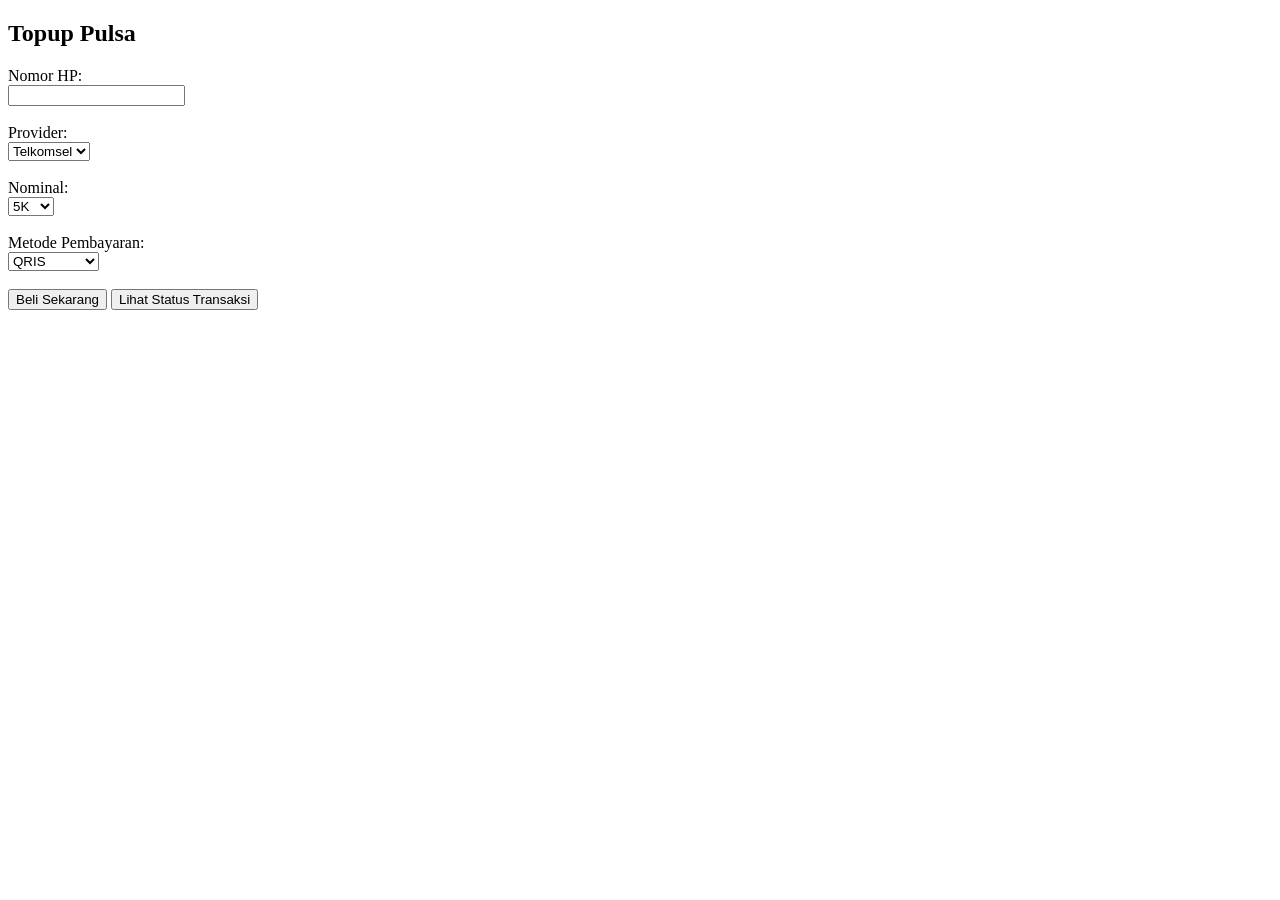
==== web/index.html @ 2fd0054b "Change 'Indomaret' option value to uppercase" ====
<!DOCTYPE html>
<html>
<head>
  <title>McD Topup</title>
</head>
<body>

  <h2>Topup Pulsa</h2>

  <label>Nomor HP:</label><br>
  <input type="text" id="phone"><br><br>

  <label>Provider:</label><br>
  <select id="provider">
    <option value="telkomsel">Telkomsel</option>
    <option value="xl">XL</option>
  </select><br><br>

  <label>Nominal:</label><br>
  <select id="nominal">
  <option value="5k">5K</option>
  <option value="10k">10K</option>
  <option value="20k">20K</option>
</select>
<br><br>

  <label>Metode Pembayaran:</label><br>
<select id="method">
  <option value="QRIS">QRIS</option>
  <option value="DANA">DANA</option>
  <option value="OVO">OVO</option>
  <option value="ShopeePay">ShopeePay</option>
  <option value="INDOMARET">Indomaret</option>
</select><br><br>

  <button onclick="buatOrder()">Beli Sekarang</button>
  <button onclick="bukaStatusLagi()">Lihat Status Transaksi</button>


  <div id="popup" style="
  display:none;
  position:fixed;
  top:20%;
  left:50%;
  transform:translate(-50%, -20%);
  background:white;
  padding:20px;
  border:1px solid black;
  z-index:999;
">
  <h3>Status Transaksi</h3>
  <p id="popupStatus">Menunggu...</p>
  <p id="popupLink"></p>
  <button onclick="tutupPopup()">Tutup</button>
</div>

<script>
  let currentOrderId = null;

window.onload = function() {
  const last = localStorage.getItem("last_order_id");
  if (last) {
    currentOrderId = last;

    // langsung ambil status terakhir
    fetch("https://mcd-topup-bot-production.up.railway.app/topup/" + currentOrderId)
      .then(res => res.json())
      .then(data => {
        document.getElementById("popupStatus").innerText =
          "Status: " + data.status;

        document.getElementById("popupLink").innerHTML =
          "<a href='" + data.invoice_url + "' target='_blank'>Klik di sini untuk bayar</a>";
      });
  }
};



async function buatOrder() {
  const phone = document.getElementById("phone").value;
  const provider = document.getElementById("provider").value;
  const nominal = document.getElementById("nominal").value;
  const method = document.getElementById("method").value;

  const response = await fetch("https://NAMA-PROJECT.up.railway.app/topup", {
    method: "POST",
    headers: {
      "Content-Type": "application/json"
    },
    body: JSON.stringify({
      phone: phone,
      provider: provider,
      nominal: nominal,
      method: method
    })
  });

  const data = await response.json();

  currentOrderId = data.id;

  document.getElementById("popup").style.display = "block";
  document.getElementById("popupStatus").innerText = "Status: pending";
  document.getElementById("popupLink").innerHTML =
    "<a href='" + data.invoice_url + "' target='_blank'>Klik untuk bayar</a>";

  cekStatus();
}

async function cekStatus() {
  if (!currentOrderId) return;

  const response = await fetch("https://mcd-topup-bot-production.up.railway.app/topup/" + currentOrderId);
  const data = await response.json();

  document.getElementById("popupStatus").innerText =
    "Status: " + data.status;

  if (data.status.toLowerCase() !== "paid") {
    setTimeout(cekStatus, 5000);
  }
}

function tutupPopup() {
  document.getElementById("popup").style.display = "none";
}

function bukaStatusLagi() {
  if (!currentOrderId) {
    alert("Belum ada transaksi.");
    return;
  }
  document.getElementById("popup").style.display = "block";
    }
</script>


</body>
</html>
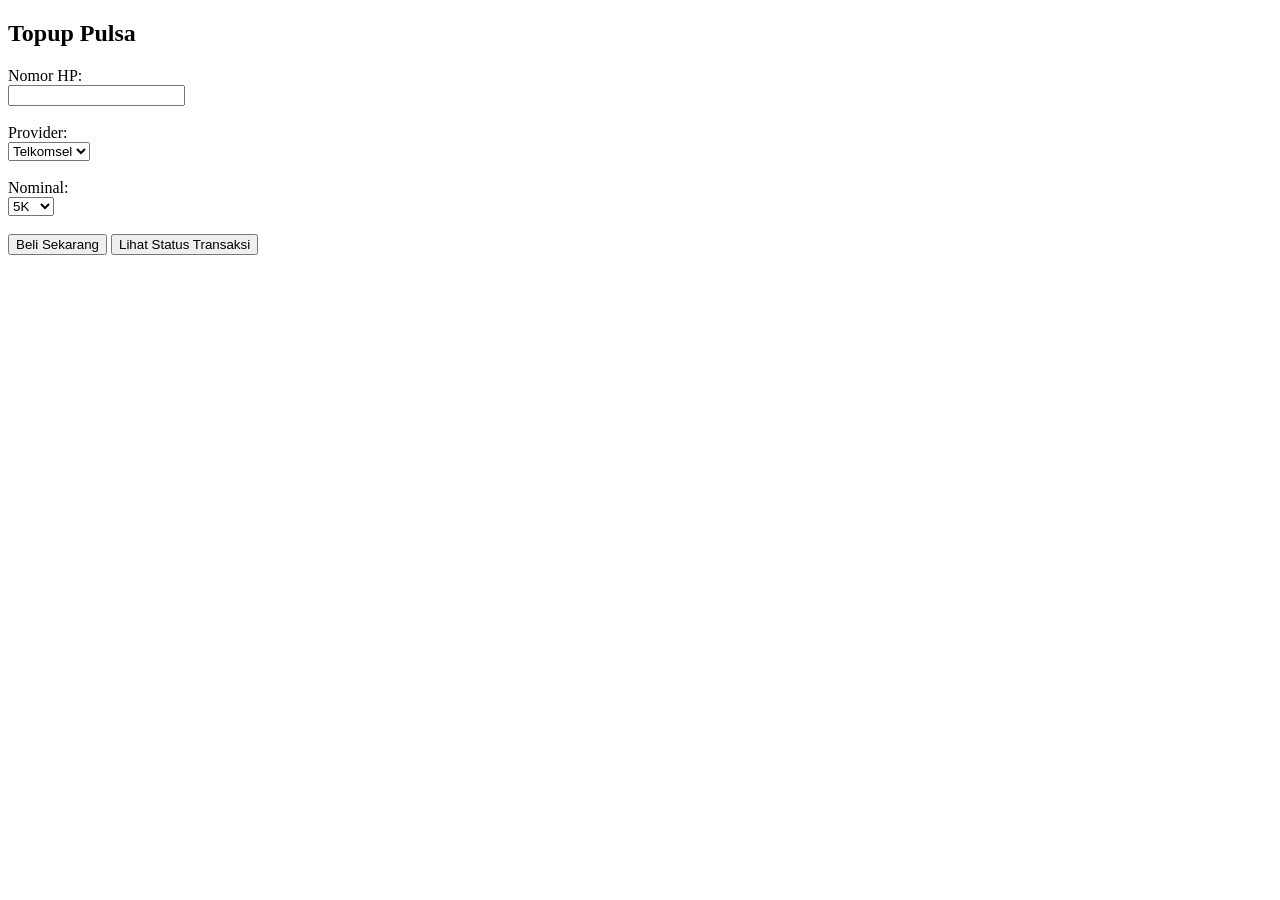
==== commit e887b592: "update metode pembayaran + web" ====
--- a/web/index.html
+++ b/web/index.html
@@ -24,15 +24,6 @@
 </select>
 <br><br>
 
-  <label>Metode Pembayaran:</label><br>
-<select id="method">
-  <option value="QRIS">QRIS</option>
-  <option value="DANA">DANA</option>
-  <option value="OVO">OVO</option>
-  <option value="ShopeePay">ShopeePay</option>
-  <option value="INDOMARET">Indomaret</option>
-</select><br><br>
-
   <button onclick="buatOrder()">Beli Sekarang</button>
   <button onclick="bukaStatusLagi()">Lihat Status Transaksi</button>
 
@@ -55,35 +46,25 @@
 </div>
 
 <script>
-  let currentOrderId = null;
+let currentOrderId = null;
 
+// saat halaman dibuka
 window.onload = function() {
   const last = localStorage.getItem("last_order_id");
+
   if (last) {
     currentOrderId = last;
-
-    // langsung ambil status terakhir
-    fetch("https://mcd-topup-bot-production.up.railway.app/topup/" + currentOrderId)
-      .then(res => res.json())
-      .then(data => {
-        document.getElementById("popupStatus").innerText =
-          "Status: " + data.status;
-
-        document.getElementById("popupLink").innerHTML =
-          "<a href='" + data.invoice_url + "' target='_blank'>Klik di sini untuk bayar</a>";
-      });
+    document.getElementById("popup").style.display = "block";
+    ambilStatus();
   }
 };
-
-
 
 async function buatOrder() {
   const phone = document.getElementById("phone").value;
   const provider = document.getElementById("provider").value;
   const nominal = document.getElementById("nominal").value;
-  const method = document.getElementById("method").value;
 
-  const response = await fetch("https://NAMA-PROJECT.up.railway.app/topup", {
+  const response = await fetch("/topup", {
     method: "POST",
     headers: {
       "Content-Type": "application/json"
@@ -92,33 +73,37 @@
       phone: phone,
       provider: provider,
       nominal: nominal,
-      method: method
+      method: "QRIS"
     })
   });
 
   const data = await response.json();
 
   currentOrderId = data.id;
+  localStorage.setItem("last_order_id", data.id);
 
   document.getElementById("popup").style.display = "block";
   document.getElementById("popupStatus").innerText = "Status: pending";
   document.getElementById("popupLink").innerHTML =
-    "<a href='" + data.invoice_url + "' target='_blank'>Klik untuk bayar</a>";
+    "<a href='" + data.invoice_url + "' target='_blank'>Klik di sini untuk bayar</a>";
 
-  cekStatus();
+  ambilStatus();
 }
 
-async function cekStatus() {
+async function ambilStatus() {
   if (!currentOrderId) return;
 
-  const response = await fetch("https://mcd-topup-bot-production.up.railway.app/topup/" + currentOrderId);
+  const response = await fetch("/topup/" + currentOrderId);
   const data = await response.json();
 
   document.getElementById("popupStatus").innerText =
     "Status: " + data.status;
 
+  document.getElementById("popupLink").innerHTML =
+    "<a href='" + data.invoice_url + "' target='_blank'>Klik di sini untuk bayar</a>";
+
   if (data.status.toLowerCase() !== "paid") {
-    setTimeout(cekStatus, 5000);
+    setTimeout(ambilStatus, 5000);
   }
 }
 
@@ -127,12 +112,15 @@
 }
 
 function bukaStatusLagi() {
-  if (!currentOrderId) {
+  const last = localStorage.getItem("last_order_id");
+  if (!last) {
     alert("Belum ada transaksi.");
     return;
   }
+  currentOrderId = last;
   document.getElementById("popup").style.display = "block";
-    }
+  ambilStatus();
+}
 </script>
 
 
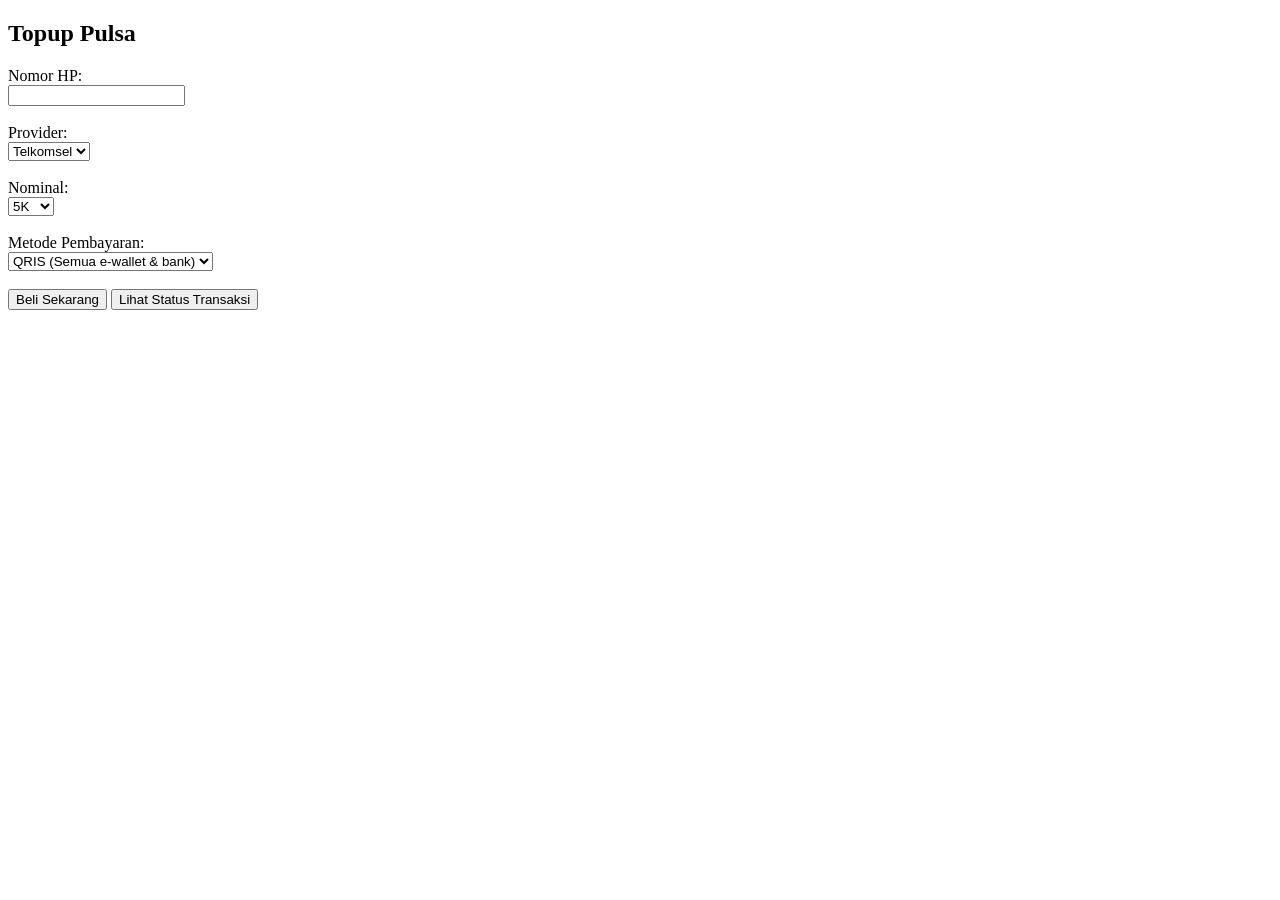
==== commit be517b89: "update backend : tripay callback, digiflazz, admin dashboard basic" ====
--- a/web/index.html
+++ b/web/index.html
@@ -24,7 +24,17 @@
 </select>
 <br><br>
 
-  <button onclick="buatOrder()">Beli Sekarang</button>
+  <label>Metode Pembayaran:</label><br>
+  <select id="method">
+    <option value="QRIS">QRIS (Semua e-wallet & bank)</option>
+    <option value="DANA">DANA</option>
+    <option value="OVO">OVO</option>
+    <option value="ShopeePay">ShopeePay</option>
+  </select><br><br>
+
+
+  <button id="btnBeli" onclick="buatOrder()">Beli Sekarang</button>
+
   <button onclick="bukaStatusLagi()">Lihat Status Transaksi</button>
 
 
@@ -46,24 +56,43 @@
 </div>
 
 <script>
-let currentOrderId = null;
+  let currentOrderId = null;
+  let currentMethod = null;
 
-// saat halaman dibuka
+  // saat halaman dibuka
 window.onload = function() {
   const last = localStorage.getItem("last_order_id");
+  const lastMethod = localStorage.getItem("last_method");
 
   if (last) {
     currentOrderId = last;
+    currentMethod = lastMethod;
     document.getElementById("popup").style.display = "block";
     ambilStatus();
   }
 };
 
+  
+
+
 async function buatOrder() {
+  const btn = document.getElementById("btnBeli");
+  btn.disabled = true;
+  btn.innerText = "Memproses...";
+
   const phone = document.getElementById("phone").value;
   const provider = document.getElementById("provider").value;
   const nominal = document.getElementById("nominal").value;
+  const method = document.getElementById("method").value;
+  
+  if (!phone) {
+    alert("Nomor tujuan belum diisi");
+    btn.disabled = false;
+    btn.innerText = "Beli Sekarang";
+    return;
+  }
 
+  try {
   const response = await fetch("/topup", {
     method: "POST",
     headers: {
@@ -73,21 +102,31 @@
       phone: phone,
       provider: provider,
       nominal: nominal,
-      method: "QRIS"
+      method: method
     })
   });
 
   const data = await response.json();
-
+  
   currentOrderId = data.id;
+  currentMethod = method;
   localStorage.setItem("last_order_id", data.id);
+  localStorage.setItem("last_method", method);
 
   document.getElementById("popup").style.display = "block";
   document.getElementById("popupStatus").innerText = "Status: pending";
   document.getElementById("popupLink").innerHTML =
-    "<a href='" + data.invoice_url + "' target='_blank'>Klik di sini untuk bayar</a>";
+  "Metode: " + currentMethod + "<br><a href='" + data.invoice_url + "' target='_blank'>Klik untuk bayar</a>";
+
 
   ambilStatus();
+} catch (err) {
+    
+  alert("Terjadi kesalahan saat membuat transaksi.");
+
+}
+  btn.disabled = false;
+  btn.innerText = "Beli Sekarang";
 }
 
 async function ambilStatus() {
@@ -100,7 +139,7 @@
     "Status: " + data.status;
 
   document.getElementById("popupLink").innerHTML =
-    "<a href='" + data.invoice_url + "' target='_blank'>Klik di sini untuk bayar</a>";
+    "Metode: " + currentMethod + "<br><a href='" + data.invoice_url + "' target='_blank'>Klik di sini untuk bayar</a>";
 
   if (data.status.toLowerCase() !== "paid") {
     setTimeout(ambilStatus, 5000);
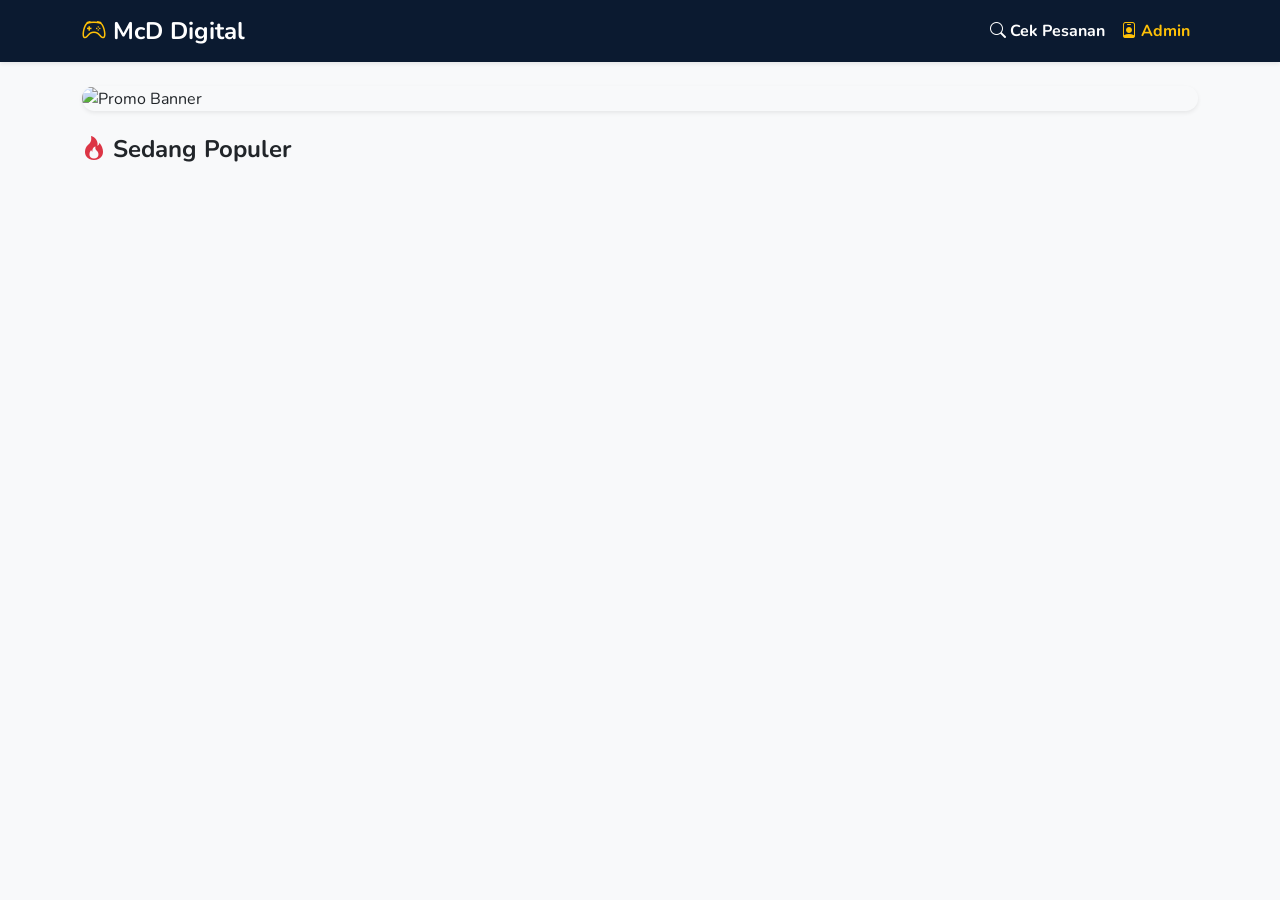
==== commit 5c3a5a5d: "Engine 2.0" ====
--- a/web/index.html
+++ b/web/index.html
@@ -1,167 +1,206 @@
 <!DOCTYPE html>
-<html>
+<html lang="id">
 <head>
-  <title>McD Topup</title>
+    <meta charset="UTF-8">
+    <meta name="viewport" content="width=device-width, initial-scale=1.0">
+    <title>McD Digital - Topup Game Terpercaya</title>
+    <link rel="stylesheet" href="https://cdn.jsdelivr.net/npm/bootstrap@5.3.2/dist/css/bootstrap.min.css">
+    <link rel="stylesheet" href="https://cdn.jsdelivr.net/npm/bootstrap-icons@1.11.1/font/bootstrap-icons.css">
+    <link href="https://fonts.googleapis.com/css2?family=Nunito:wght@400;600;700;800&display=swap" rel="stylesheet">
+    <link rel="stylesheet" href="/web/css/main.css?v=4">
 </head>
-<body>
-
-  <h2>Topup Pulsa</h2>
-
-  <label>Nomor HP:</label><br>
-  <input type="text" id="phone"><br><br>
-
-  <label>Provider:</label><br>
-  <select id="provider">
-    <option value="telkomsel">Telkomsel</option>
-    <option value="xl">XL</option>
-  </select><br><br>
-
-  <label>Nominal:</label><br>
-  <select id="nominal">
-  <option value="5k">5K</option>
-  <option value="10k">10K</option>
-  <option value="20k">20K</option>
-</select>
-<br><br>
-
-  <label>Metode Pembayaran:</label><br>
-  <select id="method">
-    <option value="QRIS">QRIS (Semua e-wallet & bank)</option>
-    <option value="DANA">DANA</option>
-    <option value="OVO">OVO</option>
-    <option value="ShopeePay">ShopeePay</option>
-  </select><br><br>
-
-
-  <button id="btnBeli" onclick="buatOrder()">Beli Sekarang</button>
-
-  <button onclick="bukaStatusLagi()">Lihat Status Transaksi</button>
-
-
-  <div id="popup" style="
-  display:none;
-  position:fixed;
-  top:20%;
-  left:50%;
-  transform:translate(-50%, -20%);
-  background:white;
-  padding:20px;
-  border:1px solid black;
-  z-index:999;
-">
-  <h3>Status Transaksi</h3>
-  <p id="popupStatus">Menunggu...</p>
-  <p id="popupLink"></p>
-  <button onclick="tutupPopup()">Tutup</button>
-</div>
-
-<script>
-  let currentOrderId = null;
-  let currentMethod = null;
-
-  // saat halaman dibuka
-window.onload = function() {
-  const last = localStorage.getItem("last_order_id");
-  const lastMethod = localStorage.getItem("last_method");
-
-  if (last) {
-    currentOrderId = last;
-    currentMethod = lastMethod;
-    document.getElementById("popup").style.display = "block";
-    ambilStatus();
-  }
-};
-
-  
-
-
-async function buatOrder() {
-  const btn = document.getElementById("btnBeli");
-  btn.disabled = true;
-  btn.innerText = "Memproses...";
-
-  const phone = document.getElementById("phone").value;
-  const provider = document.getElementById("provider").value;
-  const nominal = document.getElementById("nominal").value;
-  const method = document.getElementById("method").value;
-  
-  if (!phone) {
-    alert("Nomor tujuan belum diisi");
-    btn.disabled = false;
-    btn.innerText = "Beli Sekarang";
-    return;
-  }
-
-  try {
-  const response = await fetch("/topup", {
-    method: "POST",
-    headers: {
-      "Content-Type": "application/json"
-    },
-    body: JSON.stringify({
-      phone: phone,
-      provider: provider,
-      nominal: nominal,
-      method: method
-    })
-  });
-
-  const data = await response.json();
-  
-  currentOrderId = data.id;
-  currentMethod = method;
-  localStorage.setItem("last_order_id", data.id);
-  localStorage.setItem("last_method", method);
-
-  document.getElementById("popup").style.display = "block";
-  document.getElementById("popupStatus").innerText = "Status: pending";
-  document.getElementById("popupLink").innerHTML =
-  "Metode: " + currentMethod + "<br><a href='" + data.invoice_url + "' target='_blank'>Klik untuk bayar</a>";
-
-
-  ambilStatus();
-} catch (err) {
+<body class="bg-light">
+
+<nav class="navbar navbar-expand-lg navbar-dark topbar-custom sticky-top shadow-sm">
+    <div class="container">
+        <a class="navbar-brand fw-bold fs-4" href="#" onclick="showHome()"><i class="bi bi-controller text-warning"></i> McD Digital</a>
+        
+        <button class="navbar-toggler" type="button" data-bs-toggle="collapse" data-bs-target="#navbarNav">
+            <span class="navbar-toggler-icon"></span>
+        </button>
+
+        <div class="collapse navbar-collapse" id="navbarNav">
+            <ul class="navbar-nav ms-auto">
+                <li class="nav-item">
+                    <a class="nav-link text-white fw-bold" href="#" data-bs-toggle="modal" data-bs-target="#modalCekPesanan" data-bs-dismiss="collapse">
+                        <i class="bi bi-search"></i> Cek Pesanan
+                    </a>
+                </li>
+                <li class="nav-item">
+                    <a class="nav-link text-warning fw-bold" href="/admin">
+                        <i class="bi bi-person-badge"></i> Admin
+                    </a>
+                </li>
+            </ul>
+        </div>
+    </div>
+</nav>
+
+<div id="home-view" class="container mt-4 mb-5">
+    <div class="banner-wrapper mb-4 rounded-4 overflow-hidden shadow-sm">
+        <img src="https://images.unsplash.com/photo-1542751371-adc38448a05e?ixlib=rb-4.0.3&auto=format&fit=crop&w=1200&q=80" alt="Promo Banner" class="img-fluid w-100" style="height: 250px; object-fit: cover;">
+    </div>
+    <h4 class="fw-bold mb-3"><i class="bi bi-fire text-danger"></i> Sedang Populer</h4>
+    <div class="row g-3" id="game-list"></div>
+</div>
+
+<div id="order-view" class="container mt-4 mb-5" style="display: none;">
+    <button class="btn btn-outline-secondary mb-3 rounded-pill px-4" onclick="showHome()"><i class="bi bi-arrow-left"></i> Kembali ke Beranda</button>
     
-  alert("Terjadi kesalahan saat membuat transaksi.");
-
-}
-  btn.disabled = false;
-  btn.innerText = "Beli Sekarang";
-}
-
-async function ambilStatus() {
-  if (!currentOrderId) return;
-
-  const response = await fetch("/topup/" + currentOrderId);
-  const data = await response.json();
-
-  document.getElementById("popupStatus").innerText =
-    "Status: " + data.status;
-
-  document.getElementById("popupLink").innerHTML =
-    "Metode: " + currentMethod + "<br><a href='" + data.invoice_url + "' target='_blank'>Klik di sini untuk bayar</a>";
-
-  if (data.status.toLowerCase() !== "paid") {
-    setTimeout(ambilStatus, 5000);
-  }
-}
-
-function tutupPopup() {
-  document.getElementById("popup").style.display = "none";
-}
-
-function bukaStatusLagi() {
-  const last = localStorage.getItem("last_order_id");
-  if (!last) {
-    alert("Belum ada transaksi.");
-    return;
-  }
-  currentOrderId = last;
-  document.getElementById("popup").style.display = "block";
-  ambilStatus();
-}
-</script>
-
-
+    <div class="row">
+        <div class="col-lg-4 mb-4">
+            <div class="card border-0 shadow-sm rounded-4 text-center p-4 sticky-top" style="top: 80px;">
+                <img id="game-image" src="" class="rounded-3 mx-auto mb-3" style="width: 120px; height: 120px; object-fit: cover;">
+                <h4 id="game-title" class="fw-bold text-uppercase mb-1">Nama Game</h4>
+                <p class="text-muted small">Proses Otomatis 1 Detik.</p>
+            </div>
+        </div>
+
+        <div class="col-lg-8">
+            <div class="card step-card border-0 shadow-sm mb-4">
+                <div class="card-header bg-white border-0 pt-4 pb-2">
+                    <h5 class="fw-bold d-flex align-items-center"><div class="step-number me-3">1</div> Masukkan Data Akun</h5>
+                </div>
+                <div class="card-body px-4 pb-4">
+                    <div id="dynamic-input-container" class="row g-2"></div>
+                    
+                    <div class="mt-3">
+                        <label class="small fw-bold text-muted">Nomor WhatsApp (Untuk Notifikasi)</label>
+                        <input type="number" id="wa_pembeli" class="form-control bg-light" placeholder="Contoh: 08123456789">
+                    </div>
+                    
+                    <div id="nickname-box" class="alert alert-success mt-3 py-2 border-0" style="display: none; background-color: #d1e7dd;">
+                        <i class="bi bi-person-check-fill me-2"></i> Nickname: <strong id="player-nickname" class="text-success fs-5">Mencari...</strong>
+                    </div>
+                </div>
+            </div>
+
+            <div class="card step-card border-0 shadow-sm mb-4">
+                <div class="card-header bg-white border-0 pt-4 pb-2">
+                    <h5 class="fw-bold d-flex align-items-center"><div class="step-number me-3">2</div> Pilih Nominal Topup</h5>
+                </div>
+                <div class="card-body px-4 pb-4"><div id="nominal-grid" class="row g-3"></div></div>
+            </div>
+
+            <div class="card step-card border-0 shadow-sm mb-4">
+                <div class="card-header bg-white border-0 pt-4 pb-2">
+                    <h5 class="fw-bold d-flex align-items-center"><div class="step-number me-3">3</div> Pilih Pembayaran</h5>
+                </div>
+                <div class="card-body px-4 pb-4">
+                    <div class="row g-3" id="payment-grid">
+                        <div class="col-md-6"><div class="payment-card active" onclick="selectPayment('QRIS', this)"><img src="https://upload.wikimedia.org/wikipedia/commons/a/a2/Logo_QRIS.svg" height="25"></div></div>
+                        <div class="col-md-6"><div class="payment-card" onclick="selectPayment('OVO', this)"><img src="https://upload.wikimedia.org/wikipedia/commons/e/e1/OVO_logo.svg" height="20"></div></div>
+                        <div class="col-md-6"><div class="payment-card" onclick="selectPayment('DANA', this)"><img src="https://upload.wikimedia.org/wikipedia/commons/7/72/Logo_dana_blue.svg" height="20"></div></div>
+                    </div>
+                    <input type="hidden" id="method" value="QRIS">
+                </div>
+            </div>
+
+            <button onclick="validasiSebelumBeli()" class="btn btn-primary btn-lg w-100 rounded-pill py-3 fw-bold shadow-lg fs-5 mb-5">
+                LANJUTKAN PEMBAYARAN <i class="bi bi-chevron-right ms-2"></i>
+            </button>
+        </div>
+    </div>
+</div>
+
+<div class="modal fade" id="confirmModal" tabindex="-1">
+    <div class="modal-dialog modal-dialog-centered">
+        <div class="modal-content border-0 rounded-4 shadow-lg">
+            <div class="modal-header bg-primary text-white border-0 rounded-top-4">
+                <h5 class="modal-title fw-bold"><i class="bi bi-cart-check"></i> Konfirmasi Pesanan</h5>
+                <button type="button" class="btn-close btn-close-white" data-bs-dismiss="modal"></button>
+            </div>
+            <div class="modal-body p-4">
+                <p class="text-muted mb-4 text-center">Pastikan data akun dan pesanan Anda sudah benar.</p>
+                <div class="card bg-light border-0 p-3 mb-3">
+                    <div class="d-flex justify-content-between mb-2">
+                        <span class="text-muted">Nama Game:</span><strong id="conf-game"></strong>
+                    </div>
+                    <div class="d-flex justify-content-between mb-2">
+                        <span class="text-muted">Target ID:</span><strong id="conf-id"></strong>
+                    </div>
+                    <div class="d-flex justify-content-between mb-2">
+                        <span class="text-muted">Nickname:</span><strong id="conf-nick" class="text-success"></strong>
+                    </div>
+                    <div class="d-flex justify-content-between mb-2">
+                        <span class="text-muted">Item Topup:</span><strong id="conf-item"></strong>
+                    </div>
+                    <div class="d-flex justify-content-between mb-2">
+                        <span class="text-muted">Pembayaran:</span><strong id="conf-method"></strong>
+                    </div>
+                    <hr>
+                    <div class="d-flex justify-content-between">
+                        <span class="fw-bold fs-5">Total Bayar:</span><strong id="conf-price" class="text-primary fs-5"></strong>
+                    </div>
+                </div>
+                <button onclick="eksekusiBeli()" id="btnEksekusi" class="btn btn-success w-100 py-3 rounded-pill fw-bold fs-5">
+                    BAYAR SEKARANG
+                </button>
+            </div>
+        </div>
+    </div>
+</div>
+
+<div class="modal fade" id="statusModal" data-bs-backdrop="static" tabindex="-1">
+    <div class="modal-dialog modal-dialog-centered">
+        <div class="modal-content border-0 shadow-lg rounded-4">
+            <div class="modal-body text-center p-4">
+                <div id="status-icon" class="mb-3"></div>
+                <h4 id="status-text" class="fw-bold">Menunggu Pembayaran</h4>
+                
+                <div id="qris-container" class="my-3 p-3 bg-white rounded-3 shadow-sm" style="display:none;">
+                    <p class="small text-muted mb-2">Scan kode QR di bawah ini:</p>
+                    <img id="qris-image" src="" class="img-fluid rounded" style="max-width: 250px;">
+                    <div class="mt-2 fw-bold text-primary" id="qris-timer"></div>
+                </div>
+
+                <p id="status-desc" class="text-muted small"></p>
+                <div id="status-action" class="mt-3"></div>
+                
+                <button class="btn btn-light mt-4 rounded-pill px-4" data-bs-dismiss="modal">Tutup</button>
+            </div>
+        </div>
+    </div>
+</div>
+
+<div class="modal fade" id="modalCekPesanan" tabindex="-1">
+    <div class="modal-dialog modal-dialog-centered">
+        <div class="modal-content bg-dark text-white">
+            <div class="modal-header border-secondary">
+                <h5 class="modal-title fw-bold"><i class="bi bi-search text-warning"></i> Lacak Pesanan</h5>
+                <button type="button" class="btn-close btn-close-white" data-bs-dismiss="modal"></button>
+            </div>
+            <div class="modal-body">
+                <p class="small text-muted mb-3">Masukkan Nomor HP atau Order ID untuk mengecek status pesanan kamu.</p>
+                <div class="input-group mb-3">
+                    <input type="text" id="input_cek_pesanan" class="form-control" placeholder="Contoh: 08123456789 atau ID-XXX">
+                    <button class="btn btn-warning fw-bold" onclick="cekStatusPesanan()">Cari</button>
+                </div>
+                
+                <div id="hasil_cek_pesanan" class="d-none mt-3 p-3 rounded bg-secondary text-light">
+                    <div class="d-flex justify-content-between mb-2">
+                        <span class="text-muted">Item Topup:</span><strong id="conf-item"></strong>
+                    </div>
+                    <div class="d-flex justify-content-between mb-2">
+                        <span class="text-muted">Pembayaran:</span><strong id="conf-method"></strong>
+                    </div>
+                    <div class="d-flex justify-content-between mb-2">
+                        <span class="text-muted">Harga Produk:</span><strong id="conf-base-price"></strong>
+                    </div>
+                    <div class="d-flex justify-content-between mb-2 border-bottom border-secondary pb-2">
+                        <span class="text-muted">Biaya Admin:</span><strong id="conf-fee" class="text-danger"></strong>
+                    </div>
+                    <div class="d-flex justify-content-between mt-2">
+                        <span class="fw-bold fs-5">Total Bayar:</span><strong id="conf-price" class="text-primary fs-5"></strong>
+                    </div>
+                    </div>
+            </div>
+        </div>
+    </div>
+</div>
+
+<script src="https://cdn.jsdelivr.net/npm/bootstrap@5.3.2/dist/js/bootstrap.bundle.min.js"></script>
+<script src="https://cdn.jsdelivr.net/npm/sweetalert2@11"></script>
+<script src="/web/js/topup.js?v=2"></script>
 </body>
-</html>
+</html>
--- a/web/css/main.css
+++ b/web/css/main.css
@@ -0,0 +1,38 @@
+body { font-family: 'Nunito', sans-serif; }
+
+.topbar-custom { background-color: #0b1a30; }
+
+/* KARTU GAME DI HOME */
+.game-card {
+    background: white; border-radius: 16px; overflow: hidden;
+    text-align: center; cursor: pointer; transition: 0.3s;
+    box-shadow: 0 4px 10px rgba(0,0,0,0.05); border: 2px solid transparent;
+}
+.game-card:hover { transform: translateY(-5px); border-color: #0d6efd; box-shadow: 0 8px 20px rgba(13, 110, 253, 0.2); }
+.game-card img { width: 100%; height: 140px; object-fit: cover; }
+.game-card .game-title { padding: 15px; font-weight: 700; font-size: 0.95rem; text-transform: uppercase; }
+
+/* STEP CARD UNIPIN STYLE */
+.step-card { border-radius: 16px; }
+.step-number {
+    width: 35px; height: 35px; background: #0d6efd; color: white;
+    border-radius: 50%; display: flex; align-items: center; justify-content: center;
+    font-size: 1.2rem; font-weight: 800; box-shadow: 0 4px 8px rgba(13,110,253,0.3);
+}
+
+/* NOMINAL ITEM */
+.nominal-card {
+    border: 2px solid #e9ecef; border-radius: 12px; padding: 15px; text-align: center;
+    cursor: pointer; transition: 0.2s; background: white; height: 100%;
+}
+.nominal-card.active { border-color: #0d6efd; background-color: #f0f6ff; }
+.nominal-card .name { font-size: 0.95rem; font-weight: 800; color: #333; }
+.nominal-card .price { font-size: 0.85rem; color: #0d6efd; font-weight: 700; margin-top: 5px; }
+
+/* PAYMENT CARD */
+.payment-card {
+    border: 2px solid #e9ecef; border-radius: 12px; padding: 15px;
+    text-align: center; cursor: pointer; background: white; transition: 0.2s;
+}
+.payment-card.active { border-color: #198754; background: #f0fdf4; }
+.payment-card img { max-width: 100%; object-fit: contain; }
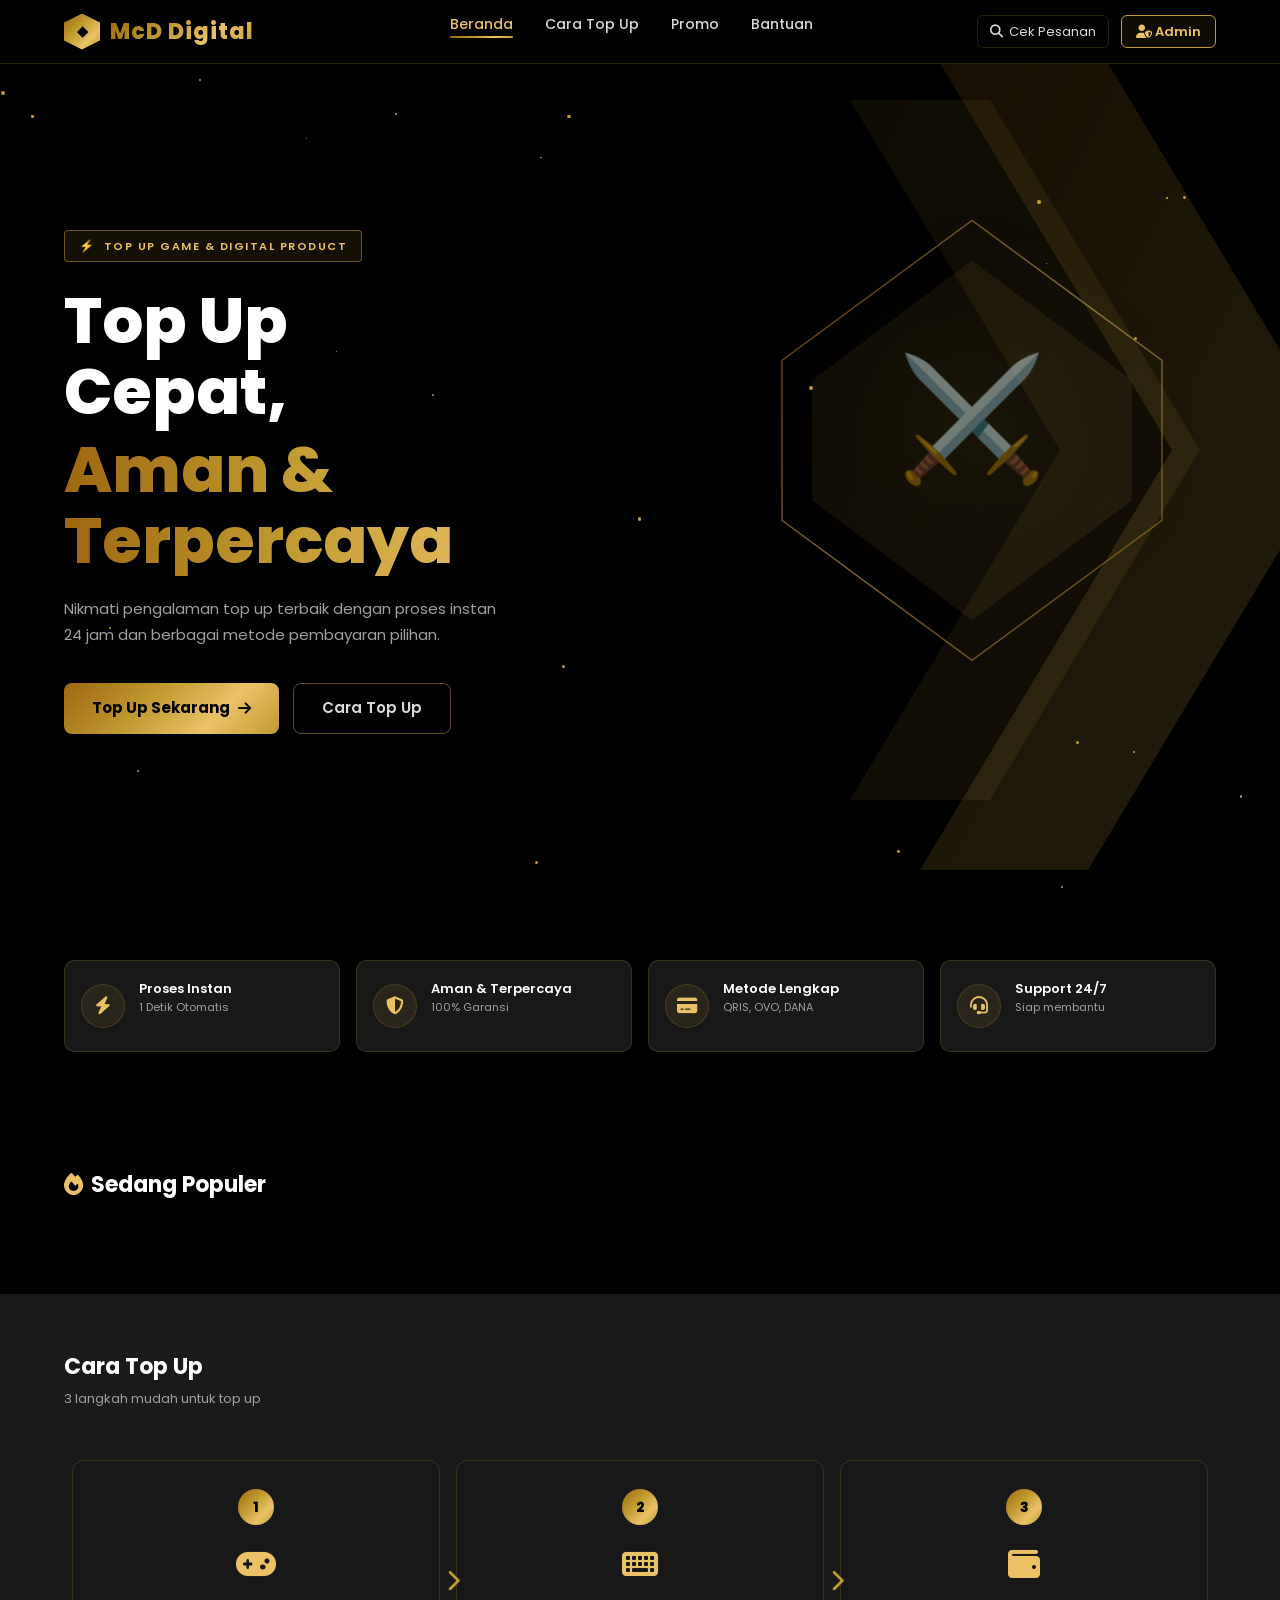
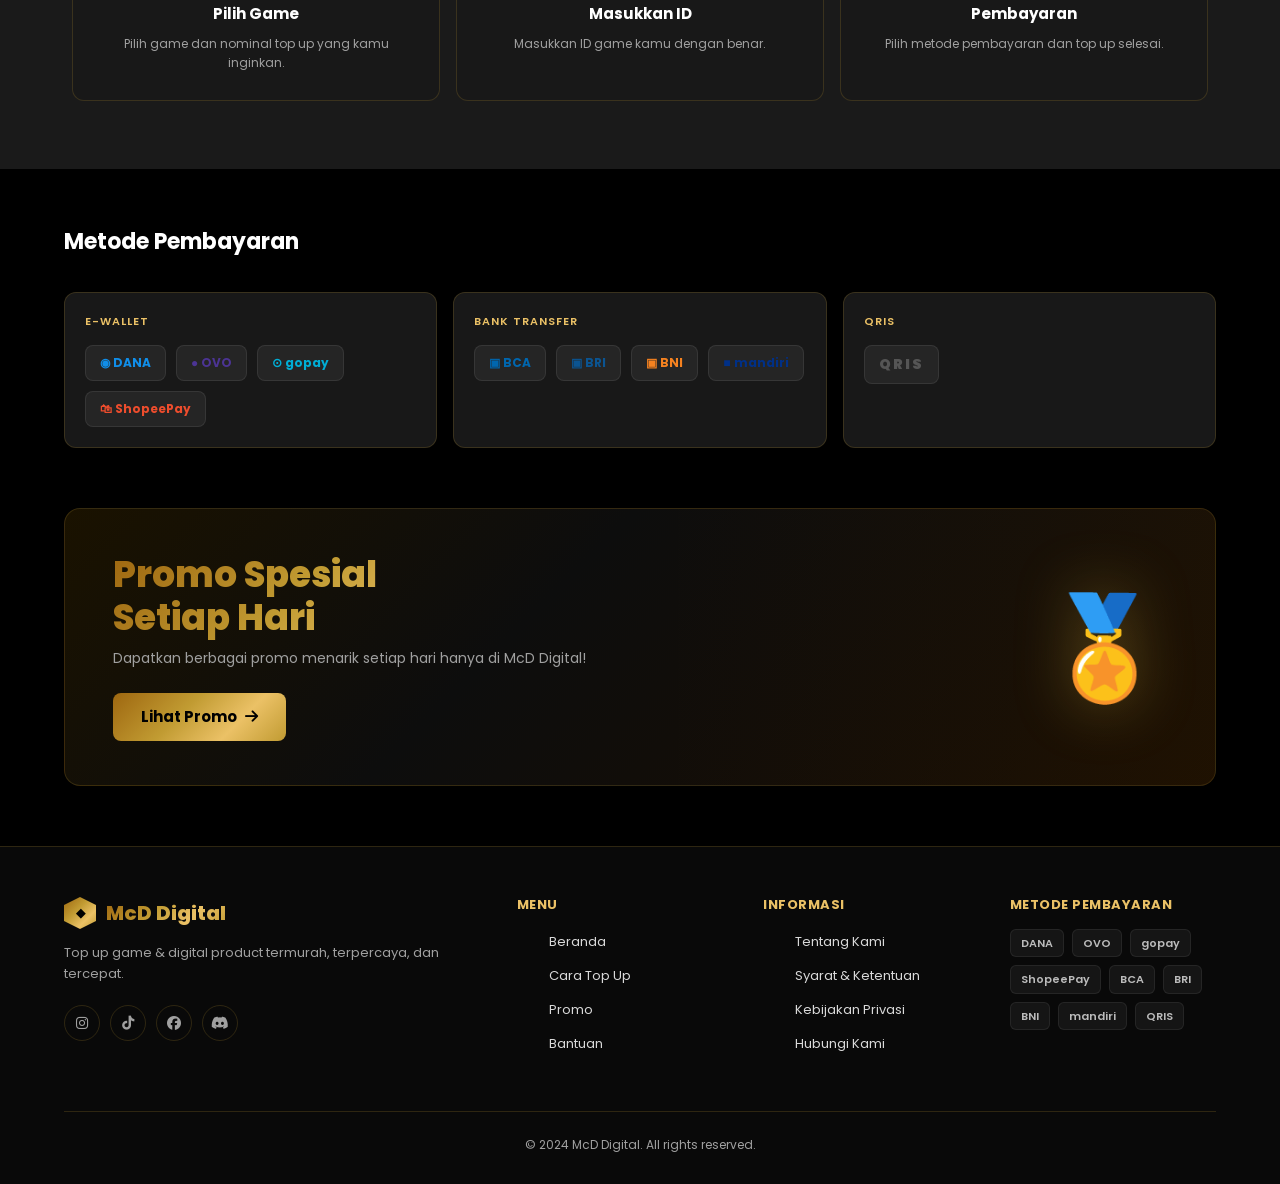
==== commit f22e89c0: "new UI/UX" ====
--- a/web/index.html
+++ b/web/index.html
@@ -1,206 +1,1417 @@
 <!DOCTYPE html>
 <html lang="id">
 <head>
-    <meta charset="UTF-8">
-    <meta name="viewport" content="width=device-width, initial-scale=1.0">
-    <title>McD Digital - Topup Game Terpercaya</title>
-    <link rel="stylesheet" href="https://cdn.jsdelivr.net/npm/bootstrap@5.3.2/dist/css/bootstrap.min.css">
-    <link rel="stylesheet" href="https://cdn.jsdelivr.net/npm/bootstrap-icons@1.11.1/font/bootstrap-icons.css">
-    <link href="https://fonts.googleapis.com/css2?family=Nunito:wght@400;600;700;800&display=swap" rel="stylesheet">
-    <link rel="stylesheet" href="/web/css/main.css?v=4">
+  <meta charset="UTF-8">
+  <meta name="viewport" content="width=device-width, initial-scale=1.0">
+  <title>McD Digital - Topup Game Terpercaya</title>
+  <link href="https://fonts.googleapis.com/css2?family=Poppins:wght@300;400;500;600;700;800;900&display=swap" rel="stylesheet">
+  <link rel="stylesheet" href="https://cdnjs.cloudflare.com/ajax/libs/font-awesome/6.5.0/css/all.min.css">
+  <!-- Bootstrap untuk SweetAlert2 & Bootstrap JS (dipakai di backend topup.js) -->
+  <link rel="stylesheet" href="https://cdn.jsdelivr.net/npm/bootstrap@5.3.2/dist/css/bootstrap.min.css">
+  <link rel="stylesheet" href="https://cdn.jsdelivr.net/npm/bootstrap-icons@1.11.1/font/bootstrap-icons.css">
+  <style>
+  /* ===== RESET & BASE ===== */
+  *, *::before, *::after { margin: 0; padding: 0; box-sizing: border-box; }
+
+  :root {
+    --gold: #C19B32;
+    --gold-light: #EBC166;
+    --gold-dark: #9E6710;
+    --black: #000000;
+    --charcoal: #121212;
+    --section-alt: #1A1A1A;
+    --body-text: #D9D9D9;
+    --muted: #A0A0A0;
+    --success: #3CB371;
+    --warning: #F4B942;
+    --error: #D9534F;
+    --info: #4A90E2;
+    --border: rgba(193,155,50,0.2);
+    --border-hover: rgba(193,155,50,0.5);
+    --gradient: linear-gradient(135deg, #9E6710 0%, #C19B32 40%, #EBC166 70%, #C19B32 100%);
+    --card-bg: #181818;
+  }
+
+  html { scroll-behavior: smooth; }
+  body {
+    font-family: 'Poppins', sans-serif;
+    background: var(--black);
+    color: var(--body-text);
+    min-height: 100vh;
+    overflow-x: hidden;
+  }
+
+  /* ===== SCROLLBAR ===== */
+  ::-webkit-scrollbar { width: 6px; }
+  ::-webkit-scrollbar-track { background: var(--charcoal); }
+  ::-webkit-scrollbar-thumb { background: var(--gold); border-radius: 3px; }
+
+  /* ===== PAGES ===== */
+  .page { display: none; }
+  .page.active { display: block; }
+
+  /* ===== NAVBAR ===== */
+  .navbar {
+    position: fixed; top: 0; left: 0; right: 0; z-index: 1000;
+    background: rgba(0,0,0,0.95);
+    backdrop-filter: blur(10px);
+    border-bottom: 1px solid var(--border);
+    padding: 0 5%;
+    display: flex; align-items: center; justify-content: space-between;
+    height: 64px;
+    transition: all 0.3s;
+  }
+  .navbar.scrolled { background: rgba(0,0,0,0.98); box-shadow: 0 2px 20px rgba(193,155,50,0.1); }
+
+  .nav-logo {
+    display: flex; align-items: center; gap: 10px;
+    text-decoration: none; cursor: pointer;
+  }
+  .nav-logo .logo-icon {
+    width: 36px; height: 36px;
+    background: var(--gradient);
+    clip-path: polygon(50% 0%, 100% 25%, 100% 75%, 50% 100%, 0% 75%, 0% 25%);
+    display: flex; align-items: center; justify-content: center;
+    position: relative; flex-shrink: 0;
+  }
+  .nav-logo .logo-icon::before {
+    content: '◆'; color: var(--black); font-size: 14px; font-weight: 900;
+  }
+  .nav-logo span {
+    font-size: 22px; font-weight: 800;
+    background: var(--gradient);
+    -webkit-background-clip: text;
+    -webkit-text-fill-color: transparent;
+    background-clip: text;
+    letter-spacing: 1px;
+  }
+
+  .nav-links {
+    display: flex; align-items: center; gap: 32px; list-style: none;
+  }
+  .nav-links a {
+    color: var(--body-text); text-decoration: none;
+    font-size: 14px; font-weight: 500;
+    transition: color 0.2s; position: relative; cursor: pointer;
+  }
+  .nav-links a:hover, .nav-links a.active { color: var(--gold-light); }
+  .nav-links a.active::after {
+    content: ''; position: absolute; bottom: -4px; left: 0; right: 0;
+    height: 2px; background: var(--gradient); border-radius: 1px;
+  }
+
+  .nav-actions { display: flex; align-items: center; gap: 12px; }
+
+  .btn-outline-gold {
+    padding: 8px 20px; border: 1.5px solid var(--gold);
+    background: transparent; color: var(--gold-light);
+    border-radius: 6px; font-size: 14px; font-weight: 600;
+    cursor: pointer; transition: all 0.2s; font-family: 'Poppins', sans-serif;
+  }
+  .btn-outline-gold:hover { background: rgba(193,155,50,0.1); }
+
+  .btn-gold {
+    padding: 8px 20px;
+    background: var(--gradient);
+    color: var(--black); border: none; border-radius: 6px;
+    font-size: 14px; font-weight: 700;
+    cursor: pointer; transition: all 0.2s;
+    font-family: 'Poppins', sans-serif;
+  }
+  .btn-gold:hover { opacity: 0.9; transform: translateY(-1px); box-shadow: 0 4px 15px rgba(193,155,50,0.3); }
+
+  /* Nav link cek pesanan */
+  .nav-cek-pesanan {
+    display: flex; align-items: center; gap: 6px;
+    color: var(--body-text); font-size: 13px; cursor: pointer;
+    padding: 6px 12px; border: 1px solid var(--border);
+    border-radius: 6px; transition: all 0.2s;
+    text-decoration: none;
+  }
+  .nav-cek-pesanan:hover { border-color: var(--gold); color: var(--gold-light); }
+
+  /* Link admin */
+  .nav-admin {
+    padding: 6px 14px; border: 1.5px solid var(--gold);
+    background: rgba(193,155,50,0.08); color: var(--gold-light);
+    border-radius: 6px; font-size: 13px; font-weight: 600;
+    text-decoration: none; transition: all 0.2s;
+  }
+  .nav-admin:hover { background: rgba(193,155,50,0.2); color: var(--gold-light); }
+
+  .nav-hamburger {
+    display: none; flex-direction: column; gap: 5px; cursor: pointer; padding: 4px;
+    background: none; border: none;
+  }
+  .nav-hamburger span {
+    display: block; width: 24px; height: 2px;
+    background: var(--gold-light); border-radius: 2px; transition: all 0.3s;
+  }
+
+  /* ===== HERO SECTION ===== */
+  .hero {
+    min-height: 100vh;
+    background: var(--black);
+    position: relative; display: flex; align-items: center;
+    overflow: hidden; padding-top: 64px;
+  }
+
+  .hero-stars { position: absolute; inset: 0; pointer-events: none; overflow: hidden; }
+  .star {
+    position: absolute; background: var(--gold); border-radius: 50%;
+    animation: twinkle var(--dur, 3s) ease-in-out infinite;
+    animation-delay: var(--delay, 0s);
+  }
+  @keyframes twinkle { 0%,100%{opacity:0;transform:scale(0.5)} 50%{opacity:1;transform:scale(1)} }
+
+  .hero-content {
+    position: relative; z-index: 3;
+    padding: 0 5%; max-width: 580px;
+  }
+
+  .hero-badge {
+    display: inline-flex; align-items: center; gap: 8px;
+    background: rgba(193,155,50,0.1);
+    border: 1px solid var(--border-hover);
+    border-radius: 4px; padding: 6px 14px;
+    font-size: 11px; font-weight: 600;
+    color: var(--gold-light);
+    letter-spacing: 1.5px; text-transform: uppercase;
+    margin-bottom: 24px;
+  }
+  .hero-badge::before { content: '⚡'; font-size: 12px; }
+
+  .hero-title {
+    font-size: clamp(36px, 5vw, 64px);
+    font-weight: 800; line-height: 1.1;
+    color: #FFFFFF; margin-bottom: 8px;
+  }
+  .hero-title-accent {
+    font-size: clamp(36px, 5vw, 64px);
+    font-weight: 800; line-height: 1.1;
+    display: block; margin-bottom: 20px;
+  }
+
+  .hero-desc {
+    color: var(--muted); font-size: 15px; line-height: 1.7;
+    margin-bottom: 36px; max-width: 440px;
+  }
+
+  .hero-cta { display: flex; gap: 14px; flex-wrap: wrap; }
+
+  .btn-hero-primary {
+    display: inline-flex; align-items: center; gap: 8px;
+    padding: 13px 28px;
+    background: var(--gradient);
+    color: var(--black); font-weight: 700; font-size: 15px;
+    border: none; border-radius: 8px; cursor: pointer;
+    transition: all 0.25s; font-family: 'Poppins', sans-serif;
+    text-decoration: none;
+  }
+  .btn-hero-primary:hover { opacity: 0.9; transform: translateY(-2px); box-shadow: 0 8px 25px rgba(193,155,50,0.35); }
+
+  .btn-hero-secondary {
+    display: inline-flex; align-items: center; gap: 8px;
+    padding: 13px 28px; background: transparent;
+    color: var(--body-text); font-weight: 600; font-size: 15px;
+    border: 1.5px solid rgba(235,193,102,0.4); border-radius: 8px; cursor: pointer;
+    transition: all 0.25s; font-family: 'Poppins', sans-serif;
+    text-decoration: none;
+  }
+  .btn-hero-secondary:hover { border-color: var(--gold); color: var(--gold-light); }
+
+  /* Hero decoration art */
+  .hero-game-art {
+    position: absolute; right: 3%; top: 50%; transform: translateY(-52%);
+    width: 480px; z-index: 2;
+    filter: drop-shadow(0 0 40px rgba(193,155,50,0.2));
+  }
+
+  /* ===== FEATURES STRIP ===== */
+  .features-strip { padding: 0 5% 60px; }
+  .features-grid {
+    display: grid; grid-template-columns: repeat(4, 1fr); gap: 16px;
+  }
+  .feature-card {
+    background: var(--card-bg); border: 1px solid var(--border);
+    border-radius: 10px; padding: 20px 16px;
+    display: flex; align-items: center; gap: 14px;
+    transition: border-color 0.2s, transform 0.2s;
+  }
+  .feature-card:hover { border-color: var(--gold); transform: translateY(-2px); }
+  .feature-icon {
+    width: 44px; height: 44px; border-radius: 50%;
+    background: rgba(193,155,50,0.1); border: 1px solid var(--border);
+    display: flex; align-items: center; justify-content: center;
+    color: var(--gold-light); font-size: 18px; flex-shrink: 0;
+  }
+  .feature-text h4 { font-size: 13px; font-weight: 600; color: #FFF; margin-bottom: 2px; }
+  .feature-text p { font-size: 11px; color: var(--muted); }
+
+  /* ===== SECTION COMMONS ===== */
+  .section { padding: 60px 5%; }
+  .section-alt { background: var(--section-alt); }
+  .section-header {
+    display: flex; align-items: center; justify-content: space-between; margin-bottom: 28px;
+  }
+  .section-title { font-size: 22px; font-weight: 700; color: #FFF; }
+  .section-link {
+    display: flex; align-items: center; gap: 6px;
+    color: var(--gold-light); font-size: 13px; font-weight: 600;
+    text-decoration: none; cursor: pointer; transition: gap 0.2s;
+  }
+  .section-link:hover { gap: 10px; }
+
+  /* ===== GAME CARDS (HOME) ===== */
+  .games-grid {
+    display: grid; grid-template-columns: repeat(6, 1fr); gap: 14px;
+  }
+  /* Override: game-list menggunakan JS renderGameList() yang inject HTML dengan col-6 col-md-4 col-lg-3
+     Kita bungkus dengan row bootstrap agar tetap kompatibel */
+  #game-list { display: flex; flex-wrap: wrap; gap: 14px; }
+  #game-list > div { flex: 0 0 calc(16.666% - 12px); }
+
+  .game-card {
+    background: var(--card-bg); border: 1px solid var(--border);
+    border-radius: 12px; overflow: hidden;
+    text-align: center; cursor: pointer; transition: all 0.25s;
+    position: relative;
+  }
+  .game-card::before {
+    content: ''; position: absolute; inset: 0;
+    background: var(--gradient); opacity: 0; transition: opacity 0.25s;
+  }
+  .game-card:hover { border-color: var(--gold); transform: translateY(-4px); box-shadow: 0 8px 25px rgba(193,155,50,0.2); }
+  .game-card:hover::before { opacity: 0.05; }
+  .game-card img { width: 100%; height: 120px; object-fit: cover; display: block; }
+  .game-title {
+    padding: 12px 8px; font-weight: 700; font-size: 0.85rem;
+    text-transform: uppercase; color: #FFF; position: relative; z-index: 1;
+  }
+
+  /* ===== HOW TO TOP UP ===== */
+  .steps-grid {
+    display: grid; grid-template-columns: repeat(3, 1fr); gap: 0; position: relative;
+  }
+  .step-card-info {
+    background: var(--card-bg); border: 1px solid var(--border);
+    border-radius: 12px; padding: 28px 24px;
+    text-align: center; position: relative; z-index: 1;
+    transition: border-color 0.2s; margin: 8px; cursor: pointer;
+  }
+  .step-card-info:hover { border-color: var(--gold); }
+  .step-num {
+    width: 36px; height: 36px; border-radius: 50%;
+    background: var(--gradient); color: var(--black); font-size: 14px; font-weight: 800;
+    display: flex; align-items: center; justify-content: center; margin: 0 auto 16px;
+  }
+  .step-icon { font-size: 32px; color: var(--gold-light); margin-bottom: 14px; display: block; }
+  .step-title-info { font-size: 15px; font-weight: 700; color: #FFF; margin-bottom: 8px; }
+  .step-desc-info { font-size: 12px; color: var(--muted); line-height: 1.6; }
+
+  /* ===== PAYMENT METHODS (HOME) ===== */
+  .payment-grid-home {
+    display: grid; grid-template-columns: repeat(3, 1fr); gap: 16px;
+  }
+  .payment-group {
+    background: var(--card-bg); border: 1px solid var(--border);
+    border-radius: 12px; padding: 20px;
+  }
+  .payment-group-title {
+    font-size: 11px; font-weight: 600; color: var(--gold-light);
+    letter-spacing: 1px; text-transform: uppercase; margin-bottom: 16px;
+  }
+  .payment-logos { display: flex; flex-wrap: wrap; gap: 10px; align-items: center; }
+  .payment-logo {
+    background: rgba(255,255,255,0.06); border: 1px solid rgba(255,255,255,0.08);
+    border-radius: 8px; padding: 8px 14px;
+    font-size: 12px; font-weight: 700; color: #FFF;
+    display: flex; align-items: center; gap: 6px;
+  }
+  .payment-logo.dana { color: #108EE9; }
+  .payment-logo.ovo { color: #4C3494; }
+  .payment-logo.gopay { color: #00AED6; }
+  .payment-logo.shopeepay { color: #EE4D2D; }
+  .payment-logo.bca { color: #0066AE; }
+  .payment-logo.bri { color: #0B5491; }
+  .payment-logo.bni { color: #F58220; }
+  .payment-logo.mandiri { color: #003087; }
+
+  /* ===== PROMO BANNER ===== */
+  .promo-banner {
+    margin: 0 5% 60px;
+    background: linear-gradient(135deg, #1a1200 0%, #0d0d0d 40%, #1a0d00 100%);
+    border: 1px solid var(--border); border-radius: 16px;
+    padding: 44px 48px;
+    display: flex; align-items: center; justify-content: space-between;
+    position: relative; overflow: hidden;
+  }
+  .promo-banner::before {
+    content: ''; position: absolute; right: 0; top: 0; bottom: 0; width: 50%;
+    background: linear-gradient(90deg, transparent, rgba(193,155,50,0.03));
+  }
+  .promo-content { position: relative; z-index: 2; }
+  .promo-title {
+    font-size: clamp(24px, 3vw, 36px); font-weight: 800;
+    background: var(--gradient); -webkit-background-clip: text;
+    -webkit-text-fill-color: transparent; background-clip: text;
+    margin-bottom: 8px; line-height: 1.2;
+  }
+  .promo-desc { color: var(--muted); font-size: 14px; margin-bottom: 24px; }
+  .promo-art {
+    position: relative; z-index: 2; font-size: 100px;
+    filter: drop-shadow(0 0 30px rgba(193,155,50,0.4)); line-height: 1;
+  }
+
+  /* ===== FOOTER ===== */
+  footer {
+    background: #090909; border-top: 1px solid var(--border);
+    padding: 50px 5% 30px;
+  }
+  .footer-grid {
+    display: grid; grid-template-columns: 2fr 1fr 1fr 1fr;
+    gap: 40px; margin-bottom: 40px;
+  }
+  .footer-logo {
+    display: flex; align-items: center; gap: 10px; margin-bottom: 14px;
+  }
+  .footer-logo .logo-icon {
+    width: 32px; height: 32px; background: var(--gradient);
+    clip-path: polygon(50% 0%, 100% 25%, 100% 75%, 50% 100%, 0% 75%, 0% 25%);
+    display: flex; align-items: center; justify-content: center;
+  }
+  .footer-logo .logo-icon::before { content: '◆'; color: var(--black); font-size: 12px; font-weight: 900; }
+  .footer-logo span {
+    font-size: 20px; font-weight: 800;
+    background: var(--gradient); -webkit-background-clip: text;
+    -webkit-text-fill-color: transparent; background-clip: text;
+  }
+  .footer-tagline { font-size: 13px; color: var(--muted); line-height: 1.6; margin-bottom: 20px; }
+  .footer-socials { display: flex; gap: 10px; }
+  .social-btn {
+    width: 36px; height: 36px; border-radius: 50%; border: 1px solid var(--border);
+    display: flex; align-items: center; justify-content: center;
+    color: var(--muted); font-size: 14px; transition: all 0.2s;
+    cursor: pointer; text-decoration: none;
+  }
+  .social-btn:hover { border-color: var(--gold); color: var(--gold-light); background: rgba(193,155,50,0.1); }
+
+  .footer-col h5 {
+    font-size: 13px; font-weight: 700; color: var(--gold-light);
+    margin-bottom: 16px; letter-spacing: 0.5px; text-transform: uppercase;
+  }
+  .footer-links { list-style: none; display: flex; flex-direction: column; gap: 10px; }
+  .footer-links a { color: var(--muted); text-decoration: none; font-size: 13px; transition: color 0.2s; cursor: pointer; }
+  .footer-links a:hover { color: var(--gold-light); }
+
+  .footer-payment-logos { display: flex; flex-wrap: wrap; gap: 8px; margin-top: 4px; }
+  .fp-logo {
+    background: rgba(255,255,255,0.05); border: 1px solid rgba(255,255,255,0.07);
+    border-radius: 6px; padding: 5px 10px;
+    font-size: 11px; font-weight: 600; color: #BBB;
+  }
+  .footer-bottom {
+    border-top: 1px solid var(--border); padding-top: 24px;
+    text-align: center; color: var(--muted); font-size: 12px;
+  }
+
+  /* ===== BREADCRUMB (ORDER VIEW) ===== */
+  .breadcrumb-bar {
+    padding: 10px 5%; background: var(--charcoal); border-bottom: 1px solid var(--border);
+  }
+  .breadcrumb-custom {
+    display: flex; align-items: center; gap: 8px;
+    font-size: 13px; color: var(--muted); list-style: none; margin: 0; padding: 0;
+  }
+  .breadcrumb-custom a { color: var(--muted); text-decoration: none; cursor: pointer; }
+  .breadcrumb-custom a:hover { color: var(--gold-light); }
+  .breadcrumb-custom .sep { color: rgba(255,255,255,0.2); }
+  .breadcrumb-custom .current { color: var(--gold-light); }
+
+  /* ===== GAME HERO BANNER (ORDER VIEW) ===== */
+  .game-hero-banner {
+    background: linear-gradient(135deg, #0d0d0d 0%, #1a1200 50%, #0d0d0d 100%);
+    border-bottom: 1px solid var(--border);
+    padding: 30px 5% 28px;
+    display: flex; align-items: center; justify-content: space-between;
+    position: relative; overflow: hidden;
+  }
+  .game-hero-banner::before {
+    content: ''; position: absolute; right: 0; top: 0; bottom: 0; width: 40%;
+    background: linear-gradient(90deg, transparent, rgba(193,155,50,0.05));
+  }
+  .game-hero-banner::after {
+    content: '›› ›'; position: absolute; right: 5%; top: 50%; transform: translateY(-50%);
+    font-size: 80px; color: rgba(193,155,50,0.08); font-weight: 900; letter-spacing: -10px;
+  }
+  .game-hero-left { display: flex; align-items: center; gap: 20px; position: relative; z-index: 2; }
+  .game-hero-icon {
+    width: 72px; height: 72px; border-radius: 18px;
+    display: flex; align-items: center; justify-content: center;
+    border: 2px solid rgba(193,155,50,0.3); box-shadow: 0 0 20px rgba(193,155,50,0.1);
+    overflow: hidden; background: #1e1e2f;
+  }
+  .game-hero-icon img { width: 100%; height: 100%; object-fit: cover; }
+  .game-hero-info h2 { font-size: 26px; font-weight: 800; color: #FFF; margin-bottom: 6px; }
+  .game-hero-badges { display: flex; gap: 8px; flex-wrap: wrap; }
+  .hero-badge-item { display: flex; align-items: center; gap: 5px; font-size: 12px; color: var(--muted); }
+  .hero-badge-item i { color: var(--gold); font-size: 11px; }
+
+  /* ===== ORDER VIEW LAYOUT ===== */
+  .order-container {
+    padding: 24px 5% 60px;
+    display: grid; grid-template-columns: 1.5fr 1fr; gap: 20px;
+  }
+  .order-left { display: flex; flex-direction: column; gap: 20px; }
+  .order-right { display: flex; flex-direction: column; gap: 20px; }
+
+  /* ===== TXN PANEL ===== */
+  .txn-panel {
+    background: var(--card-bg); border: 1px solid var(--border);
+    border-radius: 14px; overflow: hidden;
+  }
+  .txn-panel-header {
+    padding: 16px 20px; border-bottom: 1px solid var(--border);
+    display: flex; align-items: center; gap: 12px;
+  }
+  .step-badge {
+    width: 28px; height: 28px; border-radius: 50%;
+    background: var(--gradient); color: var(--black); font-size: 13px; font-weight: 800;
+    display: flex; align-items: center; justify-content: center; flex-shrink: 0;
+  }
+  .txn-panel-header h3 { font-size: 15px; font-weight: 700; color: #FFF; margin: 0; }
+  .txn-panel-body { padding: 20px; }
+
+  /* ===== FORM ELEMENTS ===== */
+  .form-group-custom { margin-bottom: 18px; }
+  .form-label-custom {
+    display: block; font-size: 12px; font-weight: 600;
+    color: var(--muted); margin-bottom: 8px; letter-spacing: 0.3px;
+  }
+  .form-input-custom {
+    width: 100%; padding: 12px 16px;
+    background: rgba(255,255,255,0.04);
+    border: 1px solid var(--border);
+    border-radius: 8px; outline: none;
+    color: var(--body-text); font-size: 14px;
+    font-family: 'Poppins', sans-serif;
+    transition: border-color 0.2s, box-shadow 0.2s;
+  }
+  .form-input-custom:focus {
+    border-color: var(--gold); box-shadow: 0 0 0 3px rgba(193,155,50,0.1);
+  }
+  .form-input-custom::placeholder { color: var(--muted); }
+  select.form-input-custom { cursor: pointer; }
+  select.form-input-custom option { background: var(--charcoal); }
+
+  /* Dynamic input container — row bawaan Bootstrap tetap jalan */
+  #dynamic-input-container .form-control {
+    background: rgba(255,255,255,0.04) !important;
+    border: 1px solid var(--border) !important;
+    border-radius: 8px !important; color: var(--body-text) !important;
+    font-family: 'Poppins', sans-serif !important;
+    transition: border-color 0.2s, box-shadow 0.2s;
+    padding: 12px 16px !important;
+  }
+  #dynamic-input-container .form-control:focus {
+    border-color: var(--gold) !important;
+    box-shadow: 0 0 0 3px rgba(193,155,50,0.1) !important;
+    background: rgba(255,255,255,0.06) !important;
+  }
+  #dynamic-input-container .form-control::placeholder { color: var(--muted) !important; }
+
+  /* Nickname box */
+  #nickname-box {
+    background: rgba(60,179,113,0.1) !important;
+    border: 1px solid rgba(60,179,113,0.3) !important;
+    border-radius: 8px; padding: 10px 14px;
+    color: var(--body-text); font-size: 13px;
+    display: flex; align-items: center; gap: 8px;
+  }
+  #nickname-box i { color: var(--success); }
+  #player-nickname { font-weight: 700; }
+
+  /* WhatsApp input */
+  #wa_pembeli {
+    background: rgba(255,255,255,0.04) !important;
+    border: 1px solid var(--border) !important;
+    border-radius: 8px !important; color: var(--body-text) !important;
+    font-family: 'Poppins', sans-serif !important; padding: 12px 16px !important;
+  }
+  #wa_pembeli:focus {
+    border-color: var(--gold) !important;
+    box-shadow: 0 0 0 3px rgba(193,155,50,0.1) !important;
+    background: rgba(255,255,255,0.06) !important;
+  }
+  #wa_pembeli::placeholder { color: var(--muted) !important; }
+
+  /* ===== NOMINAL CARDS ===== */
+  .nominal-card {
+    background: rgba(255,255,255,0.03);
+    border: 1.5px solid var(--border);
+    border-radius: 8px; padding: 12px 14px;
+    cursor: pointer; transition: all 0.2s;
+    position: relative; text-align: center; height: 100%;
+  }
+  .nominal-card:hover { border-color: var(--gold); background: rgba(193,155,50,0.05); }
+  .nominal-card.active {
+    border-color: var(--gold); background: rgba(193,155,50,0.1);
+  }
+  .nominal-card.active::after {
+    content: '✓'; position: absolute; top: 6px; right: 8px;
+    width: 18px; height: 18px; border-radius: 50%;
+    background: var(--gold); color: var(--black);
+    font-size: 10px; font-weight: 800;
+    display: flex; align-items: center; justify-content: center;
+  }
+  .nominal-card .name { font-size: 0.85rem; font-weight: 700; color: #FFF; }
+  .nominal-card .price { font-size: 0.82rem; color: var(--gold-light); font-weight: 700; margin-top: 5px; }
+
+  /* nominal-grid wrapper override */
+  #nominal-grid { display: flex; flex-wrap: wrap; gap: 10px; }
+  #nominal-grid > div { flex: 0 0 calc(50% - 5px); }
+
+  /* ===== PAYMENT CARDS (ORDER VIEW) ===== */
+  .payment-option-txn {
+    display: flex; align-items: center; justify-content: space-between;
+    padding: 13px 16px;
+    border: 1.5px solid var(--border);
+    border-radius: 8px; margin-bottom: 8px;
+    cursor: pointer; transition: all 0.2s;
+  }
+  .payment-option-txn:hover { border-color: var(--gold); background: rgba(193,155,50,0.03); }
+  .payment-option-txn.active { border-color: var(--gold); background: rgba(193,155,50,0.07); }
+  .payment-option-left-txn {
+    display: flex; align-items: center; gap: 12px;
+    font-size: 13px; font-weight: 600; color: var(--body-text);
+  }
+  .payment-option-logo-txn {
+    font-size: 12px; font-weight: 700; padding: 4px 10px;
+    border-radius: 5px; background: rgba(255,255,255,0.06);
+  }
+  .radio-circle {
+    width: 20px; height: 20px; border-radius: 50%;
+    border: 2px solid var(--border); transition: all 0.2s;
+    display: flex; align-items: center; justify-content: center; flex-shrink: 0;
+  }
+  .payment-option-txn.active .radio-circle {
+    border-color: var(--gold); background: var(--gold);
+  }
+  .payment-option-txn.active .radio-circle::after {
+    content: ''; width: 8px; height: 8px; border-radius: 50%; background: var(--black);
+  }
+  .payment-group-title-txn {
+    font-size: 11px; font-weight: 700; color: var(--gold-light);
+    letter-spacing: 1px; text-transform: uppercase; margin: 0 0 10px;
+  }
+
+  /* ===== ORDER SUMMARY ===== */
+  .summary-row {
+    display: flex; align-items: center; justify-content: space-between;
+    margin-bottom: 10px; font-size: 13px;
+  }
+  .summary-row .label { color: var(--muted); }
+  .summary-row .value { color: var(--body-text); font-weight: 500; }
+  .summary-divider { border: none; border-top: 1px solid var(--border); margin: 14px 0; }
+
+  /* ===== BTN PAY ===== */
+  .btn-pay-custom {
+    width: 100%; padding: 16px;
+    background: var(--gradient);
+    color: var(--black); font-size: 15px; font-weight: 800;
+    border: none; border-radius: 10px; cursor: pointer;
+    font-family: 'Poppins', sans-serif; transition: all 0.25s;
+    display: flex; align-items: center; justify-content: center; gap: 8px;
+    letter-spacing: 0.3px; margin-top: 4px;
+  }
+  .btn-pay-custom:hover { opacity: 0.92; transform: translateY(-2px); box-shadow: 0 8px 25px rgba(193,155,50,0.3); }
+  .secure-note {
+    display: flex; align-items: center; justify-content: center; gap: 6px;
+    margin-top: 10px; font-size: 11px; color: var(--muted);
+  }
+  .secure-note i { color: var(--gold); }
+
+  /* ===== CONFIRM MODAL (Bootstrap override) ===== */
+  #confirmModal .modal-content {
+    background: var(--card-bg); border: 1px solid var(--gold); border-radius: 20px;
+    color: var(--body-text);
+  }
+  #confirmModal .modal-header {
+    background: linear-gradient(135deg, #9E6710, #C19B32, #EBC166, #C19B32);
+    border-radius: 19px 19px 0 0; border: none;
+  }
+  #confirmModal .modal-title { color: var(--black); font-weight: 800; }
+  #confirmModal .btn-close-white { filter: brightness(0); opacity: 0.7; }
+  #confirmModal .card {
+    background: rgba(255,255,255,0.04); border: 1px solid var(--border); border-radius: 10px;
+  }
+  #confirmModal .text-muted { color: var(--muted) !important; }
+  #confirmModal strong { color: #FFF; }
+  #confirmModal #conf-nick { color: var(--gold-light) !important; }
+  #confirmModal #conf-price { color: var(--gold-light) !important; }
+  #confirmModal hr { border-color: var(--border); }
+  #confirmModal #btnEksekusi {
+    background: var(--gradient); border: none;
+    color: var(--black); font-weight: 800; font-size: 15px;
+    border-radius: 10px; padding: 14px;
+    font-family: 'Poppins', sans-serif; transition: all 0.2s;
+  }
+  #confirmModal #btnEksekusi:hover { opacity: 0.9; }
+
+  /* ===== CEK PESANAN MODAL (Bootstrap override) ===== */
+  #modalCekPesanan .modal-content {
+    background: var(--card-bg); border: 1px solid var(--gold); color: var(--body-text);
+    border-radius: 16px;
+  }
+  #modalCekPesanan .modal-header { border-color: var(--border); background: var(--charcoal); border-radius: 15px 15px 0 0; }
+  #modalCekPesanan .modal-title { color: var(--gold-light); }
+  #modalCekPesanan .form-control {
+    background: rgba(255,255,255,0.04) !important; border: 1px solid var(--border) !important;
+    color: var(--body-text) !important; border-radius: 8px !important;
+  }
+  #modalCekPesanan .form-control:focus { border-color: var(--gold) !important; box-shadow: 0 0 0 3px rgba(193,155,50,0.1) !important; }
+  #modalCekPesanan .btn-warning {
+    background: var(--gradient) !important; border: none !important;
+    color: var(--black) !important; font-weight: 700 !important;
+  }
+  #hasil_cek_pesanan { background: rgba(255,255,255,0.04); border: 1px solid var(--border); border-radius: 10px; }
+
+  /* ===== STATUS MODAL (Bootstrap override) ===== */
+  #statusModal .modal-content {
+    background: var(--card-bg); border: 1px solid var(--gold); border-radius: 20px;
+    color: var(--body-text);
+  }
+
+  /* ===== MOBILE NAV DRAWER ===== */
+  .mobile-nav {
+    position: fixed; top: 64px; left: 0; right: 0; bottom: 0;
+    background: rgba(0,0,0,0.98); z-index: 999;
+    padding: 24px 5%; display: none; flex-direction: column; gap: 4px;
+    overflow-y: auto;
+  }
+  .mobile-nav.open { display: flex; }
+  .mobile-nav-link {
+    padding: 14px 16px; border-radius: 8px; color: var(--body-text);
+    font-size: 15px; font-weight: 500; cursor: pointer; transition: all 0.2s;
+    text-decoration: none; display: block; background: none; border: none; text-align: left;
+  }
+  .mobile-nav-link:hover { background: rgba(193,155,50,0.08); color: var(--gold-light); }
+  .mobile-nav-divider { border: none; border-top: 1px solid var(--border); margin: 12px 0; }
+
+  /* ===== SCROLL TO TOP ===== */
+  .scroll-top {
+    position: fixed; bottom: 24px; left: 24px; z-index: 999;
+    width: 44px; height: 44px; border-radius: 50%;
+    background: var(--gradient); color: var(--black);
+    border: none; font-size: 16px; cursor: pointer;
+    display: flex; align-items: center; justify-content: center;
+    opacity: 0; pointer-events: none;
+    transition: all 0.3s; box-shadow: 0 4px 15px rgba(193,155,50,0.3);
+  }
+  .scroll-top.show { opacity: 1; pointer-events: all; }
+  .scroll-top:hover { transform: translateY(-3px); }
+
+  /* ===== TOAST ===== */
+  .toast-custom {
+    position: fixed; bottom: 24px; right: 24px; z-index: 9999;
+    background: var(--charcoal); border: 1px solid var(--gold);
+    border-radius: 10px; padding: 14px 20px;
+    display: flex; align-items: center; gap: 12px;
+    min-width: 280px; max-width: 380px;
+    transform: translateX(120%); transition: transform 0.3s ease;
+    box-shadow: 0 8px 30px rgba(0,0,0,0.5);
+  }
+  .toast-custom.show { transform: translateX(0); }
+  .toast-icon { font-size: 18px; flex-shrink: 0; }
+  .toast-msg { font-size: 13px; color: var(--body-text); }
+
+  /* ===== ANIMATIONS ===== */
+  .fade-in { animation: fadeIn 0.5s ease forwards; }
+  @keyframes fadeIn { from { opacity: 0; transform: translateY(12px); } to { opacity: 1; transform: translateY(0); } }
+
+  .gold-shimmer {
+    background: linear-gradient(90deg, var(--gold-dark), var(--gold), var(--gold-light), var(--gold), var(--gold-dark));
+    background-size: 200% auto;
+    -webkit-background-clip: text; -webkit-text-fill-color: transparent; background-clip: text;
+    animation: shimmer 3s linear infinite;
+  }
+  @keyframes shimmer { to { background-position: 200% center; } }
+
+  /* ===== RESPONSIVE ===== */
+  @media (max-width: 1100px) {
+    .games-grid { grid-template-columns: repeat(3, 1fr); }
+    #game-list > div { flex: 0 0 calc(33.333% - 10px); }
+    .order-container { grid-template-columns: 1fr; }
+    .order-right { order: -1; }
+  }
+  @media (max-width: 768px) {
+    .nav-links, .nav-actions { display: none; }
+    .nav-hamburger { display: flex; }
+    .hero { min-height: 100svh; }
+    .hero-game-art { display: none; }
+    .hero-content { max-width: 100%; }
+    .features-grid { grid-template-columns: repeat(2, 1fr); }
+    #game-list > div { flex: 0 0 calc(50% - 7px); }
+    .payment-grid-home { grid-template-columns: 1fr; }
+    .footer-grid { grid-template-columns: 1fr 1fr; }
+    .promo-banner { flex-direction: column; gap: 20px; }
+    .promo-art { font-size: 60px; align-self: flex-end; }
+    .steps-grid { grid-template-columns: 1fr; }
+    #nominal-grid > div { flex: 0 0 calc(50% - 5px); }
+    .order-container { padding: 16px 4% 50px; }
+    .game-hero-banner { flex-direction: column; align-items: flex-start; gap: 16px; }
+  }
+  @media (max-width: 480px) {
+    .features-grid { grid-template-columns: 1fr; }
+    #game-list > div { flex: 0 0 calc(50% - 7px); }
+    .footer-grid { grid-template-columns: 1fr; }
+    #nominal-grid > div { flex: 0 0 calc(50% - 5px); }
+  }
+  </style>
 </head>
-<body class="bg-light">
-
-<nav class="navbar navbar-expand-lg navbar-dark topbar-custom sticky-top shadow-sm">
-    <div class="container">
-        <a class="navbar-brand fw-bold fs-4" href="#" onclick="showHome()"><i class="bi bi-controller text-warning"></i> McD Digital</a>
-        
-        <button class="navbar-toggler" type="button" data-bs-toggle="collapse" data-bs-target="#navbarNav">
-            <span class="navbar-toggler-icon"></span>
+<body>
+
+<!-- ===== NAVBAR ===== -->
+<nav class="navbar" id="navbar">
+  <a class="nav-logo" onclick="showHome()">
+    <div class="logo-icon"></div>
+    <span>McD Digital</span>
+  </a>
+
+  <ul class="nav-links" id="navLinksHome">
+    <li><a class="active" onclick="scrollToSection('home')">Beranda</a></li>
+    <li><a onclick="scrollToSection('cara-topup')">Cara Top Up</a></li>
+    <li><a onclick="scrollToSection('promo')">Promo</a></li>
+    <li><a onclick="scrollToSection('footer')">Bantuan</a></li>
+  </ul>
+
+  <div class="nav-actions" id="navActionsHome">
+    <a class="nav-cek-pesanan" href="#" data-bs-toggle="modal" data-bs-target="#modalCekPesanan">
+      <i class="fas fa-search"></i> Cek Pesanan
+    </a>
+    <a class="nav-admin" href="/admin">
+      <i class="fas fa-user-shield"></i> Admin
+    </a>
+  </div>
+
+  <button class="nav-hamburger" id="hamburger" onclick="toggleMobileNav()">
+    <span></span><span></span><span></span>
+  </button>
+</nav>
+
+<!-- Mobile Nav Drawer -->
+<div class="mobile-nav" id="mobileNav">
+  <a class="mobile-nav-link" onclick="closeMobileNav(); scrollToSection('home')">Beranda</a>
+  <a class="mobile-nav-link" onclick="closeMobileNav(); scrollToSection('cara-topup')">Cara Top Up</a>
+  <a class="mobile-nav-link" onclick="closeMobileNav(); scrollToSection('promo')">Promo</a>
+  <a class="mobile-nav-link" onclick="closeMobileNav(); scrollToSection('footer')">Bantuan</a>
+  <hr class="mobile-nav-divider">
+  <a class="mobile-nav-link" href="#" data-bs-toggle="modal" data-bs-target="#modalCekPesanan" onclick="closeMobileNav()">
+    <i class="fas fa-search"></i> Cek Pesanan
+  </a>
+  <a class="mobile-nav-link" href="/admin"><i class="fas fa-user-shield"></i> Admin</a>
+</div>
+
+<!-- ===== SCROLL TO TOP ===== -->
+<button class="scroll-top" id="scrollTop" onclick="window.scrollTo({top:0,behavior:'smooth'})">
+  <i class="fas fa-chevron-up"></i>
+</button>
+
+<!-- ===== TOAST ===== -->
+<div class="toast-custom" id="toastCustom">
+  <span class="toast-icon" id="toastIcon">✅</span>
+  <span class="toast-msg" id="toastMsg">Berhasil!</span>
+</div>
+
+
+<!-- ========================================
+     PAGE: HOME
+     ======================================== -->
+<div id="home-view" class="page active">
+
+  <!-- HERO -->
+  <section class="hero" id="home">
+    <div class="hero-stars" id="heroStars"></div>
+
+    <!-- BG chevron decorations -->
+    <div style="position:absolute;inset:0;pointer-events:none;overflow:hidden;">
+      <svg style="position:absolute;right:-60px;top:50%;transform:translateY(-50%);width:420px;opacity:0.15;" viewBox="0 0 300 600" xmlns="http://www.w3.org/2000/svg">
+        <polygon points="0,0 120,0 300,300 120,600 0,600 180,300" fill="url(#chevGrad1)"/>
+        <defs><linearGradient id="chevGrad1" x1="0%" y1="0%" x2="100%" y2="100%"><stop offset="0%" stop-color="#9E6710"/><stop offset="50%" stop-color="#C19B32"/><stop offset="100%" stop-color="#EBC166"/></linearGradient></defs>
+      </svg>
+      <svg style="position:absolute;right:80px;top:50%;transform:translateY(-50%);width:350px;opacity:0.08;" viewBox="0 0 300 600" xmlns="http://www.w3.org/2000/svg">
+        <polygon points="0,0 120,0 300,300 120,600 0,600 180,300" fill="url(#chevGrad2)"/>
+        <defs><linearGradient id="chevGrad2" x1="0%" y1="0%" x2="100%" y2="100%"><stop offset="0%" stop-color="#C19B32"/><stop offset="100%" stop-color="#EBC166"/></linearGradient></defs>
+      </svg>
+    </div>
+
+    <!-- Game art right side -->
+    <div class="hero-game-art" aria-hidden="true">
+      <svg viewBox="0 0 420 480" width="420" xmlns="http://www.w3.org/2000/svg">
+        <polygon points="210,20 400,160 400,320 210,460 20,320 20,160" fill="none" stroke="url(#dGrad)" stroke-width="1.5" opacity="0.5"/>
+        <polygon points="210,60 370,180 370,300 210,420 50,300 50,180" fill="url(#dFill)" opacity="0.08"/>
+        <text x="210" y="260" text-anchor="middle" font-size="120" opacity="0.5">⚔️</text>
+        <defs>
+          <linearGradient id="dGrad" x1="0%" y1="0%" x2="100%" y2="100%"><stop offset="0%" stop-color="#9E6710"/><stop offset="50%" stop-color="#EBC166"/><stop offset="100%" stop-color="#9E6710"/></linearGradient>
+          <linearGradient id="dFill" x1="0%" y1="0%" x2="100%" y2="100%"><stop offset="0%" stop-color="#C19B32"/><stop offset="100%" stop-color="#EBC166"/></linearGradient>
+        </defs>
+      </svg>
+    </div>
+
+    <!-- Hero Content -->
+    <div class="hero-content fade-in">
+      <div class="hero-badge">Top Up Game &amp; Digital Product</div>
+      <h1 class="hero-title">Top Up Cepat,</h1>
+      <span class="hero-title-accent gold-shimmer">Aman &amp; Terpercaya</span>
+      <p class="hero-desc">Nikmati pengalaman top up terbaik dengan proses instan 24 jam dan berbagai metode pembayaran pilihan.</p>
+      <div class="hero-cta">
+        <button class="btn-hero-primary" onclick="document.getElementById('produk-section').scrollIntoView({behavior:'smooth'})">
+          Top Up Sekarang <i class="fas fa-arrow-right"></i>
         </button>
-
-        <div class="collapse navbar-collapse" id="navbarNav">
-            <ul class="navbar-nav ms-auto">
-                <li class="nav-item">
-                    <a class="nav-link text-white fw-bold" href="#" data-bs-toggle="modal" data-bs-target="#modalCekPesanan" data-bs-dismiss="collapse">
-                        <i class="bi bi-search"></i> Cek Pesanan
-                    </a>
-                </li>
-                <li class="nav-item">
-                    <a class="nav-link text-warning fw-bold" href="/admin">
-                        <i class="bi bi-person-badge"></i> Admin
-                    </a>
-                </li>
-            </ul>
-        </div>
+        <button class="btn-hero-secondary" onclick="scrollToSection('cara-topup')">
+          Cara Top Up
+        </button>
+      </div>
     </div>
-</nav>
-
-<div id="home-view" class="container mt-4 mb-5">
-    <div class="banner-wrapper mb-4 rounded-4 overflow-hidden shadow-sm">
-        <img src="https://images.unsplash.com/photo-1542751371-adc38448a05e?ixlib=rb-4.0.3&auto=format&fit=crop&w=1200&q=80" alt="Promo Banner" class="img-fluid w-100" style="height: 250px; object-fit: cover;">
+  </section>
+
+  <!-- FEATURES STRIP -->
+  <section class="features-strip" style="padding-top:60px;">
+    <div class="features-grid">
+      <div class="feature-card">
+        <div class="feature-icon"><i class="fas fa-bolt"></i></div>
+        <div class="feature-text"><h4>Proses Instan</h4><p>1 Detik Otomatis</p></div>
+      </div>
+      <div class="feature-card">
+        <div class="feature-icon"><i class="fas fa-shield-alt"></i></div>
+        <div class="feature-text"><h4>Aman &amp; Terpercaya</h4><p>100% Garansi</p></div>
+      </div>
+      <div class="feature-card">
+        <div class="feature-icon"><i class="fas fa-credit-card"></i></div>
+        <div class="feature-text"><h4>Metode Lengkap</h4><p>QRIS, OVO, DANA</p></div>
+      </div>
+      <div class="feature-card">
+        <div class="feature-icon"><i class="fas fa-headset"></i></div>
+        <div class="feature-text"><h4>Support 24/7</h4><p>Siap membantu</p></div>
+      </div>
     </div>
-    <h4 class="fw-bold mb-3"><i class="bi bi-fire text-danger"></i> Sedang Populer</h4>
-    <div class="row g-3" id="game-list"></div>
+  </section>
+
+  <!-- POPULAR GAMES — rendered by topup.js via renderGameList() -->
+  <section class="section" id="produk-section">
+    <div class="section-header">
+      <h2 class="section-title"><i class="fas fa-fire" style="color:#EBC166;margin-right:8px;"></i>Sedang Populer</h2>
+    </div>
+    <!-- game-list diisi oleh JS (topup.js → renderGameList) -->
+    <div id="game-list"></div>
+  </section>
+
+  <!-- CARA TOP UP -->
+  <section class="section section-alt" id="cara-topup">
+    <div class="section-header">
+      <div>
+        <h2 class="section-title">Cara Top Up</h2>
+        <p style="color:var(--muted);font-size:13px;margin-top:4px;">3 langkah mudah untuk top up</p>
+      </div>
+    </div>
+    <div class="steps-grid" style="position:relative;">
+      <div class="step-card-info">
+        <div class="step-num">1</div>
+        <span class="step-icon"><i class="fas fa-gamepad"></i></span>
+        <div class="step-title-info">Pilih Game</div>
+        <div class="step-desc-info">Pilih game dan nominal top up yang kamu inginkan.</div>
+      </div>
+      <div style="position:absolute;top:50%;left:calc(33.33% - 2px);z-index:10;transform:translateY(-50%);color:var(--gold);font-size:22px;pointer-events:none;">
+        <i class="fas fa-chevron-right"></i>
+      </div>
+      <div class="step-card-info">
+        <div class="step-num">2</div>
+        <span class="step-icon"><i class="fas fa-keyboard"></i></span>
+        <div class="step-title-info">Masukkan ID</div>
+        <div class="step-desc-info">Masukkan ID game kamu dengan benar.</div>
+      </div>
+      <div style="position:absolute;top:50%;left:calc(66.66% - 2px);z-index:10;transform:translateY(-50%);color:var(--gold);font-size:22px;pointer-events:none;">
+        <i class="fas fa-chevron-right"></i>
+      </div>
+      <div class="step-card-info">
+        <div class="step-num">3</div>
+        <span class="step-icon"><i class="fas fa-wallet"></i></span>
+        <div class="step-title-info">Pembayaran</div>
+        <div class="step-desc-info">Pilih metode pembayaran dan top up selesai.</div>
+      </div>
+    </div>
+  </section>
+
+  <!-- PAYMENT METHODS -->
+  <section class="section">
+    <div class="section-header">
+      <h2 class="section-title">Metode Pembayaran</h2>
+    </div>
+    <div class="payment-grid-home">
+      <div class="payment-group">
+        <div class="payment-group-title">E-Wallet</div>
+        <div class="payment-logos">
+          <div class="payment-logo dana">◉ DANA</div>
+          <div class="payment-logo ovo">● OVO</div>
+          <div class="payment-logo gopay">⊙ gopay</div>
+          <div class="payment-logo shopeepay">🛍 ShopeePay</div>
+        </div>
+      </div>
+      <div class="payment-group">
+        <div class="payment-group-title">Bank Transfer</div>
+        <div class="payment-logos">
+          <div class="payment-logo bca">▣ BCA</div>
+          <div class="payment-logo bri">▣ BRI</div>
+          <div class="payment-logo bni">▣ BNI</div>
+          <div class="payment-logo mandiri">■ mandiri</div>
+        </div>
+      </div>
+      <div class="payment-group">
+        <div class="payment-group-title">QRIS</div>
+        <div class="payment-logos">
+          <div class="payment-logo" style="color:#555;font-size:14px;letter-spacing:2px;font-weight:900;">QRIS</div>
+        </div>
+      </div>
+    </div>
+  </section>
+
+  <!-- PROMO BANNER -->
+  <div class="promo-banner" id="promo">
+    <div class="promo-content">
+      <div class="promo-title">Promo Spesial<br>Setiap Hari</div>
+      <p class="promo-desc">Dapatkan berbagai promo menarik setiap hari hanya di McD Digital!</p>
+      <button class="btn-hero-primary" onclick="showToastCustom('success','Pantau terus promo terbaru kami!')">
+        Lihat Promo <i class="fas fa-arrow-right"></i>
+      </button>
+    </div>
+    <div class="promo-art">🏅</div>
+  </div>
+
+  <!-- FOOTER -->
+  <footer id="footer">
+    <div class="footer-grid">
+      <div>
+        <div class="footer-logo">
+          <div class="logo-icon"></div>
+          <span>McD Digital</span>
+        </div>
+        <p class="footer-tagline">Top up game &amp; digital product termurah, terpercaya, dan tercepat.</p>
+        <div class="footer-socials">
+          <a class="social-btn" href="#"><i class="fab fa-instagram"></i></a>
+          <a class="social-btn" href="#"><i class="fab fa-tiktok"></i></a>
+          <a class="social-btn" href="#"><i class="fab fa-facebook"></i></a>
+          <a class="social-btn" href="#"><i class="fab fa-discord"></i></a>
+        </div>
+      </div>
+      <div class="footer-col">
+        <h5>Menu</h5>
+        <ul class="footer-links">
+          <li><a onclick="scrollToSection('home')">Beranda</a></li>
+          <li><a onclick="scrollToSection('cara-topup')">Cara Top Up</a></li>
+          <li><a onclick="scrollToSection('promo')">Promo</a></li>
+          <li><a>Bantuan</a></li>
+        </ul>
+      </div>
+      <div class="footer-col">
+        <h5>Informasi</h5>
+        <ul class="footer-links">
+          <li><a>Tentang Kami</a></li>
+          <li><a>Syarat &amp; Ketentuan</a></li>
+          <li><a>Kebijakan Privasi</a></li>
+          <li><a>Hubungi Kami</a></li>
+        </ul>
+      </div>
+      <div class="footer-col">
+        <h5>Metode Pembayaran</h5>
+        <div class="footer-payment-logos">
+          <span class="fp-logo">DANA</span>
+          <span class="fp-logo">OVO</span>
+          <span class="fp-logo">gopay</span>
+          <span class="fp-logo">ShopeePay</span>
+          <span class="fp-logo">BCA</span>
+          <span class="fp-logo">BRI</span>
+          <span class="fp-logo">BNI</span>
+          <span class="fp-logo">mandiri</span>
+          <span class="fp-logo">QRIS</span>
+        </div>
+      </div>
+    </div>
+    <div class="footer-bottom">© 2024 McD Digital. All rights reserved.</div>
+  </footer>
+
+</div><!-- /home-view -->
+
+
+<!-- ========================================
+     PAGE: ORDER VIEW
+     ======================================== -->
+<div id="order-view" class="page" style="padding-top:64px;">
+
+  <!-- Breadcrumb -->
+  <div class="breadcrumb-bar">
+    <ol class="breadcrumb-custom">
+      <li><a onclick="showHome()">Beranda</a></li>
+      <li><span class="sep">/</span></li>
+      <li><span class="current" id="breadcrumb-game">Top Up Game</span></li>
+    </ol>
+  </div>
+
+  <!-- Game Hero Banner -->
+  <div class="game-hero-banner">
+    <div class="game-hero-left">
+      <div class="game-hero-icon">
+        <img id="game-image" src="" alt="Game">
+      </div>
+      <div class="game-hero-info">
+        <h2 id="game-title">Nama Game</h2>
+        <div class="game-hero-badges">
+          <span class="hero-badge-item"><i class="fas fa-bolt"></i> Proses Otomatis 1 Detik</span>
+          <span class="hero-badge-item" style="color:rgba(255,255,255,0.2)">•</span>
+          <span class="hero-badge-item"><i class="fas fa-shield-alt"></i> Aman</span>
+          <span class="hero-badge-item" style="color:rgba(255,255,255,0.2)">•</span>
+          <span class="hero-badge-item"><i class="fas fa-check-circle"></i> 100% Terpercaya</span>
+        </div>
+      </div>
+    </div>
+  </div>
+
+  <!-- Order Container -->
+  <div class="order-container">
+
+    <!-- LEFT COLUMN -->
+    <div class="order-left">
+
+      <!-- STEP 1: Input Data Akun -->
+      <div class="txn-panel">
+        <div class="txn-panel-header">
+          <div class="step-badge">1</div>
+          <h3>Masukkan Data Akun</h3>
+        </div>
+        <div class="txn-panel-body">
+          <!-- dynamic-input-container: diisi topup.js berdasarkan game (ML: user_id + zone_id, else: user_id) -->
+          <div id="dynamic-input-container" class="row g-2 mb-3"></div>
+
+          <div class="form-group-custom">
+            <label class="form-label-custom">Nomor WhatsApp (Untuk Notifikasi)</label>
+            <input type="number" id="wa_pembeli" class="form-input-custom" placeholder="Contoh: 08123456789">
+          </div>
+
+          <!-- Nickname box: diisi topup.js via cekNicknameOtomatis() -->
+          <div id="nickname-box" style="display:none;">
+            <i class="bi bi-person-check-fill"></i>
+            Nickname: <strong id="player-nickname">Mencari...</strong>
+          </div>
+        </div>
+      </div>
+
+      <!-- STEP 2: Pilih Nominal -->
+      <div class="txn-panel">
+        <div class="txn-panel-header">
+          <div class="step-badge">2</div>
+          <h3>Pilih Nominal Top Up</h3>
+        </div>
+        <div class="txn-panel-body">
+          <!-- nominal-grid: diisi topup.js via renderNominals() dengan class nominal-card -->
+          <div id="nominal-grid" class="row g-3"></div>
+        </div>
+      </div>
+
+    </div><!-- /order-left -->
+
+    <!-- RIGHT COLUMN -->
+    <div class="order-right">
+
+      <!-- STEP 3: Pilih Pembayaran -->
+      <div class="txn-panel">
+        <div class="txn-panel-header">
+          <div class="step-badge">3</div>
+          <h3>Pilih Pembayaran</h3>
+        </div>
+        <div class="txn-panel-body">
+          <!-- Hidden input method — dibaca topup.js via document.getElementById("method").value -->
+          <input type="hidden" id="method" value="QRIS">
+
+          <div class="payment-group-title-txn">QRIS</div>
+          <div class="payment-option-txn active" onclick="selectPayment('QRIS', this)">
+            <div class="payment-option-left-txn">
+              <span class="payment-option-logo-txn" style="color:#555;letter-spacing:2px;font-size:11px;">QRIS</span>
+              <span style="font-size:12px;">Scan QR</span>
+            </div>
+            <div class="radio-circle"></div>
+          </div>
+
+          <div class="payment-group-title-txn" style="margin-top:14px;">E-Wallet</div>
+          <div class="payment-option-txn" onclick="selectPayment('OVO', this)">
+            <div class="payment-option-left-txn">
+              <span class="payment-option-logo-txn" style="color:#4C3494;">● OVO</span>
+            </div>
+            <div class="radio-circle"></div>
+          </div>
+          <div class="payment-option-txn" onclick="selectPayment('DANA', this)">
+            <div class="payment-option-left-txn">
+              <span class="payment-option-logo-txn" style="color:#108EE9;">◉ DANA</span>
+            </div>
+            <div class="radio-circle"></div>
+          </div>
+        </div>
+      </div>
+
+      <!-- KEMBALI + LANJUT BAYAR -->
+      <div class="txn-panel">
+        <div class="txn-panel-body">
+          <button onclick="showHome()" style="
+            width:100%;padding:11px;background:transparent;
+            border:1.5px solid var(--border);border-radius:8px;
+            color:var(--muted);font-size:13px;font-weight:600;
+            cursor:pointer;font-family:'Poppins',sans-serif;
+            transition:all 0.2s;margin-bottom:10px;
+          " onmouseover="this.style.borderColor='var(--gold)';this.style.color='var(--gold-light)'"
+             onmouseout="this.style.borderColor='var(--border)';this.style.color='var(--muted)'">
+            <i class="fas fa-arrow-left"></i> Kembali ke Beranda
+          </button>
+
+          <!-- Tombol ini memanggil validasiSebelumBeli() dari topup.js -->
+          <button onclick="validasiSebelumBeli()" class="btn-pay-custom">
+            LANJUTKAN PEMBAYARAN <i class="fas fa-chevron-right"></i>
+          </button>
+          <div class="secure-note">
+            <i class="fas fa-lock"></i>
+            <span>Transaksi kamu aman dan dilindungi</span>
+          </div>
+        </div>
+      </div>
+
+    </div><!-- /order-right -->
+
+  </div><!-- /order-container -->
+
+</div><!-- /order-view -->
+
+
+<!-- ========================================
+     MODAL: Konfirmasi Pesanan
+     (ID & struktur dipertahankan persis untuk topup.js)
+     ======================================== -->
+<div class="modal fade" id="confirmModal" tabindex="-1">
+  <div class="modal-dialog modal-dialog-centered">
+    <div class="modal-content border-0 rounded-4 shadow-lg">
+      <div class="modal-header bg-primary text-white border-0 rounded-top-4">
+        <h5 class="modal-title fw-bold"><i class="bi bi-cart-check"></i> Konfirmasi Pesanan</h5>
+        <button type="button" class="btn-close btn-close-white" data-bs-dismiss="modal"></button>
+      </div>
+      <div class="modal-body p-4">
+        <p class="text-muted mb-4 text-center">Pastikan data akun dan pesanan Anda sudah benar.</p>
+        <div class="card bg-light border-0 p-3 mb-3">
+          <div class="d-flex justify-content-between mb-2">
+            <span class="text-muted">Nama Game:</span><strong id="conf-game"></strong>
+          </div>
+          <div class="d-flex justify-content-between mb-2">
+            <span class="text-muted">Target ID:</span><strong id="conf-id"></strong>
+          </div>
+          <div class="d-flex justify-content-between mb-2">
+            <span class="text-muted">Nickname:</span><strong id="conf-nick" class="text-success"></strong>
+          </div>
+          <div class="d-flex justify-content-between mb-2">
+            <span class="text-muted">Item Topup:</span><strong id="conf-item"></strong>
+          </div>
+          <div class="d-flex justify-content-between mb-2">
+            <span class="text-muted">Pembayaran:</span><strong id="conf-method"></strong>
+          </div>
+          <div class="d-flex justify-content-between mb-2">
+            <span class="text-muted">Harga Produk:</span><strong id="conf-base-price"></strong>
+          </div>
+          <div class="d-flex justify-content-between mb-2">
+            <span class="text-muted">Biaya Admin:</span><strong id="conf-fee" class="text-danger"></strong>
+          </div>
+          <hr>
+          <div class="d-flex justify-content-between">
+            <span class="fw-bold fs-5">Total Bayar:</span><strong id="conf-price" class="text-primary fs-5"></strong>
+          </div>
+        </div>
+        <button onclick="eksekusiBeli()" id="btnEksekusi" class="btn btn-success w-100 py-3 rounded-pill fw-bold fs-5">
+          BAYAR SEKARANG
+        </button>
+      </div>
+    </div>
+  </div>
 </div>
 
-<div id="order-view" class="container mt-4 mb-5" style="display: none;">
-    <button class="btn btn-outline-secondary mb-3 rounded-pill px-4" onclick="showHome()"><i class="bi bi-arrow-left"></i> Kembali ke Beranda</button>
-    
-    <div class="row">
-        <div class="col-lg-4 mb-4">
-            <div class="card border-0 shadow-sm rounded-4 text-center p-4 sticky-top" style="top: 80px;">
-                <img id="game-image" src="" class="rounded-3 mx-auto mb-3" style="width: 120px; height: 120px; object-fit: cover;">
-                <h4 id="game-title" class="fw-bold text-uppercase mb-1">Nama Game</h4>
-                <p class="text-muted small">Proses Otomatis 1 Detik.</p>
-            </div>
-        </div>
-
-        <div class="col-lg-8">
-            <div class="card step-card border-0 shadow-sm mb-4">
-                <div class="card-header bg-white border-0 pt-4 pb-2">
-                    <h5 class="fw-bold d-flex align-items-center"><div class="step-number me-3">1</div> Masukkan Data Akun</h5>
-                </div>
-                <div class="card-body px-4 pb-4">
-                    <div id="dynamic-input-container" class="row g-2"></div>
-                    
-                    <div class="mt-3">
-                        <label class="small fw-bold text-muted">Nomor WhatsApp (Untuk Notifikasi)</label>
-                        <input type="number" id="wa_pembeli" class="form-control bg-light" placeholder="Contoh: 08123456789">
-                    </div>
-                    
-                    <div id="nickname-box" class="alert alert-success mt-3 py-2 border-0" style="display: none; background-color: #d1e7dd;">
-                        <i class="bi bi-person-check-fill me-2"></i> Nickname: <strong id="player-nickname" class="text-success fs-5">Mencari...</strong>
-                    </div>
-                </div>
-            </div>
-
-            <div class="card step-card border-0 shadow-sm mb-4">
-                <div class="card-header bg-white border-0 pt-4 pb-2">
-                    <h5 class="fw-bold d-flex align-items-center"><div class="step-number me-3">2</div> Pilih Nominal Topup</h5>
-                </div>
-                <div class="card-body px-4 pb-4"><div id="nominal-grid" class="row g-3"></div></div>
-            </div>
-
-            <div class="card step-card border-0 shadow-sm mb-4">
-                <div class="card-header bg-white border-0 pt-4 pb-2">
-                    <h5 class="fw-bold d-flex align-items-center"><div class="step-number me-3">3</div> Pilih Pembayaran</h5>
-                </div>
-                <div class="card-body px-4 pb-4">
-                    <div class="row g-3" id="payment-grid">
-                        <div class="col-md-6"><div class="payment-card active" onclick="selectPayment('QRIS', this)"><img src="https://upload.wikimedia.org/wikipedia/commons/a/a2/Logo_QRIS.svg" height="25"></div></div>
-                        <div class="col-md-6"><div class="payment-card" onclick="selectPayment('OVO', this)"><img src="https://upload.wikimedia.org/wikipedia/commons/e/e1/OVO_logo.svg" height="20"></div></div>
-                        <div class="col-md-6"><div class="payment-card" onclick="selectPayment('DANA', this)"><img src="https://upload.wikimedia.org/wikipedia/commons/7/72/Logo_dana_blue.svg" height="20"></div></div>
-                    </div>
-                    <input type="hidden" id="method" value="QRIS">
-                </div>
-            </div>
-
-            <button onclick="validasiSebelumBeli()" class="btn btn-primary btn-lg w-100 rounded-pill py-3 fw-bold shadow-lg fs-5 mb-5">
-                LANJUTKAN PEMBAYARAN <i class="bi bi-chevron-right ms-2"></i>
-            </button>
-        </div>
+<!-- ========================================
+     MODAL: Status Pembayaran
+     (ID dipertahankan untuk topup.js)
+     ======================================== -->
+<div class="modal fade" id="statusModal" data-bs-backdrop="static" tabindex="-1">
+  <div class="modal-dialog modal-dialog-centered">
+    <div class="modal-content border-0 shadow-lg rounded-4">
+      <div class="modal-body text-center p-4">
+        <div id="status-icon" class="mb-3"></div>
+        <h4 id="status-text" class="fw-bold">Menunggu Pembayaran</h4>
+        <div id="qris-container" class="my-3 p-3 bg-white rounded-3 shadow-sm" style="display:none;">
+          <p class="small text-muted mb-2">Scan kode QR di bawah ini:</p>
+          <img id="qris-image" src="" class="img-fluid rounded" style="max-width:250px;">
+          <div class="mt-2 fw-bold text-primary" id="qris-timer"></div>
+        </div>
+        <p id="status-desc" class="text-muted small"></p>
+        <div id="status-action" class="mt-3"></div>
+        <button class="btn btn-light mt-4 rounded-pill px-4" data-bs-dismiss="modal">Tutup</button>
+      </div>
     </div>
+  </div>
 </div>
 
-<div class="modal fade" id="confirmModal" tabindex="-1">
-    <div class="modal-dialog modal-dialog-centered">
-        <div class="modal-content border-0 rounded-4 shadow-lg">
-            <div class="modal-header bg-primary text-white border-0 rounded-top-4">
-                <h5 class="modal-title fw-bold"><i class="bi bi-cart-check"></i> Konfirmasi Pesanan</h5>
-                <button type="button" class="btn-close btn-close-white" data-bs-dismiss="modal"></button>
-            </div>
-            <div class="modal-body p-4">
-                <p class="text-muted mb-4 text-center">Pastikan data akun dan pesanan Anda sudah benar.</p>
-                <div class="card bg-light border-0 p-3 mb-3">
-                    <div class="d-flex justify-content-between mb-2">
-                        <span class="text-muted">Nama Game:</span><strong id="conf-game"></strong>
-                    </div>
-                    <div class="d-flex justify-content-between mb-2">
-                        <span class="text-muted">Target ID:</span><strong id="conf-id"></strong>
-                    </div>
-                    <div class="d-flex justify-content-between mb-2">
-                        <span class="text-muted">Nickname:</span><strong id="conf-nick" class="text-success"></strong>
-                    </div>
-                    <div class="d-flex justify-content-between mb-2">
-                        <span class="text-muted">Item Topup:</span><strong id="conf-item"></strong>
-                    </div>
-                    <div class="d-flex justify-content-between mb-2">
-                        <span class="text-muted">Pembayaran:</span><strong id="conf-method"></strong>
-                    </div>
-                    <hr>
-                    <div class="d-flex justify-content-between">
-                        <span class="fw-bold fs-5">Total Bayar:</span><strong id="conf-price" class="text-primary fs-5"></strong>
-                    </div>
-                </div>
-                <button onclick="eksekusiBeli()" id="btnEksekusi" class="btn btn-success w-100 py-3 rounded-pill fw-bold fs-5">
-                    BAYAR SEKARANG
-                </button>
-            </div>
-        </div>
+<!-- ========================================
+     MODAL: Cek Pesanan
+     (ID dipertahankan untuk topup.js)
+     ======================================== -->
+<div class="modal fade" id="modalCekPesanan" tabindex="-1">
+  <div class="modal-dialog modal-dialog-centered">
+    <div class="modal-content">
+      <div class="modal-header border-secondary">
+        <h5 class="modal-title fw-bold"><i class="bi bi-search text-warning"></i> Lacak Pesanan</h5>
+        <button type="button" class="btn-close btn-close-white" data-bs-dismiss="modal"></button>
+      </div>
+      <div class="modal-body">
+        <p class="small text-muted mb-3">Masukkan Nomor HP atau Order ID untuk mengecek status pesanan kamu.</p>
+        <div class="input-group mb-3">
+          <input type="text" id="input_cek_pesanan" class="form-control" placeholder="Contoh: 08123456789 atau ID-XXX">
+          <button class="btn btn-warning fw-bold" onclick="cekStatusPesanan()">Cari</button>
+        </div>
+        <div id="hasil_cek_pesanan" class="d-none mt-3 p-3 rounded"></div>
+      </div>
     </div>
+  </div>
 </div>
 
-<div class="modal fade" id="statusModal" data-bs-backdrop="static" tabindex="-1">
-    <div class="modal-dialog modal-dialog-centered">
-        <div class="modal-content border-0 shadow-lg rounded-4">
-            <div class="modal-body text-center p-4">
-                <div id="status-icon" class="mb-3"></div>
-                <h4 id="status-text" class="fw-bold">Menunggu Pembayaran</h4>
-                
-                <div id="qris-container" class="my-3 p-3 bg-white rounded-3 shadow-sm" style="display:none;">
-                    <p class="small text-muted mb-2">Scan kode QR di bawah ini:</p>
-                    <img id="qris-image" src="" class="img-fluid rounded" style="max-width: 250px;">
-                    <div class="mt-2 fw-bold text-primary" id="qris-timer"></div>
-                </div>
-
-                <p id="status-desc" class="text-muted small"></p>
-                <div id="status-action" class="mt-3"></div>
-                
-                <button class="btn btn-light mt-4 rounded-pill px-4" data-bs-dismiss="modal">Tutup</button>
-            </div>
-        </div>
-    </div>
-</div>
-
-<div class="modal fade" id="modalCekPesanan" tabindex="-1">
-    <div class="modal-dialog modal-dialog-centered">
-        <div class="modal-content bg-dark text-white">
-            <div class="modal-header border-secondary">
-                <h5 class="modal-title fw-bold"><i class="bi bi-search text-warning"></i> Lacak Pesanan</h5>
-                <button type="button" class="btn-close btn-close-white" data-bs-dismiss="modal"></button>
-            </div>
-            <div class="modal-body">
-                <p class="small text-muted mb-3">Masukkan Nomor HP atau Order ID untuk mengecek status pesanan kamu.</p>
-                <div class="input-group mb-3">
-                    <input type="text" id="input_cek_pesanan" class="form-control" placeholder="Contoh: 08123456789 atau ID-XXX">
-                    <button class="btn btn-warning fw-bold" onclick="cekStatusPesanan()">Cari</button>
-                </div>
-                
-                <div id="hasil_cek_pesanan" class="d-none mt-3 p-3 rounded bg-secondary text-light">
-                    <div class="d-flex justify-content-between mb-2">
-                        <span class="text-muted">Item Topup:</span><strong id="conf-item"></strong>
-                    </div>
-                    <div class="d-flex justify-content-between mb-2">
-                        <span class="text-muted">Pembayaran:</span><strong id="conf-method"></strong>
-                    </div>
-                    <div class="d-flex justify-content-between mb-2">
-                        <span class="text-muted">Harga Produk:</span><strong id="conf-base-price"></strong>
-                    </div>
-                    <div class="d-flex justify-content-between mb-2 border-bottom border-secondary pb-2">
-                        <span class="text-muted">Biaya Admin:</span><strong id="conf-fee" class="text-danger"></strong>
-                    </div>
-                    <div class="d-flex justify-content-between mt-2">
-                        <span class="fw-bold fs-5">Total Bayar:</span><strong id="conf-price" class="text-primary fs-5"></strong>
-                    </div>
-                    </div>
-            </div>
-        </div>
-    </div>
-</div>
-
+
+<!-- ===== SCRIPTS ===== -->
 <script src="https://cdn.jsdelivr.net/npm/bootstrap@5.3.2/dist/js/bootstrap.bundle.min.js"></script>
 <script src="https://cdn.jsdelivr.net/npm/sweetalert2@11"></script>
+<!-- topup.js: backend logic tidak diubah sama sekali -->
 <script src="/web/js/topup.js?v=2"></script>
+
+<script>
+/* ===================================================
+   UI HELPER FUNCTIONS
+   (Mengganti / menyambungkan fungsi UI dari index.html
+    agar tetap sinkron dengan topup.js)
+   =================================================== */
+
+// --- showHome: dipanggil topup.js saat kembali ke beranda ---
+function showHome() {
+  document.getElementById("order-view").style.display = "none";
+  document.getElementById("order-view").classList.remove("active");
+  document.getElementById("home-view").style.display = "block";
+  document.getElementById("home-view").classList.add("active");
+  window.scrollTo(0, 0);
+}
+
+// --- openGameOrder mengganti tampilan home->order; dipanggil dari renderGameList() di topup.js ---
+// topup.js sudah handle semuanya (game-title, game-image, dynamic-input-container, dll)
+// Kita hanya perlu update breadcrumb dan pastikan page switch berjalan
+
+// Override showHome agar breadcrumb juga diupdate
+const _origShowHome = window.showHome;
+// (tidak diperlukan override tambahan karena topup.js sudah memanipulasi
+//  home-view dan order-view lewat style.display)
+
+// Patch openGameOrder agar breadcrumb ikut update setelah dipanggil topup.js
+document.addEventListener('DOMContentLoaded', () => {
+  // Patch: setelah topup.js selesai define openGameOrder, kita wrap
+  if (typeof window.openGameOrder === 'function') {
+    const _origOpenGameOrder = window.openGameOrder;
+    window.openGameOrder = function(provider) {
+      _origOpenGameOrder(provider);
+      // Update breadcrumb
+      const bc = document.getElementById('breadcrumb-game');
+      if (bc) bc.textContent = provider;
+      // Pastikan class page ikut terupdate
+      document.getElementById("home-view").classList.remove("active");
+      document.getElementById("order-view").classList.add("active");
+    };
+  }
+});
+
+// --- selectPayment: OVERRIDE agar cocok dengan UI baru (.payment-option-txn) ---
+// topup.js memanggil: selectPayment(method, element)
+// UI baru menggunakan class .payment-option-txn dan .active (bukan .payment-card)
+const _origSelectPayment = window.selectPayment;
+window.selectPayment = function(method, element) {
+  // Update hidden input method (sama seperti topup.js asli)
+  document.getElementById("method").value = method;
+  // Update UI class baru
+  document.querySelectorAll(".payment-option-txn").forEach(el => el.classList.remove("active"));
+  if (element) element.classList.add("active");
+};
+
+// --- Page switcher helpers ---
+function scrollToSection(id) {
+  const el = document.getElementById(id);
+  if (el) el.scrollIntoView({ behavior: 'smooth' });
+}
+
+function toggleMobileNav() {
+  document.getElementById('mobileNav').classList.toggle('open');
+}
+function closeMobileNav() {
+  document.getElementById('mobileNav').classList.remove('open');
+}
+
+// --- Scroll behaviors ---
+window.addEventListener('scroll', () => {
+  const y = window.scrollY;
+  const navbar = document.getElementById('navbar');
+  if (y > 20) navbar.classList.add('scrolled');
+  else navbar.classList.remove('scrolled');
+  const btn = document.getElementById('scrollTop');
+  if (y > 400) btn.classList.add('show');
+  else btn.classList.remove('show');
+});
+
+// --- Star particles ---
+function generateStars() {
+  const container = document.getElementById('heroStars');
+  if (!container) return;
+  for (let i = 0; i < 30; i++) {
+    const star = document.createElement('div');
+    star.className = 'star';
+    const size = Math.random() * 3 + 1;
+    star.style.cssText = `width:${size}px;height:${size}px;left:${Math.random()*100}%;top:${Math.random()*100}%;--dur:${Math.random()*4+2}s;--delay:${Math.random()*4}s;`;
+    container.appendChild(star);
+  }
+}
+
+// --- Toast helper (UI baru, bukan Bootstrap toast) ---
+let toastTimer = null;
+function showToastCustom(type, msg) {
+  const toast = document.getElementById('toastCustom');
+  const icon = document.getElementById('toastIcon');
+  const msgEl = document.getElementById('toastMsg');
+  const icons = { success: '✅', warning: '⚠️', error: '❌', info: 'ℹ️' };
+  icon.textContent = icons[type] || 'ℹ️';
+  msgEl.textContent = msg;
+  toast.classList.add('show');
+  if (toastTimer) clearTimeout(toastTimer);
+  toastTimer = setTimeout(() => toast.classList.remove('show'), 3500);
+}
+
+// Init
+document.addEventListener('DOMContentLoaded', () => {
+  generateStars();
+
+  // Setelah topup.js didefinisikan, re-patch openGameOrder
+  setTimeout(() => {
+    if (typeof window.openGameOrder === 'function') {
+      const _orig = window.openGameOrder;
+      window.openGameOrder = function(provider) {
+        _orig(provider);
+        const bc = document.getElementById('breadcrumb-game');
+        if (bc) bc.textContent = provider;
+        document.getElementById("home-view").classList.remove("active");
+        document.getElementById("order-view").classList.add("active");
+      };
+    }
+  }, 100);
+});
+</script>
 </body>
-</html>+</html>
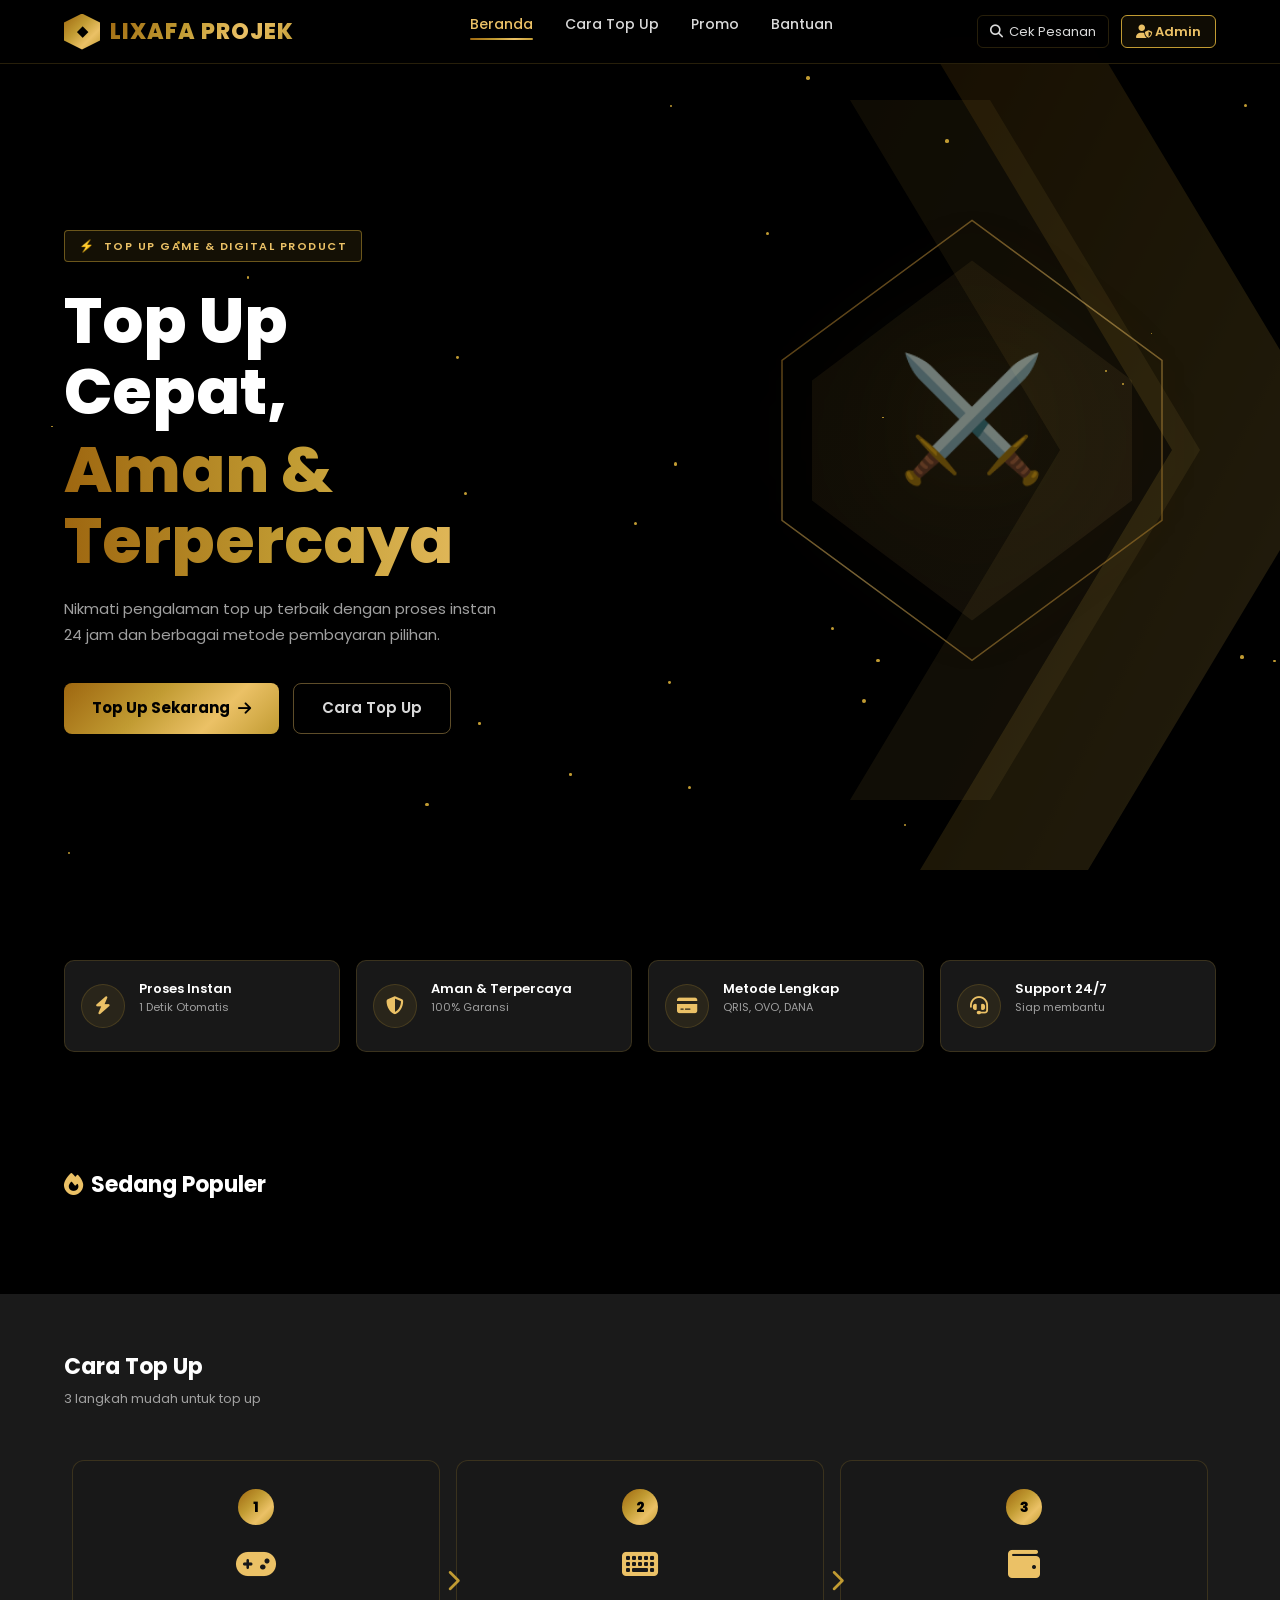
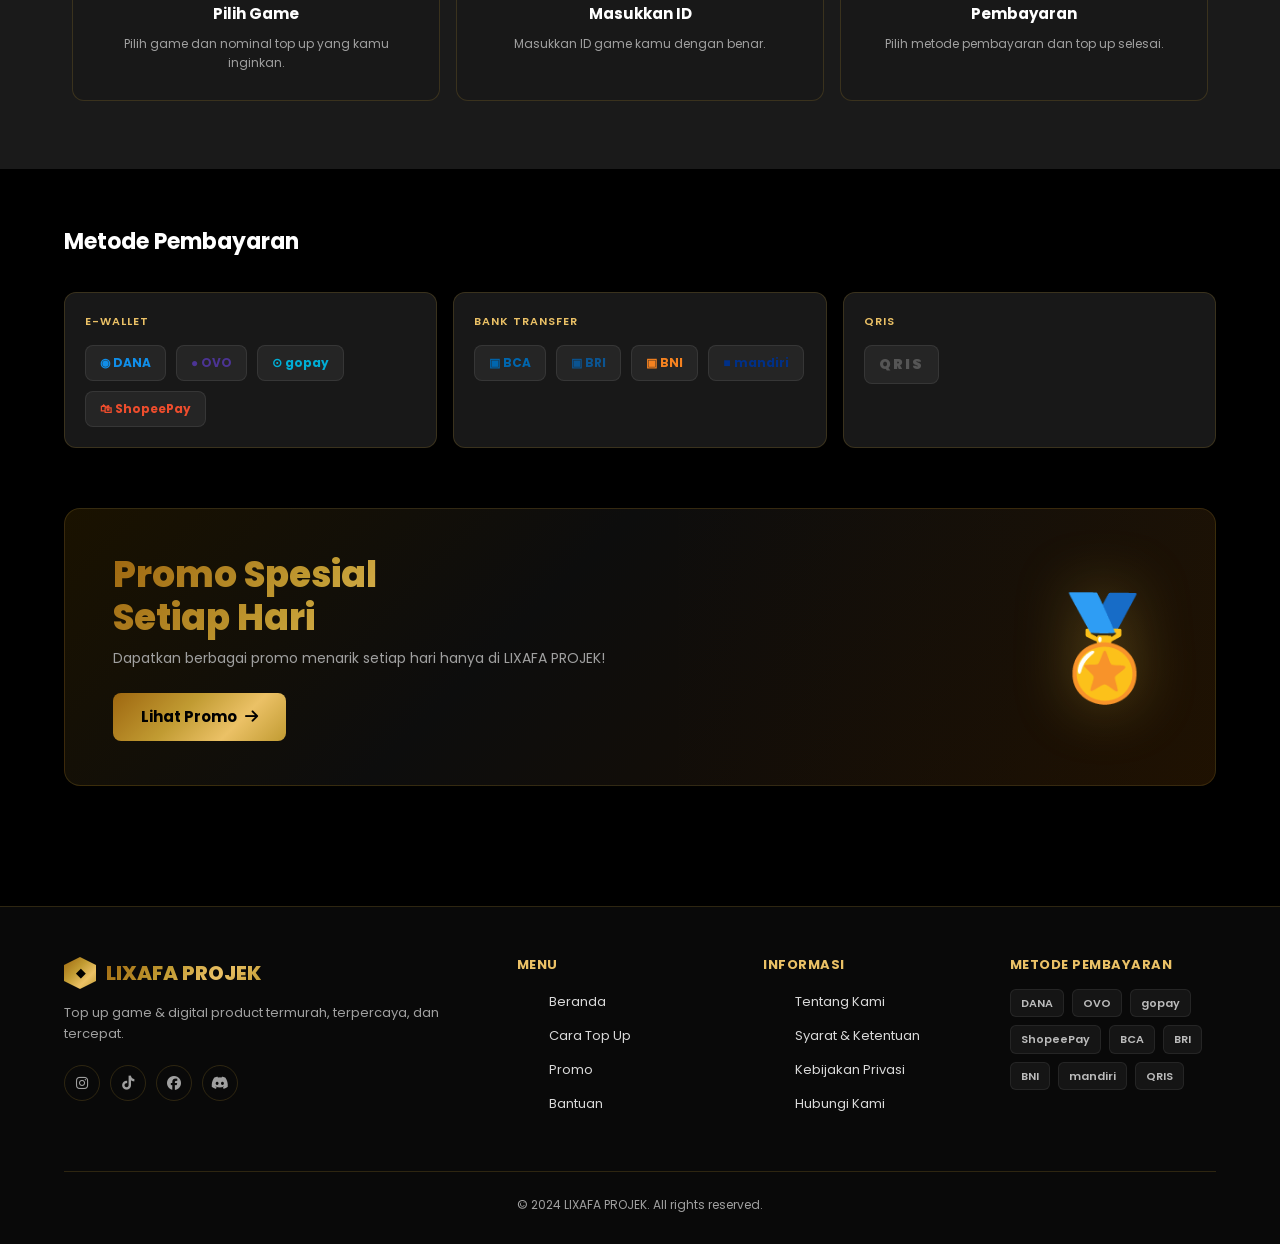
==== commit a5fb0873: "NEW STRUCTURE" ====
--- a/web/index.html
+++ b/web/index.html
@@ -3,7 +3,7 @@
 <head>
   <meta charset="UTF-8">
   <meta name="viewport" content="width=device-width, initial-scale=1.0">
-  <title>McD Digital - Topup Game Terpercaya</title>
+  <title>LIXAFA PROJEK - Topup Digital Modern</title>
   <link href="https://fonts.googleapis.com/css2?family=Poppins:wght@300;400;500;600;700;800;900&display=swap" rel="stylesheet">
   <link rel="stylesheet" href="https://cdnjs.cloudflare.com/ajax/libs/font-awesome/6.5.0/css/all.min.css">
   <!-- Bootstrap untuk SweetAlert2 & Bootstrap JS (dipakai di backend topup.js) -->
@@ -88,6 +88,7 @@
 
   .nav-links {
     display: flex; align-items: center; gap: 32px; list-style: none;
+    position: relative;
   }
   .nav-links a {
     color: var(--body-text); text-decoration: none;
@@ -95,9 +96,19 @@
     transition: color 0.2s; position: relative; cursor: pointer;
   }
   .nav-links a:hover, .nav-links a.active { color: var(--gold-light); }
-  .nav-links a.active::after {
-    content: ''; position: absolute; bottom: -4px; left: 0; right: 0;
-    height: 2px; background: var(--gradient); border-radius: 1px;
+  .nav-links .nav-indicator {
+    position: absolute;
+    left: 0;
+    bottom: -4px;
+    height: 2px;
+    background: var(--gradient);
+    border-radius: 999px;
+    transform: translateX(0);
+    width: 0;
+    opacity: 0;
+    will-change: transform, width, opacity;
+    transition: transform 420ms cubic-bezier(0.16, 1, 0.3, 1), width 420ms cubic-bezier(0.16, 1, 0.3, 1), opacity 180ms ease;
+    pointer-events: none;
   }
 
   .nav-actions { display: flex; align-items: center; gap: 12px; }
@@ -266,10 +277,9 @@
   .games-grid {
     display: grid; grid-template-columns: repeat(6, 1fr); gap: 14px;
   }
-  /* Override: game-list menggunakan JS renderGameList() yang inject HTML dengan col-6 col-md-4 col-lg-3
-     Kita bungkus dengan row bootstrap agar tetap kompatibel */
-  #game-list { display: flex; flex-wrap: wrap; gap: 14px; }
-  #game-list > div { flex: 0 0 calc(16.666% - 12px); }
+    /* game-list dirender dinamis oleh JS (kategori -> provider cards) */
+    #game-list { display: block; }
+    .game-category-block { width: 100%; margin-bottom: 24px; }
 
   .game-card {
     background: var(--card-bg); border: 1px solid var(--border);
@@ -346,6 +356,79 @@
     display: flex; align-items: center; justify-content: space-between;
     position: relative; overflow: hidden;
   }
+
+  .promo-banner-grid {
+    margin: 0 5% 60px;
+    display: grid;
+    grid-template-columns: repeat(3, minmax(0, 1fr));
+    gap: 14px;
+  }
+
+  .promo-campaign-card {
+    border: 1px solid var(--border);
+    background: linear-gradient(145deg, rgba(255,255,255,0.03), rgba(0,0,0,0.2));
+    border-radius: 14px;
+    padding: 14px;
+    min-height: 170px;
+    display: flex;
+    flex-direction: column;
+    justify-content: space-between;
+  }
+
+  .promo-campaign-badge {
+    display: inline-flex;
+    align-items: center;
+    gap: 6px;
+    padding: 4px 10px;
+    border-radius: 999px;
+    font-size: 11px;
+    font-weight: 700;
+    background: rgba(235,193,102,0.15);
+    color: var(--gold-light);
+    width: fit-content;
+  }
+
+  .promo-campaign-title {
+    color: #fff;
+    font-weight: 700;
+    font-size: 15px;
+    margin: 8px 0 6px;
+  }
+
+  .promo-campaign-desc {
+    color: var(--muted);
+    font-size: 12px;
+    line-height: 1.5;
+    margin-bottom: 10px;
+  }
+
+  .promo-campaign-meta {
+    display: flex;
+    align-items: center;
+    justify-content: space-between;
+    gap: 8px;
+    font-size: 11px;
+    color: #c0c7d3;
+  }
+
+  .promo-code-box {
+    border: 1px dashed rgba(235,193,102,0.45);
+    border-radius: 10px;
+    padding: 10px 12px;
+    display: flex;
+    align-items: center;
+    justify-content: space-between;
+    gap: 8px;
+    margin-top: 10px;
+    background: rgba(235,193,102,0.06);
+  }
+
+  .promo-code-text {
+    color: var(--gold-light);
+    font-size: 12px;
+    font-weight: 700;
+    letter-spacing: 0.4px;
+  }
   .promo-banner::before {
     content: ''; position: absolute; right: 0; top: 0; bottom: 0; width: 50%;
     background: linear-gradient(90deg, transparent, rgba(193,155,50,0.03));
@@ -589,6 +672,9 @@
     font-size: 12px; font-weight: 700; padding: 4px 10px;
     border-radius: 5px; background: rgba(255,255,255,0.06);
   }
+  .payment-logo-qris { color: #c9cdd5; letter-spacing: 1.6px; font-size: 11px; }
+  .payment-logo-ovo { color: #8a7cd7; }
+  .payment-logo-dana { color: #6fc4ff; }
   .radio-circle {
     width: 20px; height: 20px; border-radius: 50%;
     border: 2px solid var(--border); transition: all 0.2s;
@@ -645,9 +731,26 @@
   #confirmModal .card {
     background: rgba(255,255,255,0.04); border: 1px solid var(--border); border-radius: 10px;
   }
-  #confirmModal .text-muted { color: var(--muted) !important; }
-  #confirmModal strong { color: #FFF; }
+  #confirmModal .confirm-summary {
+    background: linear-gradient(180deg, rgba(20,20,20,0.95), rgba(13,13,13,0.98)) !important;
+    border: 1px solid rgba(193,155,50,0.28) !important;
+    border-radius: 14px;
+    box-shadow: inset 0 1px 0 rgba(255,255,255,0.03);
+  }
+  #confirmModal .confirm-summary .d-flex {
+    gap: 14px;
+  }
+  #confirmModal .text-muted { color: #b7beca !important; }
+  #confirmModal .confirm-summary .text-muted { color: #c7ccd6 !important; }
+  #confirmModal strong { color: #FFF; font-weight: 700; }
+  #confirmModal .confirm-summary strong { color: #f4f6fb !important; }
+  #confirmModal #conf-game,
+  #confirmModal #conf-id,
+  #confirmModal #conf-item,
+  #confirmModal #conf-method,
+  #confirmModal #conf-base-price { color: #f4f6fb !important; }
   #confirmModal #conf-nick { color: var(--gold-light) !important; }
+  #confirmModal #conf-fee { color: #ffb37e !important; }
   #confirmModal #conf-price { color: var(--gold-light) !important; }
   #confirmModal hr { border-color: var(--border); }
   #confirmModal #btnEksekusi {
@@ -680,6 +783,26 @@
   #statusModal .modal-content {
     background: var(--card-bg); border: 1px solid var(--gold); border-radius: 20px;
     color: var(--body-text);
+  }
+  #statusModal #status-text { color: #f6f7fb; }
+  #statusModal #status-desc { color: #b8bfcb !important; }
+  #statusModal .btn-light {
+    background: var(--gradient); border: none;
+    color: var(--black); font-weight: 700;
+  }
+
+  /* SweetAlert konsisten dengan tema transaksi */
+  .swal2-popup {
+    background: #141414 !important;
+    color: #f2f3f8 !important;
+    border: 1px solid rgba(193,155,50,0.35) !important;
+  }
+  .swal2-title { color: #f6f7fb !important; }
+  .swal2-html-container { color: #c0c7d3 !important; }
+  .swal2-confirm {
+    background: linear-gradient(135deg, #9E6710, #C19B32, #EBC166, #C19B32) !important;
+    color: #0b0b0b !important;
+    font-weight: 700 !important;
   }
 
   /* ===== MOBILE NAV DRAWER ===== */
@@ -740,9 +863,9 @@
   /* ===== RESPONSIVE ===== */
   @media (max-width: 1100px) {
     .games-grid { grid-template-columns: repeat(3, 1fr); }
-    #game-list > div { flex: 0 0 calc(33.333% - 10px); }
     .order-container { grid-template-columns: 1fr; }
-    .order-right { order: -1; }
+    .order-left { order: 1; }
+    .order-right { order: 2; }
   }
   @media (max-width: 768px) {
     .nav-links, .nav-actions { display: none; }
@@ -751,10 +874,10 @@
     .hero-game-art { display: none; }
     .hero-content { max-width: 100%; }
     .features-grid { grid-template-columns: repeat(2, 1fr); }
-    #game-list > div { flex: 0 0 calc(50% - 7px); }
     .payment-grid-home { grid-template-columns: 1fr; }
     .footer-grid { grid-template-columns: 1fr 1fr; }
     .promo-banner { flex-direction: column; gap: 20px; }
+    .promo-banner-grid { grid-template-columns: 1fr; }
     .promo-art { font-size: 60px; align-self: flex-end; }
     .steps-grid { grid-template-columns: 1fr; }
     #nominal-grid > div { flex: 0 0 calc(50% - 5px); }
@@ -763,7 +886,6 @@
   }
   @media (max-width: 480px) {
     .features-grid { grid-template-columns: 1fr; }
-    #game-list > div { flex: 0 0 calc(50% - 7px); }
     .footer-grid { grid-template-columns: 1fr; }
     #nominal-grid > div { flex: 0 0 calc(50% - 5px); }
   }
@@ -775,14 +897,15 @@
 <nav class="navbar" id="navbar">
   <a class="nav-logo" onclick="showHome()">
     <div class="logo-icon"></div>
-    <span>McD Digital</span>
+    <span>LIXAFA PROJEK</span>
   </a>
 
   <ul class="nav-links" id="navLinksHome">
-    <li><a class="active" onclick="scrollToSection('home')">Beranda</a></li>
-    <li><a onclick="scrollToSection('cara-topup')">Cara Top Up</a></li>
-    <li><a onclick="scrollToSection('promo')">Promo</a></li>
-    <li><a onclick="scrollToSection('footer')">Bantuan</a></li>
+    <li><a id="nav-home" class="active" onclick="scrollToSection('home')">Beranda</a></li>
+    <li><a id="nav-cara-topup" onclick="scrollToSection('cara-topup')">Cara Top Up</a></li>
+    <li><a id="nav-promo" onclick="scrollToSection('promo')">Promo</a></li>
+    <li><a id="nav-footer" onclick="scrollToSection('footer')">Bantuan</a></li>
+    <span class="nav-indicator" id="navIndicator"></span>
   </ul>
 
   <div class="nav-actions" id="navActionsHome">
@@ -979,7 +1102,7 @@
   <div class="promo-banner" id="promo">
     <div class="promo-content">
       <div class="promo-title">Promo Spesial<br>Setiap Hari</div>
-      <p class="promo-desc">Dapatkan berbagai promo menarik setiap hari hanya di McD Digital!</p>
+      <p class="promo-desc">Dapatkan berbagai promo menarik setiap hari hanya di LIXAFA PROJEK!</p>
       <button class="btn-hero-primary" onclick="showToastCustom('success','Pantau terus promo terbaru kami!')">
         Lihat Promo <i class="fas fa-arrow-right"></i>
       </button>
@@ -987,13 +1110,15 @@
     <div class="promo-art">🏅</div>
   </div>
 
+  <div class="promo-banner-grid" id="promoCampaignGrid"></div>
+
   <!-- FOOTER -->
   <footer id="footer">
     <div class="footer-grid">
       <div>
         <div class="footer-logo">
           <div class="logo-icon"></div>
-          <span>McD Digital</span>
+          <span>LIXAFA PROJEK</span>
         </div>
         <p class="footer-tagline">Top up game &amp; digital product termurah, terpercaya, dan tercepat.</p>
         <div class="footer-socials">
@@ -1036,7 +1161,7 @@
         </div>
       </div>
     </div>
-    <div class="footer-bottom">© 2024 McD Digital. All rights reserved.</div>
+    <div class="footer-bottom">© 2024 LIXAFA PROJEK. All rights reserved.</div>
   </footer>
 
 </div><!-- /home-view -->
@@ -1134,7 +1259,7 @@
           <div class="payment-group-title-txn">QRIS</div>
           <div class="payment-option-txn active" onclick="selectPayment('QRIS', this)">
             <div class="payment-option-left-txn">
-              <span class="payment-option-logo-txn" style="color:#555;letter-spacing:2px;font-size:11px;">QRIS</span>
+              <span class="payment-option-logo-txn payment-logo-qris">QRIS</span>
               <span style="font-size:12px;">Scan QR</span>
             </div>
             <div class="radio-circle"></div>
@@ -1143,15 +1268,24 @@
           <div class="payment-group-title-txn" style="margin-top:14px;">E-Wallet</div>
           <div class="payment-option-txn" onclick="selectPayment('OVO', this)">
             <div class="payment-option-left-txn">
-              <span class="payment-option-logo-txn" style="color:#4C3494;">● OVO</span>
+              <span class="payment-option-logo-txn payment-logo-ovo">● OVO</span>
             </div>
             <div class="radio-circle"></div>
           </div>
           <div class="payment-option-txn" onclick="selectPayment('DANA', this)">
             <div class="payment-option-left-txn">
-              <span class="payment-option-logo-txn" style="color:#108EE9;">◉ DANA</span>
+              <span class="payment-option-logo-txn payment-logo-dana">◉ DANA</span>
             </div>
             <div class="radio-circle"></div>
+          </div>
+
+          <div class="form-group-custom mt-3 mb-0">
+            <label class="form-label-custom">Kode Promo (Opsional)</label>
+            <div class="input-group">
+              <input type="text" id="promo_code" class="form-input-custom" placeholder="Contoh: IDULFITRI2026">
+              <button class="btn btn-outline-warning" type="button" onclick="applyPromoCode()">Apply</button>
+            </div>
+            <div id="promo_code_feedback" class="small mt-2" style="color: var(--muted);"></div>
           </div>
         </div>
       </div>
@@ -1201,7 +1335,7 @@
       </div>
       <div class="modal-body p-4">
         <p class="text-muted mb-4 text-center">Pastikan data akun dan pesanan Anda sudah benar.</p>
-        <div class="card bg-light border-0 p-3 mb-3">
+        <div class="card confirm-summary border-0 p-3 mb-3">
           <div class="d-flex justify-content-between mb-2">
             <span class="text-muted">Nama Game:</span><strong id="conf-game"></strong>
           </div>
@@ -1287,7 +1421,7 @@
 <script src="https://cdn.jsdelivr.net/npm/bootstrap@5.3.2/dist/js/bootstrap.bundle.min.js"></script>
 <script src="https://cdn.jsdelivr.net/npm/sweetalert2@11"></script>
 <!-- topup.js: backend logic tidak diubah sama sekali -->
-<script src="/web/js/topup.js?v=2"></script>
+<script src="/web/js/topup.js?v=14"></script>
 
 <script>
 /* ===================================================
@@ -1302,6 +1436,7 @@
   document.getElementById("order-view").classList.remove("active");
   document.getElementById("home-view").style.display = "block";
   document.getElementById("home-view").classList.add("active");
+  setActiveNavSection('home');
   window.scrollTo(0, 0);
 }
 
@@ -1344,9 +1479,75 @@
 };
 
 // --- Page switcher helpers ---
+function setActiveNavSection(id) {
+  document.querySelectorAll('.nav-links a').forEach(el => el.classList.remove('active'));
+
+  const target = document.getElementById(`nav-${id}`);
+  if (target) {
+    target.classList.add('active');
+    moveNavIndicator(target);
+    return;
+  }
+
+  const homeTarget = document.getElementById('nav-home');
+  if (homeTarget) {
+    homeTarget.classList.add('active');
+    moveNavIndicator(homeTarget);
+  }
+}
+
+function moveNavIndicator(target) {
+  const indicator = document.getElementById('navIndicator');
+  const navLinks = document.getElementById('navLinksHome');
+  if (!indicator || !navLinks || !target) return;
+
+  window.requestAnimationFrame(() => {
+    const linkRect = target.getBoundingClientRect();
+    const navRect = navLinks.getBoundingClientRect();
+    const left = linkRect.left - navRect.left;
+
+    indicator.style.width = `${linkRect.width}px`;
+    indicator.style.transform = `translateX(${left}px)`;
+    indicator.style.opacity = '1';
+  });
+}
+
+function getCurrentHomeSection() {
+  const homeView = document.getElementById('home-view');
+  if (!homeView || homeView.style.display === 'none') return 'home';
+
+  const sections = ['footer', 'promo', 'cara-topup', 'home'];
+  const offset = window.innerHeight * 0.28;
+
+  for (const sectionId of sections) {
+    const el = document.getElementById(sectionId);
+    if (!el) continue;
+    const rect = el.getBoundingClientRect();
+    if (rect.top <= offset && rect.bottom > offset) return sectionId;
+  }
+
+  return 'home';
+}
+
 function scrollToSection(id) {
   const el = document.getElementById(id);
-  if (el) el.scrollIntoView({ behavior: 'smooth' });
+  if (!el) return;
+
+  setActiveNavSection(id);
+
+  const homeView = document.getElementById('home-view');
+  const orderView = document.getElementById('order-view');
+  const isOnOrderView = homeView && orderView && homeView.style.display === 'none';
+
+  if (isOnOrderView) {
+    showHome();
+    window.requestAnimationFrame(() => {
+      el.scrollIntoView({ behavior: 'smooth', block: 'start' });
+    });
+    return;
+  }
+
+  el.scrollIntoView({ behavior: 'smooth', block: 'start' });
 }
 
 function toggleMobileNav() {
@@ -1365,6 +1566,21 @@
   const btn = document.getElementById('scrollTop');
   if (y > 400) btn.classList.add('show');
   else btn.classList.remove('show');
+
+  if (document.getElementById('home-view')?.style.display !== 'none') {
+    const currentSection = getCurrentHomeSection();
+    if (currentSection) setActiveNavSection(currentSection);
+  }
+});
+
+window.addEventListener('resize', () => {
+  const activeLink = document.querySelector('.nav-links a.active');
+  if (activeLink) moveNavIndicator(activeLink);
+});
+
+window.addEventListener('load', () => {
+  const activeLink = document.querySelector('.nav-links a.active');
+  if (activeLink) moveNavIndicator(activeLink);
 });
 
 // --- Star particles ---
@@ -1394,9 +1610,128 @@
   toastTimer = setTimeout(() => toast.classList.remove('show'), 3500);
 }
 
+async function showPromoWelcomePopup() {
+  try {
+    // Jangan ganggu jika user masih punya transaksi berjalan.
+    if (localStorage.getItem('last_order_id')) return;
+
+    const homeView = document.getElementById('home-view');
+    if (homeView && homeView.style.display === 'none') return;
+
+    const res = await fetch('/api/promos/active');
+    if (!res.ok) return;
+
+    const data = await res.json();
+    const promos = Array.isArray(data?.promos) ? data.promos : [];
+    if (!promos.length) return;
+
+    const escapeHtml = (value) => String(value || '')
+      .replace(/&/g, '&amp;')
+      .replace(/</g, '&lt;')
+      .replace(/>/g, '&gt;')
+      .replace(/"/g, '&quot;')
+      .replace(/'/g, '&#39;');
+
+    const popupPromos = promos.slice(0, 10);
+    const firstPromo = popupPromos[0] || {};
+    const singleMode = popupPromos.length === 1;
+
+    const promoSlidesHtml = popupPromos.map((promo, idx) => {
+      const safeTitle = escapeHtml(promo.title || `Promo ${idx + 1}`);
+      const safeDesc = escapeHtml(promo.description || 'Promo terbatas untuk kamu, cek sekarang.');
+      const safeBadge = escapeHtml(promo.badge || 'Promo');
+      const safeImage = escapeHtml(promo.image_url || '');
+      const imageSection = promo.image_url
+        ? `<img src="${safeImage}" alt="Promo" style="width:100%;max-height:110px;object-fit:cover;border-radius:10px;border:1px solid rgba(193,155,50,0.25);margin-bottom:8px;" />`
+        : '';
+
+      return `<div class="promo-slide" data-index="${idx}" style="display:${idx === 0 ? 'block' : 'none'};text-align:left;padding:12px;border:1px solid rgba(193,155,50,0.22);border-radius:12px;background:rgba(255,255,255,0.02);margin-bottom:10px;">${imageSection}<div style="display:inline-block;padding:3px 10px;border-radius:999px;background:rgba(235,193,102,0.18);color:#EBC166;font-size:11px;font-weight:700;margin-bottom:6px;">${safeBadge}</div><div style="font-size:15px;font-weight:700;color:#f6f7fb;line-height:1.35;">${safeTitle}</div><div style="font-size:12px;color:#c6ceda;line-height:1.55;margin-top:4px;">${safeDesc}</div></div>`;
+    }).join('');
+
+    const dotsHtml = popupPromos.map((_, idx) =>
+      `<button type="button" data-dot-index="${idx}" style="width:8px;height:8px;border-radius:50%;border:none;cursor:pointer;background:${idx === 0 ? '#EBC166' : 'rgba(235,193,102,0.35)'};"></button>`
+    ).join('');
+
+    const sliderNavHtml = popupPromos.length > 1
+      ? `<div style="display:flex;align-items:center;justify-content:space-between;gap:10px;margin-top:6px;"><button type="button" id="promoSlidePrev" class="btn btn-sm btn-outline-warning">Sebelumnya</button><div id="promoSlideDots" style="display:flex;align-items:center;gap:7px;">${dotsHtml}</div><button type="button" id="promoSlideNext" class="btn btn-sm btn-outline-warning">Berikutnya</button></div>`
+      : '';
+
+    const result = await Swal.fire({
+      title: singleMode ? (firstPromo.title || 'Promo Spesial Buat Kamu') : `${popupPromos.length} Promo Aktif Hari Ini`,
+      html: `<div style="max-height:52vh;overflow:hidden;padding-right:2px;"><div id="promoSlidesWrap">${promoSlidesHtml}</div>${sliderNavHtml}</div>`,
+      showCancelButton: true,
+      confirmButtonText: singleMode ? (firstPromo.cta_text || 'Pakai Promo') : 'Lihat Semua Promo',
+      cancelButtonText: 'Nanti Saja',
+      allowOutsideClick: true,
+      background: '#111111',
+      color: '#f5f6fa',
+      customClass: {
+        popup: 'promo-welcome-popup'
+      },
+      didOpen: () => {
+        const popup = Swal.getPopup();
+        if (!popup) return;
+
+        let activeIndex = 0;
+        const slides = Array.from(popup.querySelectorAll('.promo-slide'));
+        const dots = Array.from(popup.querySelectorAll('[data-dot-index]'));
+
+        const renderSlide = (idx) => {
+          activeIndex = idx;
+          slides.forEach((el, slideIdx) => {
+            el.style.display = slideIdx === idx ? 'block' : 'none';
+          });
+          dots.forEach((el, dotIdx) => {
+            el.style.background = dotIdx === idx ? '#EBC166' : 'rgba(235,193,102,0.35)';
+          });
+        };
+
+        const prevBtn = popup.querySelector('#promoSlidePrev');
+        const nextBtn = popup.querySelector('#promoSlideNext');
+        if (prevBtn) {
+          prevBtn.addEventListener('click', () => {
+            const nextIndex = activeIndex <= 0 ? slides.length - 1 : activeIndex - 1;
+            renderSlide(nextIndex);
+          });
+        }
+        if (nextBtn) {
+          nextBtn.addEventListener('click', () => {
+            const nextIndex = activeIndex >= slides.length - 1 ? 0 : activeIndex + 1;
+            renderSlide(nextIndex);
+          });
+        }
+        dots.forEach((dot) => {
+          dot.addEventListener('click', () => {
+            const idx = Number(dot.getAttribute('data-dot-index') || '0');
+            renderSlide(idx);
+          });
+        });
+
+      },
+    });
+
+    if (result.isConfirmed) {
+      if (singleMode && typeof window.handlePromoCta === 'function' && firstPromo.cta_url) {
+        window.handlePromoCta(firstPromo.cta_url);
+      } else {
+        const targetSection = document.getElementById('produk-section');
+        if (targetSection) {
+          targetSection.scrollIntoView({ behavior: 'smooth', block: 'start' });
+        }
+      }
+    }
+  } catch (err) {
+    console.error('Gagal menampilkan popup promo:', err);
+  }
+}
+
 // Init
 document.addEventListener('DOMContentLoaded', () => {
   generateStars();
+
+  setTimeout(() => {
+    showPromoWelcomePopup();
+  }, 600);
 
   // Setelah topup.js didefinisikan, re-patch openGameOrder
   setTimeout(() => {
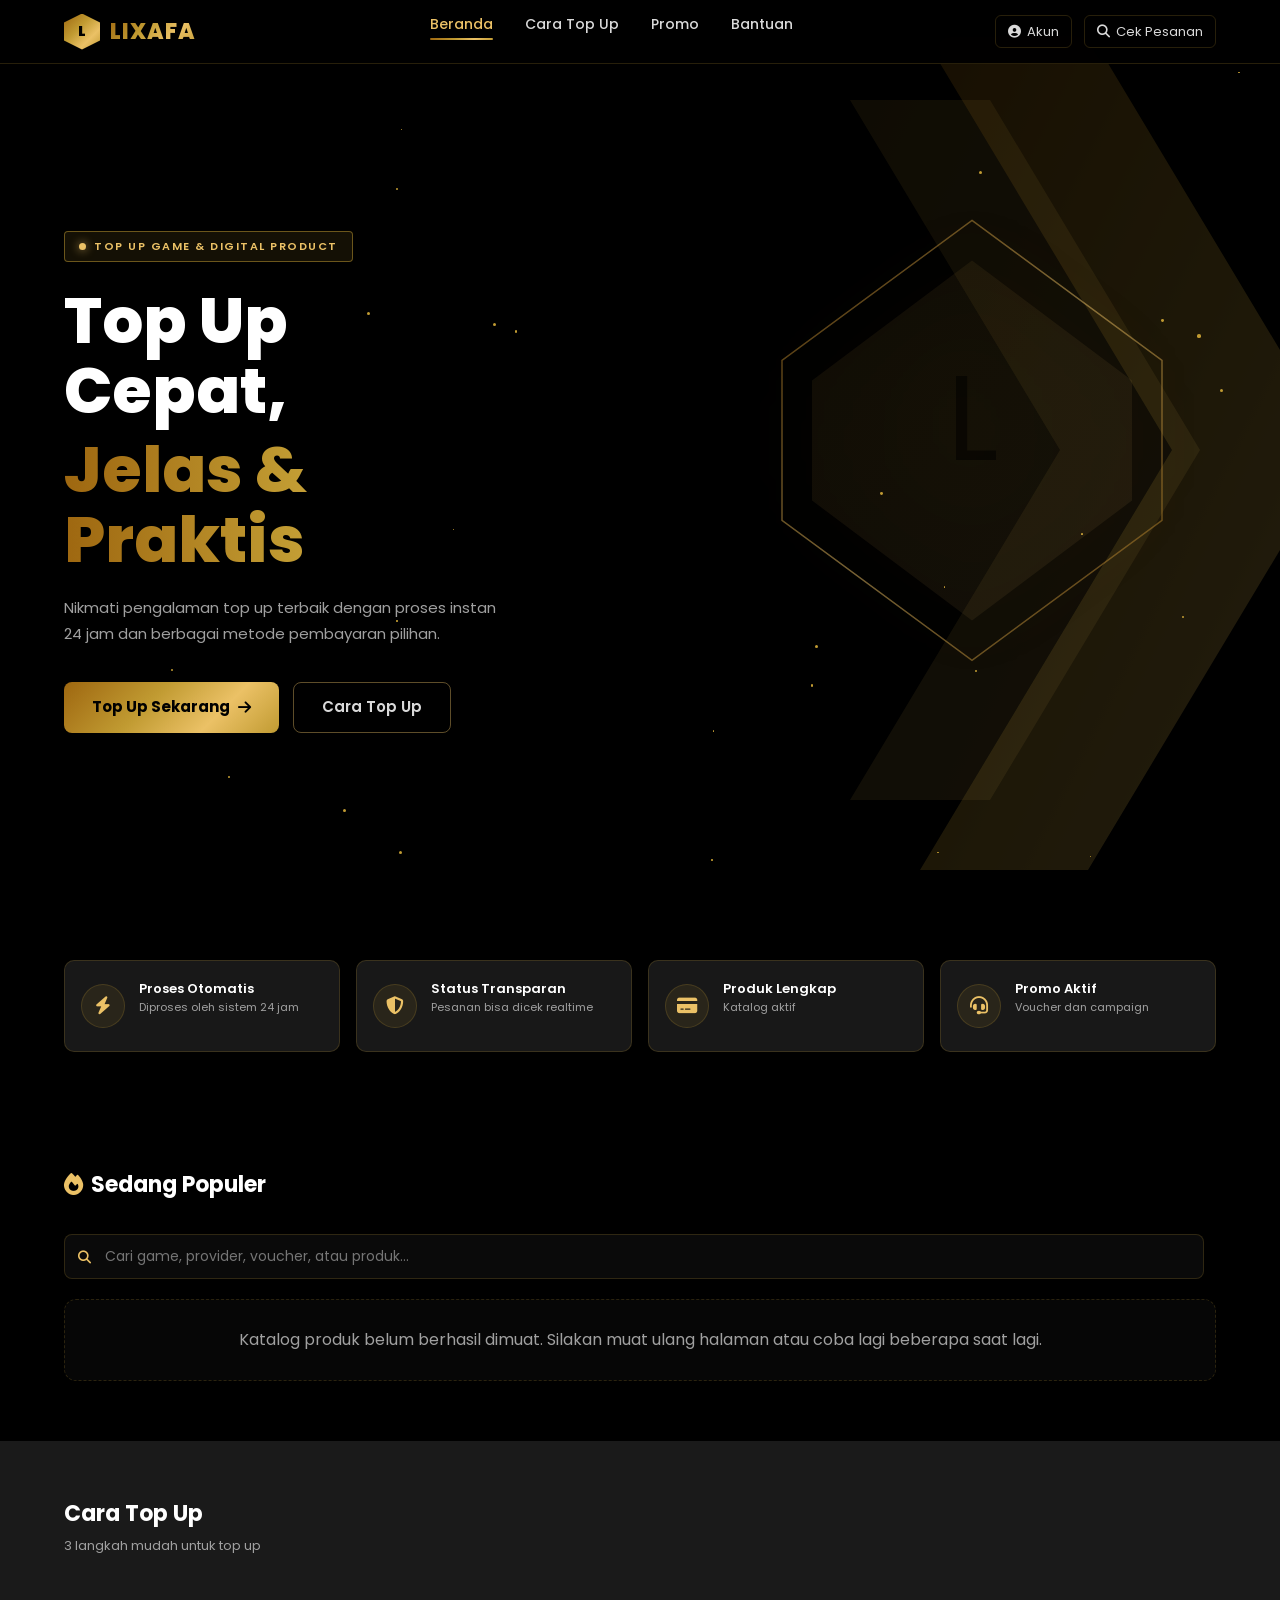
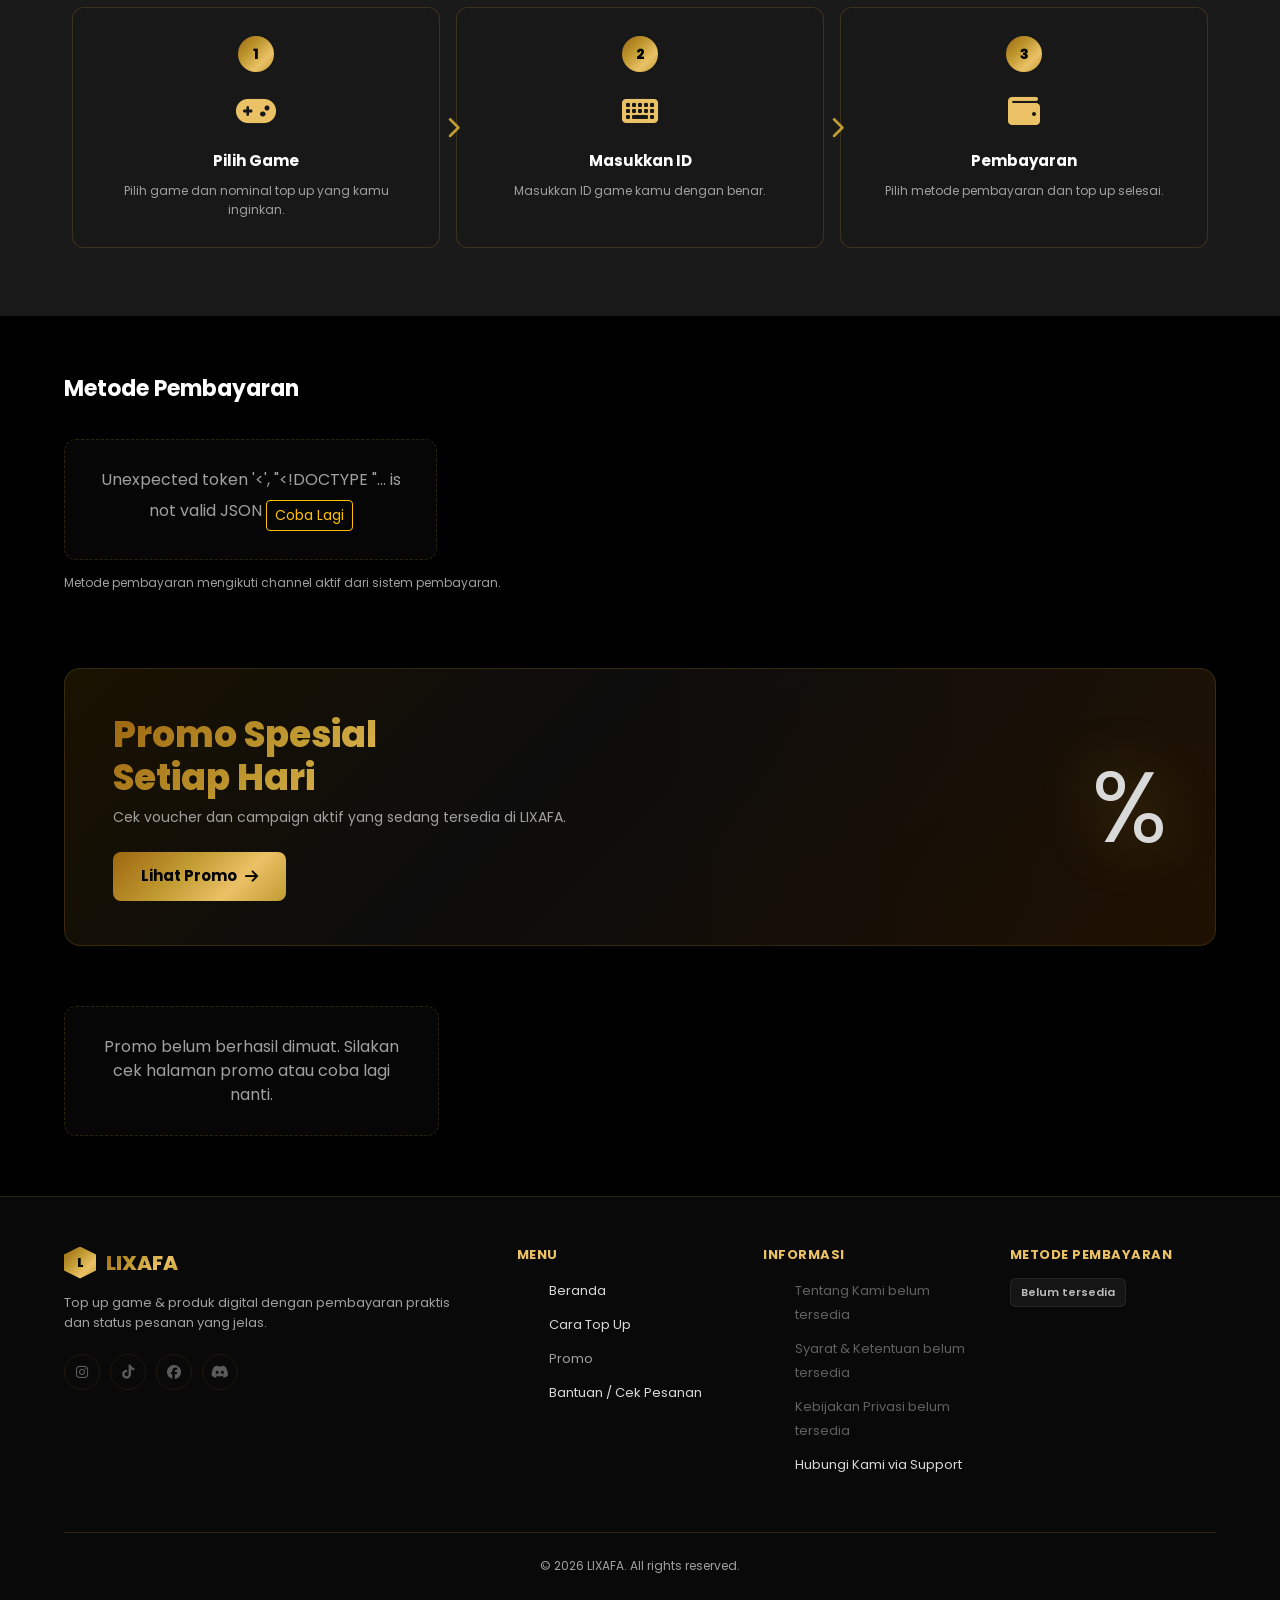
==== commit 40f0bdf7: "feat(storefront): connect checkout UI to guarded APIs" ====
--- a/web/index.html
+++ b/web/index.html
@@ -3,7 +3,7 @@
 <head>
   <meta charset="UTF-8">
   <meta name="viewport" content="width=device-width, initial-scale=1.0">
-  <title>LIXAFA PROJEK - Topup Digital Modern</title>
+  <title>LIXAFA - Topup Digital Modern</title>
   <link href="https://fonts.googleapis.com/css2?family=Poppins:wght@300;400;500;600;700;800;900&display=swap" rel="stylesheet">
   <link rel="stylesheet" href="https://cdnjs.cloudflare.com/ajax/libs/font-awesome/6.5.0/css/all.min.css">
   <!-- Bootstrap untuk SweetAlert2 & Bootstrap JS (dipakai di backend topup.js) -->
@@ -73,9 +73,32 @@
     clip-path: polygon(50% 0%, 100% 25%, 100% 75%, 50% 100%, 0% 75%, 0% 25%);
     display: flex; align-items: center; justify-content: center;
     position: relative; flex-shrink: 0;
+    overflow: hidden;
   }
   .nav-logo .logo-icon::before {
-    content: '◆'; color: var(--black); font-size: 14px; font-weight: 900;
+    content: 'L'; color: var(--black); font-size: 14px; font-weight: 900;
+  }
+  .nav-logo .logo-icon.has-image,
+  .footer-logo .logo-icon.has-image {
+    width: auto;
+    min-width: 0;
+    max-width: 160px;
+    clip-path: none;
+    border-radius: 0;
+    background: transparent;
+    border: none;
+    overflow: visible;
+  }
+  .footer-logo .logo-icon.has-image { max-width: 150px; }
+  .nav-logo .logo-icon.has-image::before,
+  .footer-logo .logo-icon.has-image::before { content: none; }
+  .nav-logo .logo-icon img,
+  .footer-logo .logo-icon img {
+    width: auto; height: 100%;
+    max-width: 100%;
+    object-fit: contain;
+    display: block;
+    border-radius: 0;
   }
   .nav-logo span {
     font-size: 22px; font-weight: 800;
@@ -141,15 +164,6 @@
   }
   .nav-cek-pesanan:hover { border-color: var(--gold); color: var(--gold-light); }
 
-  /* Link admin */
-  .nav-admin {
-    padding: 6px 14px; border: 1.5px solid var(--gold);
-    background: rgba(193,155,50,0.08); color: var(--gold-light);
-    border-radius: 6px; font-size: 13px; font-weight: 600;
-    text-decoration: none; transition: all 0.2s;
-  }
-  .nav-admin:hover { background: rgba(193,155,50,0.2); color: var(--gold-light); }
-
   .nav-hamburger {
     display: none; flex-direction: column; gap: 5px; cursor: pointer; padding: 4px;
     background: none; border: none;
@@ -190,7 +204,7 @@
     letter-spacing: 1.5px; text-transform: uppercase;
     margin-bottom: 24px;
   }
-  .hero-badge::before { content: '⚡'; font-size: 12px; }
+  .hero-badge::before { content: ''; width: 7px; height: 7px; border-radius: 50%; background: var(--gold-light); box-shadow: 0 0 10px rgba(235,193,102,0.8); }
 
   .hero-title {
     font-size: clamp(36px, 5vw, 64px);
@@ -280,12 +294,48 @@
     /* game-list dirender dinamis oleh JS (kategori -> provider cards) */
     #game-list { display: block; }
     .game-category-block { width: 100%; margin-bottom: 24px; }
+  .storefront-toolbar {
+    display: grid; grid-template-columns: minmax(0, 1fr) auto; gap: 12px;
+    align-items: center; margin-bottom: 20px;
+  }
+  .storefront-search {
+    position: relative;
+  }
+  .storefront-search i {
+    position: absolute; left: 14px; top: 50%; transform: translateY(-50%);
+    color: var(--gold-light); font-size: 13px;
+  }
+  .storefront-search input {
+    width: 100%; min-height: 44px; padding: 11px 14px 11px 40px;
+    background: rgba(255,255,255,0.04); color: var(--body-text);
+    border: 1px solid var(--border); border-radius: 8px; outline: none;
+    font-family: 'Poppins', sans-serif; font-size: 14px;
+  }
+  .storefront-search input:focus { border-color: var(--gold); box-shadow: 0 0 0 3px rgba(193,155,50,0.1); }
+  .category-filter-bar { display: flex; flex-wrap: wrap; gap: 8px; justify-content: flex-end; }
+  .category-filter-btn {
+    border: 1px solid var(--border); background: rgba(255,255,255,0.035);
+    color: var(--body-text); border-radius: 999px; min-height: 38px;
+    padding: 7px 14px; font-size: 12px; font-weight: 700; cursor: pointer;
+    font-family: 'Poppins', sans-serif;
+  }
+  .category-filter-btn.active,
+  .category-filter-btn:hover {
+    border-color: var(--gold); color: var(--black); background: var(--gradient);
+  }
+  .category-filter-btn:focus-visible,
+  .game-card:focus-visible,
+  .nominal-card:focus-visible,
+  .payment-option-txn:focus-visible {
+    outline: 3px solid rgba(235,193,102,0.5); outline-offset: 2px;
+  }
 
   .game-card {
     background: var(--card-bg); border: 1px solid var(--border);
     border-radius: 12px; overflow: hidden;
     text-align: center; cursor: pointer; transition: all 0.25s;
-    position: relative;
+    position: relative; width: 100%; padding: 0; color: inherit;
+    font: inherit; appearance: none;
   }
   .game-card::before {
     content: ''; position: absolute; inset: 0;
@@ -297,6 +347,22 @@
   .game-title {
     padding: 12px 8px; font-weight: 700; font-size: 0.85rem;
     text-transform: uppercase; color: #FFF; position: relative; z-index: 1;
+  }
+  .game-card-meta {
+    display: flex; justify-content: space-between; gap: 8px;
+    padding: 0 12px 12px; color: var(--muted); font-size: 11px;
+    position: relative; z-index: 1;
+  }
+  .game-badge {
+    position: absolute; left: 10px; top: 10px; z-index: 2;
+    display: inline-flex; align-items: center; min-height: 24px;
+    padding: 4px 9px; border-radius: 999px;
+    background: rgba(5,5,5,0.78); border: 1px solid rgba(235,193,102,0.45);
+    color: var(--gold-light); font-size: 11px; font-weight: 800;
+  }
+  .empty-storefront {
+    border: 1px dashed var(--border); border-radius: 12px; padding: 28px;
+    text-align: center; color: var(--muted); background: rgba(255,255,255,0.025);
   }
 
   /* ===== HOW TO TOP UP ===== */
@@ -346,6 +412,9 @@
   .payment-logo.bri { color: #0B5491; }
   .payment-logo.bni { color: #F58220; }
   .payment-logo.mandiri { color: #003087; }
+  .payment-source-note {
+    color: var(--muted); font-size: 12px; margin-top: 14px;
+  }
 
   /* ===== PROMO BANNER ===== */
   .promo-banner {
@@ -406,9 +475,9 @@
     display: flex;
     align-items: center;
     justify-content: space-between;
-    gap: 8px;
+    gap: 8px; flex-wrap: wrap;
     font-size: 11px;
-    color: #c0c7d3;
+    color: #c0c7d3; overflow-wrap: anywhere;
   }
 
   .promo-code-box {
@@ -462,8 +531,9 @@
     width: 32px; height: 32px; background: var(--gradient);
     clip-path: polygon(50% 0%, 100% 25%, 100% 75%, 50% 100%, 0% 75%, 0% 25%);
     display: flex; align-items: center; justify-content: center;
-  }
-  .footer-logo .logo-icon::before { content: '◆'; color: var(--black); font-size: 12px; font-weight: 900; }
+    overflow: hidden;
+  }
+  .footer-logo .logo-icon::before { content: 'L'; color: var(--black); font-size: 12px; font-weight: 900; }
   .footer-logo span {
     font-size: 20px; font-weight: 800;
     background: var(--gradient); -webkit-background-clip: text;
@@ -478,6 +548,12 @@
     cursor: pointer; text-decoration: none;
   }
   .social-btn:hover { border-color: var(--gold); color: var(--gold-light); background: rgba(193,155,50,0.1); }
+  .social-btn[aria-disabled="true"] {
+    cursor: not-allowed; opacity: .55;
+  }
+  .social-btn[aria-disabled="true"]:hover {
+    border-color: var(--border); color: var(--muted); background: transparent;
+  }
 
   .footer-col h5 {
     font-size: 13px; font-weight: 700; color: var(--gold-light);
@@ -486,6 +562,10 @@
   .footer-links { list-style: none; display: flex; flex-direction: column; gap: 10px; }
   .footer-links a { color: var(--muted); text-decoration: none; font-size: 13px; transition: color 0.2s; cursor: pointer; }
   .footer-links a:hover { color: var(--gold-light); }
+  .footer-links a.is-disabled {
+    cursor: not-allowed; opacity: .58;
+  }
+  .footer-links a.is-disabled:hover { color: var(--muted); }
 
   .footer-payment-logos { display: flex; flex-wrap: wrap; gap: 8px; margin-top: 4px; }
   .fp-logo {
@@ -524,7 +604,7 @@
     background: linear-gradient(90deg, transparent, rgba(193,155,50,0.05));
   }
   .game-hero-banner::after {
-    content: '›› ›'; position: absolute; right: 5%; top: 50%; transform: translateY(-50%);
+    content: '>>>'; position: absolute; right: 5%; top: 50%; transform: translateY(-50%);
     font-size: 80px; color: rgba(193,155,50,0.08); font-weight: 900; letter-spacing: -10px;
   }
   .game-hero-left { display: flex; align-items: center; gap: 20px; position: relative; z-index: 2; }
@@ -586,6 +666,12 @@
   .form-input-custom::placeholder { color: var(--muted); }
   select.form-input-custom { cursor: pointer; }
   select.form-input-custom option { background: var(--charcoal); }
+  .promo-input-group { flex-wrap: nowrap; }
+  .promo-input-group .form-input-custom {
+    flex: 1 1 auto; width: 1%; min-width: 0;
+    border-top-right-radius: 0; border-bottom-right-radius: 0;
+  }
+  .promo-input-group .btn { flex: 0 0 auto; white-space: nowrap; }
 
   /* Dynamic input container — row bawaan Bootstrap tetap jalan */
   #dynamic-input-container .form-control {
@@ -634,14 +720,15 @@
     border: 1.5px solid var(--border);
     border-radius: 8px; padding: 12px 14px;
     cursor: pointer; transition: all 0.2s;
-    position: relative; text-align: center; height: 100%;
+    position: relative; text-align: center; height: 100%; width: 100%;
+    color: inherit; font: inherit; appearance: none; overflow-wrap: anywhere;
   }
   .nominal-card:hover { border-color: var(--gold); background: rgba(193,155,50,0.05); }
   .nominal-card.active {
     border-color: var(--gold); background: rgba(193,155,50,0.1);
   }
   .nominal-card.active::after {
-    content: '✓'; position: absolute; top: 6px; right: 8px;
+    content: '\2713'; position: absolute; top: 6px; right: 8px;
     width: 18px; height: 18px; border-radius: 50%;
     background: var(--gold); color: var(--black);
     font-size: 10px; font-weight: 800;
@@ -660,13 +747,36 @@
     padding: 13px 16px;
     border: 1.5px solid var(--border);
     border-radius: 8px; margin-bottom: 8px;
-    cursor: pointer; transition: all 0.2s;
+    cursor: pointer; transition: all 0.2s; width: 100%;
+    background: transparent; color: inherit; font: inherit; text-align: left;
   }
   .payment-option-txn:hover { border-color: var(--gold); background: rgba(193,155,50,0.03); }
   .payment-option-txn.active { border-color: var(--gold); background: rgba(193,155,50,0.07); }
   .payment-option-left-txn {
     display: flex; align-items: center; gap: 12px;
-    font-size: 13px; font-weight: 600; color: var(--body-text);
+    font-size: 13px; font-weight: 600; color: var(--body-text); min-width: 0;
+  }
+  .payment-option-copy {
+    display: flex; flex-direction: column; gap: 2px; min-width: 0; overflow-wrap: anywhere;
+  }
+  .payment-option-right-txn {
+    display: flex; align-items: center; gap: 12px; flex-shrink: 0;
+  }
+  .payment-option-fee {
+    font-size: 12px; font-weight: 700; color: var(--gold-light); white-space: nowrap;
+  }
+  .payment-option-fee.muted {
+    color: #7f8898;
+  }
+  .payment-option-note {
+    font-size: 11px; color: #d4a84e; line-height: 1.2;
+  }
+  .payment-option-txn.disabled {
+    cursor: not-allowed; opacity: 0.55; border-color: rgba(255,255,255,0.08);
+    background: rgba(255,255,255,0.02);
+  }
+  .payment-option-txn.disabled:hover {
+    border-color: rgba(255,255,255,0.08); background: rgba(255,255,255,0.02);
   }
   .payment-option-logo-txn {
     font-size: 12px; font-weight: 700; padding: 4px 10px;
@@ -693,11 +803,14 @@
 
   /* ===== ORDER SUMMARY ===== */
   .summary-row {
-    display: flex; align-items: center; justify-content: space-between;
-    margin-bottom: 10px; font-size: 13px;
-  }
-  .summary-row .label { color: var(--muted); }
-  .summary-row .value { color: var(--body-text); font-weight: 500; }
+    display: flex; align-items: flex-start; justify-content: space-between;
+    gap: 16px; margin-bottom: 10px; font-size: 13px; min-width: 0;
+  }
+  .summary-row .label { color: var(--muted); flex: 0 0 auto; }
+  .summary-row .value {
+    color: var(--body-text); font-weight: 500; min-width: 0;
+    max-width: 68%; text-align: right; overflow-wrap: anywhere;
+  }
   .summary-divider { border: none; border-top: 1px solid var(--border); margin: 14px 0; }
 
   /* ===== BTN PAY ===== */
@@ -716,6 +829,31 @@
     margin-top: 10px; font-size: 11px; color: var(--muted);
   }
   .secure-note i { color: var(--gold); }
+  .live-summary-card {
+    border: 1px solid rgba(235,193,102,0.25);
+    background: linear-gradient(180deg, rgba(255,255,255,0.045), rgba(255,255,255,0.018));
+    border-radius: 12px; padding: 16px; margin-bottom: 12px;
+  }
+  .live-summary-title {
+    display: flex; align-items: center; justify-content: space-between; gap: 12px;
+    color: #fff; font-weight: 800; margin-bottom: 12px; font-size: 14px;
+  }
+  .live-summary-title span {
+    color: var(--gold-light); font-size: 11px; text-transform: uppercase; letter-spacing: 0;
+  }
+  .summary-total {
+    display: flex; align-items: center; justify-content: space-between; gap: 12px;
+    margin-top: 12px; padding-top: 12px; border-top: 1px solid var(--border);
+  }
+  .summary-total strong { color: var(--gold-light); font-size: 18px; }
+  .order-trust-grid {
+    display: grid; grid-template-columns: repeat(3, 1fr); gap: 8px; margin-top: 12px;
+  }
+  .order-trust-item {
+    border: 1px solid var(--border); border-radius: 8px; padding: 10px 8px;
+    text-align: center; color: var(--muted); font-size: 11px; background: rgba(255,255,255,0.025);
+  }
+  .order-trust-item i { display: block; color: var(--gold-light); margin-bottom: 6px; }
 
   /* ===== CONFIRM MODAL (Bootstrap override) ===== */
   #confirmModal .modal-content {
@@ -738,8 +876,10 @@
     box-shadow: inset 0 1px 0 rgba(255,255,255,0.03);
   }
   #confirmModal .confirm-summary .d-flex {
-    gap: 14px;
-  }
+    gap: 14px; min-width: 0;
+  }
+  #confirmModal .confirm-summary .d-flex > * { min-width: 0; overflow-wrap: anywhere; }
+  #confirmModal .confirm-summary strong { text-align: right; }
   #confirmModal .text-muted { color: #b7beca !important; }
   #confirmModal .confirm-summary .text-muted { color: #c7ccd6 !important; }
   #confirmModal strong { color: #FFF; font-weight: 700; }
@@ -750,6 +890,8 @@
   #confirmModal #conf-method,
   #confirmModal #conf-base-price { color: #f4f6fb !important; }
   #confirmModal #conf-nick { color: var(--gold-light) !important; }
+  #confirmModal #conf-discount { color: #7ee2a8 !important; }
+  #confirmModal #conf-promo { color: var(--gold-light) !important; }
   #confirmModal #conf-fee { color: #ffb37e !important; }
   #confirmModal #conf-price { color: var(--gold-light) !important; }
   #confirmModal hr { border-color: var(--border); }
@@ -778,6 +920,43 @@
     color: var(--black) !important; font-weight: 700 !important;
   }
   #hasil_cek_pesanan { background: rgba(255,255,255,0.04); border: 1px solid var(--border); border-radius: 10px; }
+
+  #customerAccountModal .modal-content {
+    background: var(--card-bg); border: 1px solid var(--gold); color: var(--body-text);
+    border-radius: 16px;
+  }
+  #customerAccountModal .modal-header { border-color: var(--border); background: var(--charcoal); border-radius: 15px 15px 0 0; }
+  #customerAccountModal .modal-title { color: var(--gold-light); }
+  #customerAccountModal .form-control {
+    background: rgba(255,255,255,0.04) !important;
+    border: 1px solid var(--border) !important;
+    color: var(--body-text) !important;
+    border-radius: 8px !important;
+  }
+  #customerAccountModal .form-control::placeholder { color: var(--muted) !important; }
+  #customerAccountModal .form-control:focus { border-color: var(--gold) !important; box-shadow: 0 0 0 3px rgba(193,155,50,0.1) !important; }
+  #customerAccountModal .nav-link {
+    color: var(--body-text);
+    border-color: transparent;
+  }
+  #customerAccountModal .nav-link.active {
+    color: var(--black);
+    background: var(--gradient);
+    border-color: transparent;
+    font-weight: 800;
+  }
+  #customerAccountModal .nav-tabs,
+  #customerAccountModal .nav-pills {
+    border-color: var(--border);
+    gap: 6px;
+  }
+  #customerAccountModal .table {
+    --bs-table-bg: transparent;
+    --bs-table-color: var(--body-text);
+    --bs-table-border-color: rgba(193,155,50,0.18);
+    --bs-table-hover-bg: rgba(193,155,50,0.08);
+    color: var(--body-text);
+  }
 
   /* ===== STATUS MODAL (Bootstrap override) ===== */
   #statusModal .modal-content {
@@ -876,7 +1055,9 @@
     .features-grid { grid-template-columns: repeat(2, 1fr); }
     .payment-grid-home { grid-template-columns: 1fr; }
     .footer-grid { grid-template-columns: 1fr 1fr; }
-    .promo-banner { flex-direction: column; gap: 20px; }
+    .storefront-toolbar { grid-template-columns: 1fr; }
+    .category-filter-bar { justify-content: flex-start; }
+    .promo-banner { flex-direction: column; gap: 20px; padding: 30px 24px; }
     .promo-banner-grid { grid-template-columns: 1fr; }
     .promo-art { font-size: 60px; align-self: flex-end; }
     .steps-grid { grid-template-columns: 1fr; }
@@ -888,6 +1069,16 @@
     .features-grid { grid-template-columns: 1fr; }
     .footer-grid { grid-template-columns: 1fr; }
     #nominal-grid > div { flex: 0 0 calc(50% - 5px); }
+    .promo-banner { margin: 0 4% 42px; padding: 24px 18px; }
+    .promo-banner-grid { margin: 0 4% 42px; }
+    .payment-option-txn { align-items: flex-start; gap: 10px; padding: 12px; }
+    .payment-option-right-txn { gap: 7px; }
+    .payment-option-fee { white-space: normal; text-align: right; }
+    .summary-row .value { max-width: 62%; }
+  }
+  @media (max-width: 360px) {
+    #nominal-grid > div { flex-basis: 100%; }
+    .promo-input-group .btn { padding-left: 10px; padding-right: 10px; }
   }
   </style>
 </head>
@@ -896,24 +1087,24 @@
 <!-- ===== NAVBAR ===== -->
 <nav class="navbar" id="navbar">
   <a class="nav-logo" onclick="showHome()">
-    <div class="logo-icon"></div>
-    <span>LIXAFA PROJEK</span>
+    <div class="logo-icon" data-brand-logo></div>
+    <span data-site-name>LIXAFA</span>
   </a>
 
   <ul class="nav-links" id="navLinksHome">
     <li><a id="nav-home" class="active" onclick="scrollToSection('home')">Beranda</a></li>
     <li><a id="nav-cara-topup" onclick="scrollToSection('cara-topup')">Cara Top Up</a></li>
-    <li><a id="nav-promo" onclick="scrollToSection('promo')">Promo</a></li>
+    <li><a id="nav-promo" href="/promo/latest">Promo</a></li>
     <li><a id="nav-footer" onclick="scrollToSection('footer')">Bantuan</a></li>
     <span class="nav-indicator" id="navIndicator"></span>
   </ul>
 
   <div class="nav-actions" id="navActionsHome">
+    <a class="nav-cek-pesanan" href="#" data-bs-toggle="modal" data-bs-target="#customerAccountModal" onclick="loadCustomerAccount()">
+      <i class="fas fa-user-circle"></i> <span id="customer_nav_label">Akun</span>
+    </a>
     <a class="nav-cek-pesanan" href="#" data-bs-toggle="modal" data-bs-target="#modalCekPesanan">
       <i class="fas fa-search"></i> Cek Pesanan
-    </a>
-    <a class="nav-admin" href="/admin">
-      <i class="fas fa-user-shield"></i> Admin
     </a>
   </div>
 
@@ -926,13 +1117,15 @@
 <div class="mobile-nav" id="mobileNav">
   <a class="mobile-nav-link" onclick="closeMobileNav(); scrollToSection('home')">Beranda</a>
   <a class="mobile-nav-link" onclick="closeMobileNav(); scrollToSection('cara-topup')">Cara Top Up</a>
-  <a class="mobile-nav-link" onclick="closeMobileNav(); scrollToSection('promo')">Promo</a>
+  <a class="mobile-nav-link" href="/promo/latest" onclick="closeMobileNav()">Promo</a>
   <a class="mobile-nav-link" onclick="closeMobileNav(); scrollToSection('footer')">Bantuan</a>
   <hr class="mobile-nav-divider">
   <a class="mobile-nav-link" href="#" data-bs-toggle="modal" data-bs-target="#modalCekPesanan" onclick="closeMobileNav()">
     <i class="fas fa-search"></i> Cek Pesanan
   </a>
-  <a class="mobile-nav-link" href="/admin"><i class="fas fa-user-shield"></i> Admin</a>
+  <a class="mobile-nav-link" href="#" data-bs-toggle="modal" data-bs-target="#customerAccountModal" onclick="closeMobileNav(); loadCustomerAccount()">
+    <i class="fas fa-user-circle"></i> Akun Customer
+  </a>
 </div>
 
 <!-- ===== SCROLL TO TOP ===== -->
@@ -942,7 +1135,7 @@
 
 <!-- ===== TOAST ===== -->
 <div class="toast-custom" id="toastCustom">
-  <span class="toast-icon" id="toastIcon">✅</span>
+  <span class="toast-icon" id="toastIcon">OK</span>
   <span class="toast-msg" id="toastMsg">Berhasil!</span>
 </div>
 
@@ -973,7 +1166,7 @@
       <svg viewBox="0 0 420 480" width="420" xmlns="http://www.w3.org/2000/svg">
         <polygon points="210,20 400,160 400,320 210,460 20,320 20,160" fill="none" stroke="url(#dGrad)" stroke-width="1.5" opacity="0.5"/>
         <polygon points="210,60 370,180 370,300 210,420 50,300 50,180" fill="url(#dFill)" opacity="0.08"/>
-        <text x="210" y="260" text-anchor="middle" font-size="120" opacity="0.5">⚔️</text>
+        <text x="210" y="260" text-anchor="middle" font-size="120" opacity="0.5">L</text>
         <defs>
           <linearGradient id="dGrad" x1="0%" y1="0%" x2="100%" y2="100%"><stop offset="0%" stop-color="#9E6710"/><stop offset="50%" stop-color="#EBC166"/><stop offset="100%" stop-color="#9E6710"/></linearGradient>
           <linearGradient id="dFill" x1="0%" y1="0%" x2="100%" y2="100%"><stop offset="0%" stop-color="#C19B32"/><stop offset="100%" stop-color="#EBC166"/></linearGradient>
@@ -985,7 +1178,7 @@
     <div class="hero-content fade-in">
       <div class="hero-badge">Top Up Game &amp; Digital Product</div>
       <h1 class="hero-title">Top Up Cepat,</h1>
-      <span class="hero-title-accent gold-shimmer">Aman &amp; Terpercaya</span>
+      <span class="hero-title-accent gold-shimmer">Jelas &amp; Praktis</span>
       <p class="hero-desc">Nikmati pengalaman top up terbaik dengan proses instan 24 jam dan berbagai metode pembayaran pilihan.</p>
       <div class="hero-cta">
         <button class="btn-hero-primary" onclick="document.getElementById('produk-section').scrollIntoView({behavior:'smooth'})">
@@ -1003,19 +1196,19 @@
     <div class="features-grid">
       <div class="feature-card">
         <div class="feature-icon"><i class="fas fa-bolt"></i></div>
-        <div class="feature-text"><h4>Proses Instan</h4><p>1 Detik Otomatis</p></div>
+        <div class="feature-text"><h4>Proses Otomatis</h4><p id="storefront_success_rate">Diproses oleh sistem 24 jam</p></div>
       </div>
       <div class="feature-card">
         <div class="feature-icon"><i class="fas fa-shield-alt"></i></div>
-        <div class="feature-text"><h4>Aman &amp; Terpercaya</h4><p>100% Garansi</p></div>
+        <div class="feature-text"><h4>Status Transparan</h4><p id="storefront_success_orders">Pesanan bisa dicek realtime</p></div>
       </div>
       <div class="feature-card">
         <div class="feature-icon"><i class="fas fa-credit-card"></i></div>
-        <div class="feature-text"><h4>Metode Lengkap</h4><p>QRIS, OVO, DANA</p></div>
+        <div class="feature-text"><h4>Produk Lengkap</h4><p id="storefront_product_count">Katalog aktif</p></div>
       </div>
       <div class="feature-card">
         <div class="feature-icon"><i class="fas fa-headset"></i></div>
-        <div class="feature-text"><h4>Support 24/7</h4><p>Siap membantu</p></div>
+        <div class="feature-text"><h4>Promo Aktif</h4><p id="storefront_promo_count">Voucher dan campaign</p></div>
       </div>
     </div>
   </section>
@@ -1025,8 +1218,15 @@
     <div class="section-header">
       <h2 class="section-title"><i class="fas fa-fire" style="color:#EBC166;margin-right:8px;"></i>Sedang Populer</h2>
     </div>
+    <div class="storefront-toolbar">
+      <div class="storefront-search">
+        <i class="fas fa-search"></i>
+        <input type="search" id="productSearchInput" placeholder="Cari game, provider, voucher, atau produk..." aria-label="Cari produk">
+      </div>
+      <div class="category-filter-bar" id="categoryFilterBar" role="group" aria-label="Filter kategori produk"></div>
+    </div>
     <!-- game-list diisi oleh JS (topup.js → renderGameList) -->
-    <div id="game-list"></div>
+    <div id="game-list" aria-live="polite"></div>
   </section>
 
   <!-- CARA TOP UP -->
@@ -1070,62 +1270,40 @@
     <div class="section-header">
       <h2 class="section-title">Metode Pembayaran</h2>
     </div>
-    <div class="payment-grid-home">
-      <div class="payment-group">
-        <div class="payment-group-title">E-Wallet</div>
-        <div class="payment-logos">
-          <div class="payment-logo dana">◉ DANA</div>
-          <div class="payment-logo ovo">● OVO</div>
-          <div class="payment-logo gopay">⊙ gopay</div>
-          <div class="payment-logo shopeepay">🛍 ShopeePay</div>
-        </div>
-      </div>
-      <div class="payment-group">
-        <div class="payment-group-title">Bank Transfer</div>
-        <div class="payment-logos">
-          <div class="payment-logo bca">▣ BCA</div>
-          <div class="payment-logo bri">▣ BRI</div>
-          <div class="payment-logo bni">▣ BNI</div>
-          <div class="payment-logo mandiri">■ mandiri</div>
-        </div>
-      </div>
-      <div class="payment-group">
-        <div class="payment-group-title">QRIS</div>
-        <div class="payment-logos">
-          <div class="payment-logo" style="color:#555;font-size:14px;letter-spacing:2px;font-weight:900;">QRIS</div>
-        </div>
-      </div>
+    <div class="payment-grid-home" id="homepagePaymentChannels" aria-live="polite">
+      <div class="empty-storefront">Memuat metode pembayaran aktif...</div>
     </div>
+    <p class="payment-source-note">Metode pembayaran mengikuti channel aktif dari sistem pembayaran.</p>
   </section>
 
   <!-- PROMO BANNER -->
   <div class="promo-banner" id="promo">
     <div class="promo-content">
       <div class="promo-title">Promo Spesial<br>Setiap Hari</div>
-      <p class="promo-desc">Dapatkan berbagai promo menarik setiap hari hanya di LIXAFA PROJEK!</p>
-      <button class="btn-hero-primary" onclick="showToastCustom('success','Pantau terus promo terbaru kami!')">
+      <p class="promo-desc">Cek voucher dan campaign aktif yang sedang tersedia di LIXAFA.</p>
+      <button class="btn-hero-primary" onclick="window.location.href='/promo/latest'">
         Lihat Promo <i class="fas fa-arrow-right"></i>
       </button>
     </div>
-    <div class="promo-art">🏅</div>
+    <div class="promo-art">%</div>
   </div>
 
-  <div class="promo-banner-grid" id="promoCampaignGrid"></div>
+  <div class="promo-banner-grid" id="promoCampaignGrid" aria-live="polite"></div>
 
   <!-- FOOTER -->
   <footer id="footer">
     <div class="footer-grid">
       <div>
         <div class="footer-logo">
-          <div class="logo-icon"></div>
-          <span>LIXAFA PROJEK</span>
+          <div class="logo-icon" data-brand-logo></div>
+          <span data-site-name>LIXAFA</span>
         </div>
-        <p class="footer-tagline">Top up game &amp; digital product termurah, terpercaya, dan tercepat.</p>
+        <p class="footer-tagline" data-footer-text>Top up game &amp; produk digital dengan pembayaran praktis dan status pesanan yang jelas.</p>
         <div class="footer-socials">
-          <a class="social-btn" href="#"><i class="fab fa-instagram"></i></a>
-          <a class="social-btn" href="#"><i class="fab fa-tiktok"></i></a>
-          <a class="social-btn" href="#"><i class="fab fa-facebook"></i></a>
-          <a class="social-btn" href="#"><i class="fab fa-discord"></i></a>
+          <span class="social-btn" aria-disabled="true" title="Instagram belum dikonfigurasi"><i class="fab fa-instagram"></i></span>
+          <span class="social-btn" aria-disabled="true" title="TikTok belum dikonfigurasi"><i class="fab fa-tiktok"></i></span>
+          <span class="social-btn" aria-disabled="true" title="Facebook belum dikonfigurasi"><i class="fab fa-facebook"></i></span>
+          <span class="social-btn" aria-disabled="true" title="Discord belum dikonfigurasi"><i class="fab fa-discord"></i></span>
         </div>
       </div>
       <div class="footer-col">
@@ -1133,35 +1311,27 @@
         <ul class="footer-links">
           <li><a onclick="scrollToSection('home')">Beranda</a></li>
           <li><a onclick="scrollToSection('cara-topup')">Cara Top Up</a></li>
-          <li><a onclick="scrollToSection('promo')">Promo</a></li>
-          <li><a>Bantuan</a></li>
+          <li><a href="/promo/latest">Promo</a></li>
+          <li><a data-bs-toggle="modal" data-bs-target="#modalCekPesanan">Bantuan / Cek Pesanan</a></li>
         </ul>
       </div>
       <div class="footer-col">
         <h5>Informasi</h5>
         <ul class="footer-links">
-          <li><a>Tentang Kami</a></li>
-          <li><a>Syarat &amp; Ketentuan</a></li>
-          <li><a>Kebijakan Privasi</a></li>
-          <li><a>Hubungi Kami</a></li>
+          <li><a class="is-disabled" data-footer-page="about">Tentang Kami belum tersedia</a></li>
+          <li><a class="is-disabled" data-footer-page="terms">Syarat &amp; Ketentuan belum tersedia</a></li>
+          <li><a class="is-disabled" data-footer-page="privacy">Kebijakan Privasi belum tersedia</a></li>
+          <li><a data-bs-toggle="modal" data-bs-target="#customerAccountModal" onclick="loadCustomerAccount()">Hubungi Kami via Support</a></li>
         </ul>
       </div>
       <div class="footer-col">
         <h5>Metode Pembayaran</h5>
-        <div class="footer-payment-logos">
-          <span class="fp-logo">DANA</span>
-          <span class="fp-logo">OVO</span>
-          <span class="fp-logo">gopay</span>
-          <span class="fp-logo">ShopeePay</span>
-          <span class="fp-logo">BCA</span>
-          <span class="fp-logo">BRI</span>
-          <span class="fp-logo">BNI</span>
-          <span class="fp-logo">mandiri</span>
-          <span class="fp-logo">QRIS</span>
+        <div class="footer-payment-logos" id="footerPaymentChannels" aria-live="polite">
+          <span class="fp-logo">Memuat channel aktif...</span>
         </div>
       </div>
     </div>
-    <div class="footer-bottom">© 2024 LIXAFA PROJEK. All rights reserved.</div>
+    <div class="footer-bottom">&copy; 2026 <span data-site-name>LIXAFA</span>. All rights reserved.</div>
   </footer>
 
 </div><!-- /home-view -->
@@ -1190,11 +1360,11 @@
       <div class="game-hero-info">
         <h2 id="game-title">Nama Game</h2>
         <div class="game-hero-badges">
-          <span class="hero-badge-item"><i class="fas fa-bolt"></i> Proses Otomatis 1 Detik</span>
-          <span class="hero-badge-item" style="color:rgba(255,255,255,0.2)">•</span>
+          <span class="hero-badge-item"><i class="fas fa-bolt"></i> Proses otomatis</span>
+          <span class="hero-badge-item" style="color:rgba(255,255,255,0.2)">&middot;</span>
           <span class="hero-badge-item"><i class="fas fa-shield-alt"></i> Aman</span>
-          <span class="hero-badge-item" style="color:rgba(255,255,255,0.2)">•</span>
-          <span class="hero-badge-item"><i class="fas fa-check-circle"></i> 100% Terpercaya</span>
+          <span class="hero-badge-item" style="color:rgba(255,255,255,0.2)">&middot;</span>
+          <span class="hero-badge-item"><i class="fas fa-check-circle"></i> Status transparan</span>
         </div>
       </div>
     </div>
@@ -1217,12 +1387,12 @@
           <div id="dynamic-input-container" class="row g-2 mb-3"></div>
 
           <div class="form-group-custom">
-            <label class="form-label-custom">Nomor WhatsApp (Untuk Notifikasi)</label>
-            <input type="number" id="wa_pembeli" class="form-input-custom" placeholder="Contoh: 08123456789">
+            <label class="form-label-custom" for="wa_pembeli">Nomor WhatsApp (Untuk Notifikasi)</label>
+            <input type="tel" inputmode="numeric" autocomplete="tel" id="wa_pembeli" class="form-input-custom" placeholder="Contoh: 08123456789">
           </div>
 
           <!-- Nickname box: diisi topup.js via cekNicknameOtomatis() -->
-          <div id="nickname-box" style="display:none;">
+          <div id="nickname-box" style="display:none;" role="status" aria-live="polite">
             <i class="bi bi-person-check-fill"></i>
             Nickname: <strong id="player-nickname">Mencari...</strong>
           </div>
@@ -1237,7 +1407,7 @@
         </div>
         <div class="txn-panel-body">
           <!-- nominal-grid: diisi topup.js via renderNominals() dengan class nominal-card -->
-          <div id="nominal-grid" class="row g-3"></div>
+          <div id="nominal-grid" class="row g-3" role="group" aria-label="Pilih nominal top up"></div>
         </div>
       </div>
 
@@ -1254,38 +1424,20 @@
         </div>
         <div class="txn-panel-body">
           <!-- Hidden input method — dibaca topup.js via document.getElementById("method").value -->
-          <input type="hidden" id="method" value="QRIS">
-
-          <div class="payment-group-title-txn">QRIS</div>
-          <div class="payment-option-txn active" onclick="selectPayment('QRIS', this)">
-            <div class="payment-option-left-txn">
-              <span class="payment-option-logo-txn payment-logo-qris">QRIS</span>
-              <span style="font-size:12px;">Scan QR</span>
+          <input type="hidden" id="method" value="">
+
+          <div id="payment-options-container" role="group" aria-label="Pilih metode pembayaran">
+            <div class="empty-storefront">Memuat metode pembayaran...</div>
+          </div>
+
+          <div class="form-group-custom mt-3 mb-0">
+            <label class="form-label-custom" for="promo_code">Kode Promo (Opsional)</label>
+            <div class="input-group promo-input-group">
+              <input type="text" id="promo_code" class="form-input-custom" placeholder="Contoh: IDULFITRI2026" autocomplete="off" aria-describedby="promo_code_feedback">
+              <button class="btn btn-outline-warning" id="applyPromoButton" type="button" disabled aria-disabled="true">Apply</button>
             </div>
-            <div class="radio-circle"></div>
-          </div>
-
-          <div class="payment-group-title-txn" style="margin-top:14px;">E-Wallet</div>
-          <div class="payment-option-txn" onclick="selectPayment('OVO', this)">
-            <div class="payment-option-left-txn">
-              <span class="payment-option-logo-txn payment-logo-ovo">● OVO</span>
-            </div>
-            <div class="radio-circle"></div>
-          </div>
-          <div class="payment-option-txn" onclick="selectPayment('DANA', this)">
-            <div class="payment-option-left-txn">
-              <span class="payment-option-logo-txn payment-logo-dana">◉ DANA</span>
-            </div>
-            <div class="radio-circle"></div>
-          </div>
-
-          <div class="form-group-custom mt-3 mb-0">
-            <label class="form-label-custom">Kode Promo (Opsional)</label>
-            <div class="input-group">
-              <input type="text" id="promo_code" class="form-input-custom" placeholder="Contoh: IDULFITRI2026">
-              <button class="btn btn-outline-warning" type="button" onclick="applyPromoCode()">Apply</button>
-            </div>
-            <div id="promo_code_feedback" class="small mt-2" style="color: var(--muted);"></div>
+            <div id="promo_code_feedback" class="small mt-2" style="color: var(--muted);" role="status" aria-live="polite"></div>
+            <button class="btn btn-sm btn-outline-warning mt-2" id="retryQuoteButton" type="button" hidden disabled>Coba Lagi Hitung Harga</button>
           </div>
         </div>
       </div>
@@ -1293,6 +1445,25 @@
       <!-- KEMBALI + LANJUT BAYAR -->
       <div class="txn-panel">
         <div class="txn-panel-body">
+          <div class="live-summary-card" aria-live="polite" aria-atomic="true">
+            <div class="live-summary-title">
+              <div><i class="fas fa-receipt"></i> Ringkasan Pesanan</div>
+              <span id="summary_status_label" role="status">Belum lengkap</span>
+            </div>
+            <div class="summary-row"><span class="label">Provider</span><span class="value" id="summary_provider">-</span></div>
+            <div class="summary-row"><span class="label">Nominal</span><span class="value" id="summary_item">Pilih nominal</span></div>
+            <div class="summary-row"><span class="label">Metode</span><span class="value" id="summary_method">-</span></div>
+            <div class="summary-row"><span class="label">Subtotal</span><span class="value" id="summary_base_price">Rp 0</span></div>
+            <div class="summary-row"><span class="label">Diskon Promo</span><span class="value" id="summary_discount">Rp 0</span></div>
+            <div class="summary-row"><span class="label">Biaya Pembayaran</span><span class="value" id="summary_fee">Rp 0</span></div>
+            <div class="summary-row"><span class="label">Promo Terpakai</span><span class="value" id="summary_promo">-</span></div>
+            <div class="summary-total"><span>Total Bayar</span><strong id="summary_total">Rp 0</strong></div>
+            <div class="order-trust-grid">
+              <div class="order-trust-item"><i class="fas fa-lock"></i> Aman</div>
+              <div class="order-trust-item"><i class="fas fa-sync-alt"></i> Realtime</div>
+              <div class="order-trust-item"><i class="fas fa-headset"></i> Support</div>
+            </div>
+          </div>
           <button onclick="showHome()" style="
             width:100%;padding:11px;background:transparent;
             border:1.5px solid var(--border);border-radius:8px;
@@ -1305,7 +1476,7 @@
           </button>
 
           <!-- Tombol ini memanggil validasiSebelumBeli() dari topup.js -->
-          <button onclick="validasiSebelumBeli()" class="btn-pay-custom">
+          <button id="continuePaymentButton" onclick="validasiSebelumBeli()" class="btn-pay-custom">
             LANJUTKAN PEMBAYARAN <i class="fas fa-chevron-right"></i>
           </button>
           <div class="secure-note">
@@ -1331,7 +1502,7 @@
     <div class="modal-content border-0 rounded-4 shadow-lg">
       <div class="modal-header bg-primary text-white border-0 rounded-top-4">
         <h5 class="modal-title fw-bold"><i class="bi bi-cart-check"></i> Konfirmasi Pesanan</h5>
-        <button type="button" class="btn-close btn-close-white" data-bs-dismiss="modal"></button>
+        <button type="button" class="btn-close btn-close-white" data-bs-dismiss="modal" aria-label="Tutup konfirmasi"></button>
       </div>
       <div class="modal-body p-4">
         <p class="text-muted mb-4 text-center">Pastikan data akun dan pesanan Anda sudah benar.</p>
@@ -1352,10 +1523,16 @@
             <span class="text-muted">Pembayaran:</span><strong id="conf-method"></strong>
           </div>
           <div class="d-flex justify-content-between mb-2">
-            <span class="text-muted">Harga Produk:</span><strong id="conf-base-price"></strong>
+            <span class="text-muted">Subtotal:</span><strong id="conf-base-price"></strong>
           </div>
           <div class="d-flex justify-content-between mb-2">
-            <span class="text-muted">Biaya Admin:</span><strong id="conf-fee" class="text-danger"></strong>
+            <span class="text-muted">Diskon Promo:</span><strong id="conf-discount"></strong>
+          </div>
+          <div class="d-flex justify-content-between mb-2">
+            <span class="text-muted">Promo Terpakai:</span><strong id="conf-promo"></strong>
+          </div>
+          <div class="d-flex justify-content-between mb-2">
+            <span class="text-muted">Biaya Pembayaran:</span><strong id="conf-fee" class="text-danger"></strong>
           </div>
           <hr>
           <div class="d-flex justify-content-between">
@@ -1405,9 +1582,9 @@
         <button type="button" class="btn-close btn-close-white" data-bs-dismiss="modal"></button>
       </div>
       <div class="modal-body">
-        <p class="small text-muted mb-3">Masukkan Nomor HP atau Order ID untuk mengecek status pesanan kamu.</p>
+        <p class="small text-muted mb-3">Masukkan Order ID untuk mengecek status pesanan kamu. Order dari akun customer dapat dicek setelah login.</p>
         <div class="input-group mb-3">
-          <input type="text" id="input_cek_pesanan" class="form-control" placeholder="Contoh: 08123456789 atau ID-XXX">
+          <input type="text" id="input_cek_pesanan" class="form-control" placeholder="Contoh: ID-XXX">
           <button class="btn btn-warning fw-bold" onclick="cekStatusPesanan()">Cari</button>
         </div>
         <div id="hasil_cek_pesanan" class="d-none mt-3 p-3 rounded"></div>
@@ -1417,11 +1594,102 @@
 </div>
 
 
+<!-- MODAL: Akun Customer -->
+<div class="modal fade" id="customerAccountModal" tabindex="-1">
+  <div class="modal-dialog modal-xl modal-dialog-scrollable">
+    <div class="modal-content">
+      <div class="modal-header border-secondary">
+        <h5 class="modal-title fw-bold"><i class="bi bi-person-circle text-warning"></i> Akun Customer</h5>
+        <button type="button" class="btn-close btn-close-white" data-bs-dismiss="modal"></button>
+      </div>
+      <div class="modal-body">
+        <div id="customer_auth_panel">
+          <ul class="nav nav-pills mb-3" role="tablist">
+            <li class="nav-item"><button class="nav-link active" data-bs-toggle="pill" data-bs-target="#customerLoginTab" type="button">Login</button></li>
+            <li class="nav-item"><button class="nav-link" data-bs-toggle="pill" data-bs-target="#customerRegisterTab" type="button">Daftar</button></li>
+          </ul>
+          <div class="tab-content">
+            <div class="tab-pane fade show active" id="customerLoginTab">
+              <div class="row g-3">
+                <div class="col-md-6"><label class="form-label">No. HP</label><input id="customer_login_phone" class="form-control" placeholder="08123456789"></div>
+                <div class="col-md-6"><label class="form-label">Password</label><input id="customer_login_password" type="password" class="form-control" placeholder="Minimal 8 karakter"></div>
+              </div>
+              <button class="btn btn-warning fw-bold mt-3" onclick="customerLogin()">Login Customer</button>
+            </div>
+            <div class="tab-pane fade" id="customerRegisterTab">
+              <div class="row g-3">
+                <div class="col-md-6"><label class="form-label">Nama</label><input id="customer_register_name" class="form-control" placeholder="Nama kamu"></div>
+                <div class="col-md-6"><label class="form-label">No. HP</label><input id="customer_register_phone" class="form-control" placeholder="08123456789"></div>
+                <div class="col-md-6"><label class="form-label">Email</label><input id="customer_register_email" type="email" class="form-control" placeholder="opsional"></div>
+                <div class="col-md-6"><label class="form-label">Password</label><input id="customer_register_password" type="password" class="form-control" placeholder="Minimal 8 karakter"></div>
+              </div>
+              <button class="btn btn-warning fw-bold mt-3" onclick="customerRegister()">Daftar Customer</button>
+            </div>
+          </div>
+        </div>
+
+        <div id="customer_dashboard_panel" style="display:none;">
+          <div class="d-flex flex-wrap justify-content-between align-items-start gap-3 mb-3">
+            <div>
+              <h5 class="fw-bold mb-1" id="customer_account_name">Customer</h5>
+              <div class="text-muted small" id="customer_account_phone"></div>
+            </div>
+            <div class="text-end">
+              <div class="small text-muted">Saldo Wallet</div>
+              <h4 class="fw-bold text-warning mb-2" id="customer_wallet_balance">Rp 0</h4>
+              <button class="btn btn-sm btn-outline-light" onclick="customerLogout()">Logout</button>
+            </div>
+          </div>
+
+          <ul class="nav nav-tabs mb-3">
+            <li class="nav-item"><button class="nav-link active" data-bs-toggle="tab" data-bs-target="#customerOrdersTab" type="button">Riwayat</button></li>
+            <li class="nav-item"><button class="nav-link" data-bs-toggle="tab" data-bs-target="#customerWalletTab" type="button">Wallet</button></li>
+            <li class="nav-item"><button class="nav-link" data-bs-toggle="tab" data-bs-target="#customerSupportTab" type="button">Support</button></li>
+            <li class="nav-item"><button class="nav-link" data-bs-toggle="tab" data-bs-target="#customerProfileTab" type="button">Profil</button></li>
+          </ul>
+          <div class="tab-content">
+            <div class="tab-pane fade show active" id="customerOrdersTab">
+              <div class="table-responsive"><table class="table table-dark table-hover align-middle"><thead><tr><th>Order</th><th>Produk</th><th>Total</th><th>Payment</th><th>Topup</th><th>Waktu</th><th>Aksi</th></tr></thead><tbody id="customer_order_rows"></tbody></table></div>
+            </div>
+            <div class="tab-pane fade" id="customerWalletTab">
+              <div class="alert alert-warning small d-flex flex-wrap justify-content-between align-items-center gap-2">
+                <span>Isi saldo wallet dengan invoice Tripay, lalu tekan sync jika saldo belum otomatis masuk.</span>
+                <span class="d-flex gap-2">
+                  <button class="btn btn-sm btn-warning fw-bold" onclick="createWalletOpenPayment()">Buat Deposit</button>
+                  <button class="btn btn-sm btn-outline-light" onclick="syncWalletOpenPayment()">Sync Saldo</button>
+                </span>
+              </div>
+              <div class="table-responsive"><table class="table table-dark table-hover align-middle"><thead><tr><th>Tipe</th><th>Nominal</th><th>Saldo</th><th>Catatan</th><th>Waktu</th></tr></thead><tbody id="customer_wallet_rows"></tbody></table></div>
+            </div>
+            <div class="tab-pane fade" id="customerSupportTab">
+              <div class="row g-2 mb-3">
+                <div class="col-md-4"><input id="support_order_id" class="form-control" placeholder="Order ID opsional"></div>
+                <div class="col-md-4"><input id="support_subject" class="form-control" placeholder="Subjek"></div>
+                <div class="col-md-4"><button class="btn btn-warning w-100 fw-bold" onclick="createSupportTicket()">Kirim Ticket</button></div>
+                <div class="col-12"><textarea id="support_message" class="form-control" rows="3" placeholder="Ceritakan masalah transaksi kamu"></textarea></div>
+              </div>
+              <div class="table-responsive"><table class="table table-dark table-hover align-middle"><thead><tr><th>Ticket</th><th>Subjek</th><th>Status</th><th>Catatan Admin</th><th>Waktu</th></tr></thead><tbody id="customer_ticket_rows"></tbody></table></div>
+            </div>
+            <div class="tab-pane fade" id="customerProfileTab">
+              <div class="row g-3">
+                <div class="col-md-6"><label class="form-label">Nama</label><input id="customer_profile_name" class="form-control" placeholder="Nama customer"></div>
+                <div class="col-md-6"><label class="form-label">Email</label><input id="customer_profile_email" type="email" class="form-control" placeholder="email opsional"></div>
+                <div class="col-md-6"><label class="form-label">Password Baru</label><input id="customer_profile_password" type="password" class="form-control" placeholder="Kosongkan jika tidak diubah"></div>
+                <div class="col-md-6 d-flex align-items-end"><button class="btn btn-warning fw-bold w-100" onclick="saveCustomerProfile()">Simpan Profil</button></div>
+              </div>
+            </div>
+          </div>
+        </div>
+      </div>
+    </div>
+  </div>
+</div>
+
+
 <!-- ===== SCRIPTS ===== -->
 <script src="https://cdn.jsdelivr.net/npm/bootstrap@5.3.2/dist/js/bootstrap.bundle.min.js"></script>
 <script src="https://cdn.jsdelivr.net/npm/sweetalert2@11"></script>
-<!-- topup.js: backend logic tidak diubah sama sekali -->
-<script src="/web/js/topup.js?v=14"></script>
+<script src="/web/js/topup.js?v=33"></script>
 
 <script>
 /* ===================================================
@@ -1436,6 +1704,7 @@
   document.getElementById("order-view").classList.remove("active");
   document.getElementById("home-view").style.display = "block";
   document.getElementById("home-view").classList.add("active");
+  if (typeof window.resetCheckoutState === 'function') window.resetCheckoutState();
   setActiveNavSection('home');
   window.scrollTo(0, 0);
 }
@@ -1466,18 +1735,6 @@
   }
 });
 
-// --- selectPayment: OVERRIDE agar cocok dengan UI baru (.payment-option-txn) ---
-// topup.js memanggil: selectPayment(method, element)
-// UI baru menggunakan class .payment-option-txn dan .active (bukan .payment-card)
-const _origSelectPayment = window.selectPayment;
-window.selectPayment = function(method, element) {
-  // Update hidden input method (sama seperti topup.js asli)
-  document.getElementById("method").value = method;
-  // Update UI class baru
-  document.querySelectorAll(".payment-option-txn").forEach(el => el.classList.remove("active"));
-  if (element) element.classList.add("active");
-};
-
 // --- Page switcher helpers ---
 function setActiveNavSection(id) {
   document.querySelectorAll('.nav-links a').forEach(el => el.classList.remove('active'));
@@ -1602,8 +1859,8 @@
   const toast = document.getElementById('toastCustom');
   const icon = document.getElementById('toastIcon');
   const msgEl = document.getElementById('toastMsg');
-  const icons = { success: '✅', warning: '⚠️', error: '❌', info: 'ℹ️' };
-  icon.textContent = icons[type] || 'ℹ️';
+  const icons = { success: 'OK', warning: '!', error: 'X', info: 'i' };
+  icon.textContent = icons[type] || 'i';
   msgEl.textContent = msg;
   toast.classList.add('show');
   if (toastTimer) clearTimeout(toastTimer);
@@ -1631,6 +1888,19 @@
       .replace(/>/g, '&gt;')
       .replace(/"/g, '&quot;')
       .replace(/'/g, '&#39;');
+    const safeMediaUrl = (value) => {
+      const raw = String(value || '').trim();
+      if (!raw || /[\\\u0000-\u001F\u007F]/.test(raw) || /^\/\//.test(raw) || /%(?:0[0-9a-f]|1[0-9a-f]|7f)/i.test(raw)) return '';
+      try {
+        const parsed = new URL(raw, window.location.origin);
+        if (!['http:', 'https:'].includes(parsed.protocol) || parsed.username || parsed.password) return '';
+        if (parsed.origin !== window.location.origin && parsed.protocol !== 'https:') return '';
+        return parsed.origin === window.location.origin
+          ? `${parsed.pathname || '/'}${parsed.search || ''}${parsed.hash || ''}`
+          : parsed.href;
+      } catch (_) {}
+      return '';
+    };
 
     const popupPromos = promos.slice(0, 10);
     const firstPromo = popupPromos[0] || {};
@@ -1640,16 +1910,16 @@
       const safeTitle = escapeHtml(promo.title || `Promo ${idx + 1}`);
       const safeDesc = escapeHtml(promo.description || 'Promo terbatas untuk kamu, cek sekarang.');
       const safeBadge = escapeHtml(promo.badge || 'Promo');
-      const safeImage = escapeHtml(promo.image_url || '');
-      const imageSection = promo.image_url
-        ? `<img src="${safeImage}" alt="Promo" style="width:100%;max-height:110px;object-fit:cover;border-radius:10px;border:1px solid rgba(193,155,50,0.25);margin-bottom:8px;" />`
+      const safeImage = safeMediaUrl(promo.image_url);
+      const imageSection = safeImage
+        ? `<img src="${safeImage}" alt="${safeTitle}" style="width:100%;max-height:110px;object-fit:cover;border-radius:10px;border:1px solid rgba(193,155,50,0.25);margin-bottom:8px;" />`
         : '';
 
       return `<div class="promo-slide" data-index="${idx}" style="display:${idx === 0 ? 'block' : 'none'};text-align:left;padding:12px;border:1px solid rgba(193,155,50,0.22);border-radius:12px;background:rgba(255,255,255,0.02);margin-bottom:10px;">${imageSection}<div style="display:inline-block;padding:3px 10px;border-radius:999px;background:rgba(235,193,102,0.18);color:#EBC166;font-size:11px;font-weight:700;margin-bottom:6px;">${safeBadge}</div><div style="font-size:15px;font-weight:700;color:#f6f7fb;line-height:1.35;">${safeTitle}</div><div style="font-size:12px;color:#c6ceda;line-height:1.55;margin-top:4px;">${safeDesc}</div></div>`;
     }).join('');
 
     const dotsHtml = popupPromos.map((_, idx) =>
-      `<button type="button" data-dot-index="${idx}" style="width:8px;height:8px;border-radius:50%;border:none;cursor:pointer;background:${idx === 0 ? '#EBC166' : 'rgba(235,193,102,0.35)'};"></button>`
+      `<button type="button" data-dot-index="${idx}" aria-label="Tampilkan promo ${idx + 1}" aria-current="${idx === 0 ? 'true' : 'false'}" style="width:8px;height:8px;border-radius:50%;border:none;cursor:pointer;background:${idx === 0 ? '#EBC166' : 'rgba(235,193,102,0.35)'};"></button>`
     ).join('');
 
     const sliderNavHtml = popupPromos.length > 1
@@ -1657,10 +1927,10 @@
       : '';
 
     const result = await Swal.fire({
-      title: singleMode ? (firstPromo.title || 'Promo Spesial Buat Kamu') : `${popupPromos.length} Promo Aktif Hari Ini`,
-      html: `<div style="max-height:52vh;overflow:hidden;padding-right:2px;"><div id="promoSlidesWrap">${promoSlidesHtml}</div>${sliderNavHtml}</div>`,
+      titleText: singleMode ? String(firstPromo.title || 'Promo Spesial Buat Kamu') : `${popupPromos.length} Promo Aktif Hari Ini`,
+      html: `<div style="max-height:52vh;overflow:auto;padding-right:4px;"><div id="promoSlidesWrap">${promoSlidesHtml}</div>${sliderNavHtml}</div>`,
       showCancelButton: true,
-      confirmButtonText: singleMode ? (firstPromo.cta_text || 'Pakai Promo') : 'Lihat Semua Promo',
+      confirmButtonText: escapeHtml(singleMode ? (firstPromo.cta_text || 'Pakai Promo') : 'Lihat Semua Promo'),
       cancelButtonText: 'Nanti Saja',
       allowOutsideClick: true,
       background: '#111111',
@@ -1683,6 +1953,7 @@
           });
           dots.forEach((el, dotIdx) => {
             el.style.background = dotIdx === idx ? '#EBC166' : 'rgba(235,193,102,0.35)';
+            el.setAttribute('aria-current', dotIdx === idx ? 'true' : 'false');
           });
         };
 
@@ -1711,13 +1982,10 @@
     });
 
     if (result.isConfirmed) {
-      if (singleMode && typeof window.handlePromoCta === 'function' && firstPromo.cta_url) {
-        window.handlePromoCta(firstPromo.cta_url);
+      if (singleMode && typeof window.handlePromoCta === 'function' && (firstPromo.resolved_cta_url || firstPromo.cta_url)) {
+        window.handlePromoCta(firstPromo.resolved_cta_url || firstPromo.cta_url);
       } else {
-        const targetSection = document.getElementById('produk-section');
-        if (targetSection) {
-          targetSection.scrollIntoView({ behavior: 'smooth', block: 'start' });
-        }
+        window.location.href = '/promo/latest';
       }
     }
   } catch (err) {
